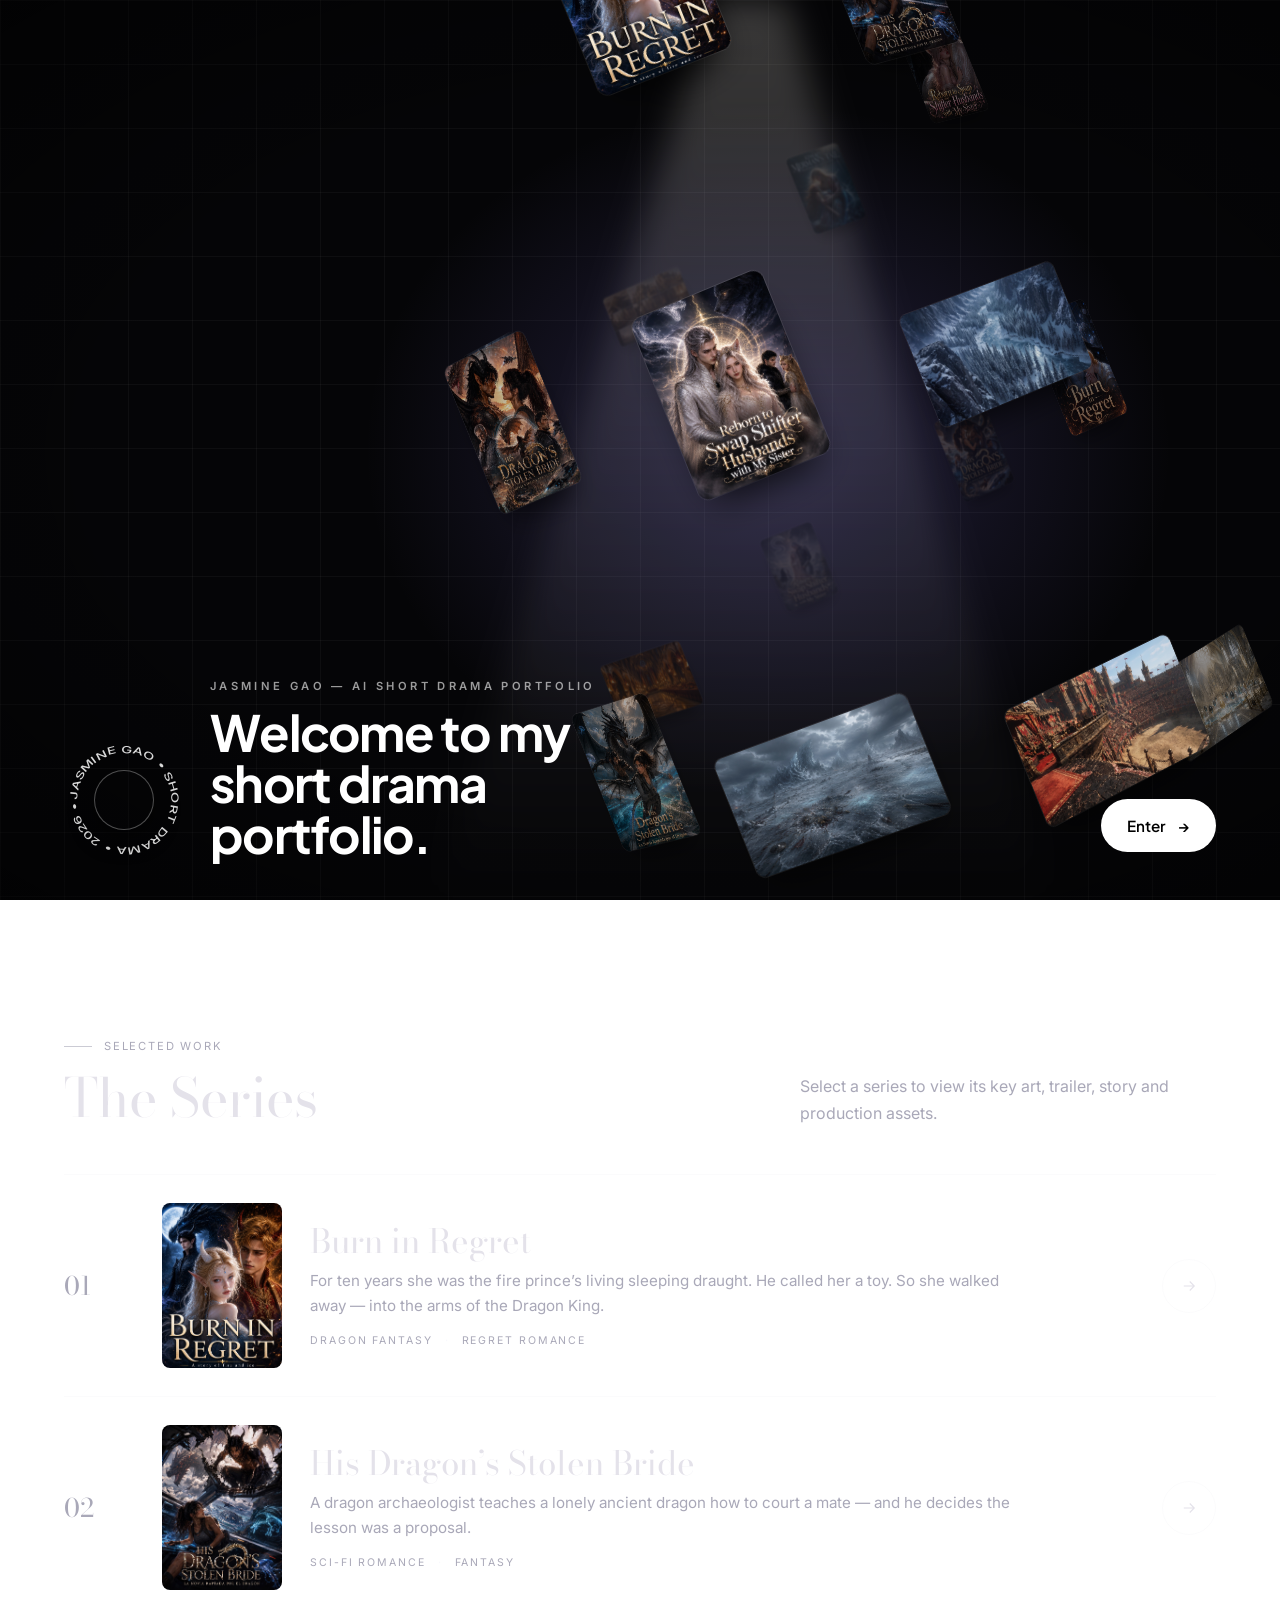
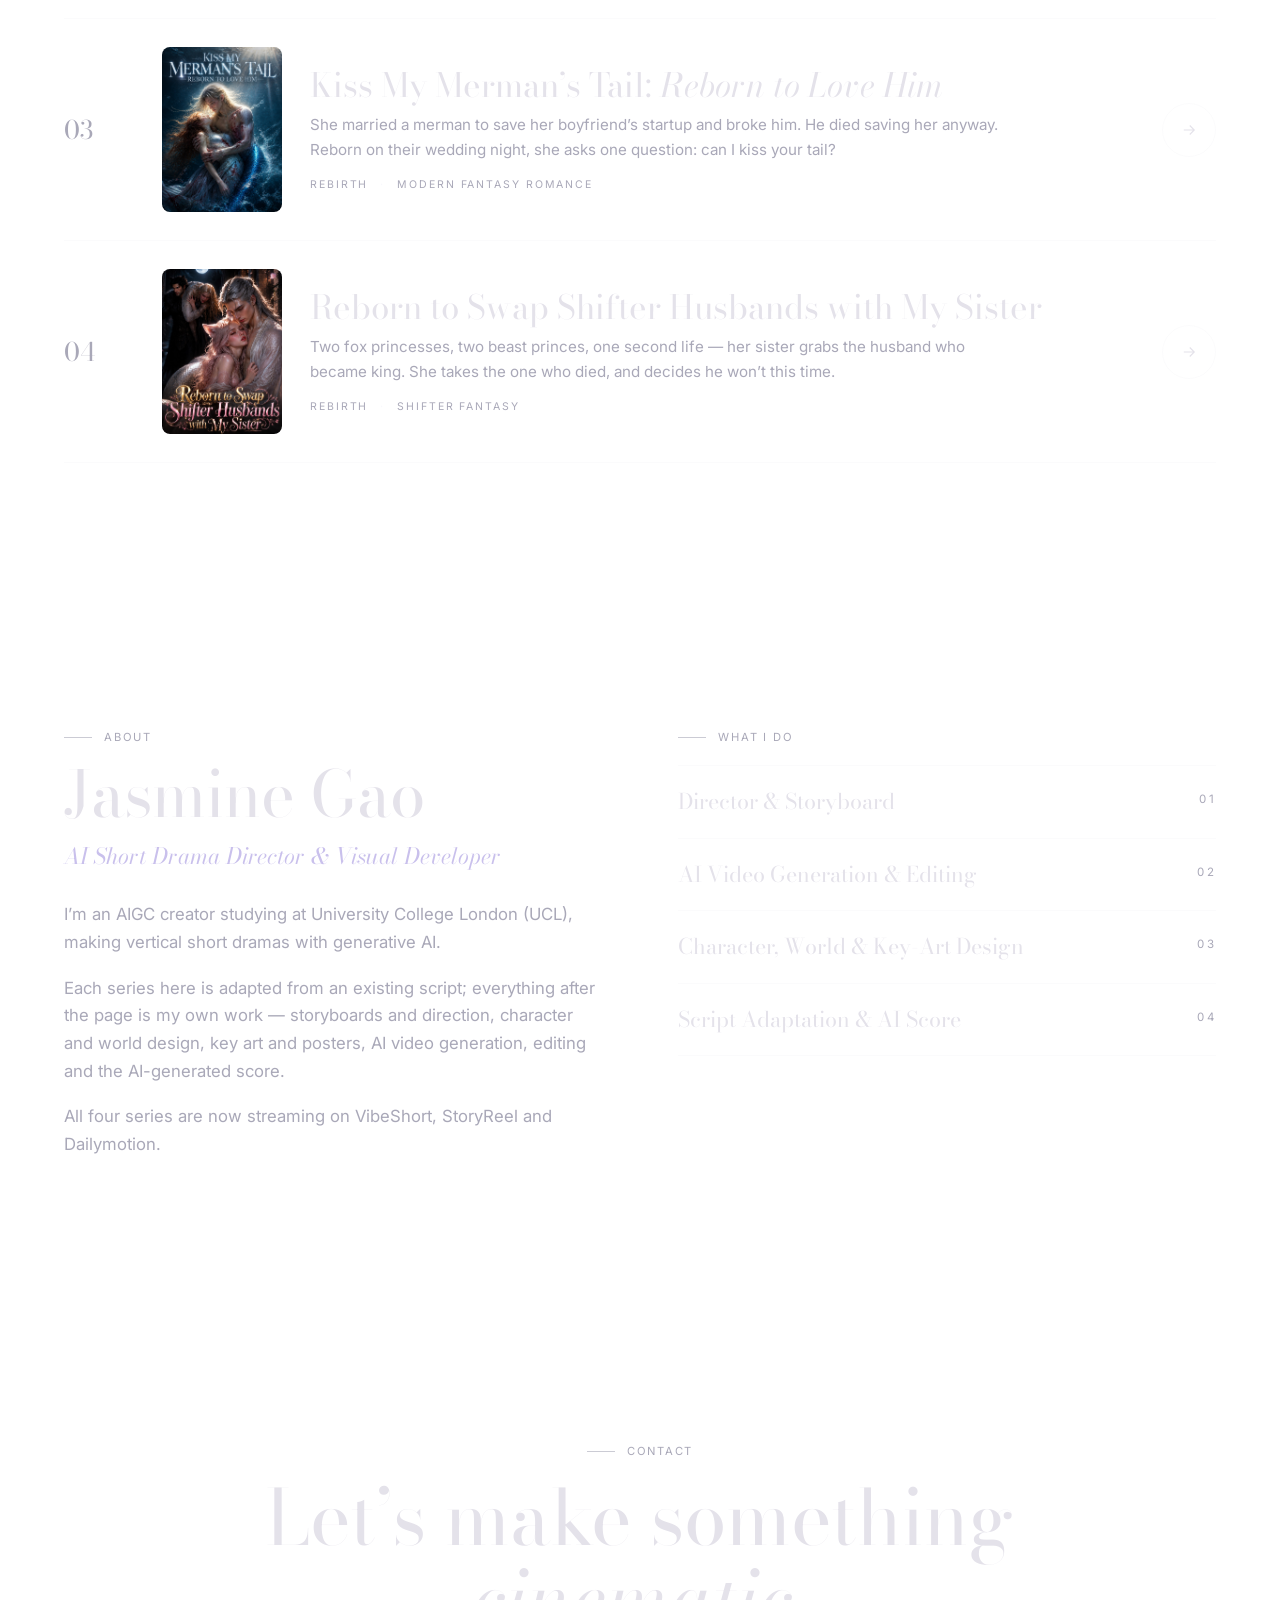
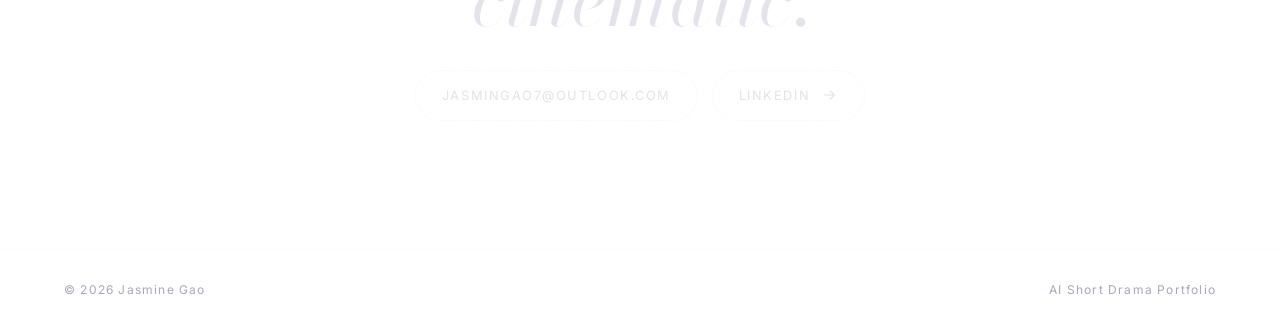
==== index.html @ f814f5db "AI short drama portfolio site Co-Authored-By: Claude Opus 5.5 <noreply@anthropic.com>" ====
<!doctype html>
<html lang="en">
<head>
<meta charset="utf-8">
<meta name="viewport" content="width=device-width, initial-scale=1">
<link rel="preconnect" href="https://fonts.googleapis.com">
<link rel="stylesheet" href="https://fonts.googleapis.com/css2?family=Bodoni+Moda:ital,wght@0,400;0,500;1,400&family=Cormorant+Garamond:ital,wght@0,300;0,400;0,500;1,300;1,400&family=Inter:wght@300;400;500&family=Montserrat:wght@400;500&family=Plus+Jakarta+Sans:wght@300;400;600;700;800&display=swap">
<link rel="stylesheet" href="assets/site.css?v=1023g">
<title>Short Drama Portfolio</title>
<meta name="description" content="AI short drama portfolio — four vertical series: key art, trailers, character and world design.">
</head>
<body class="page-home">
<div class="atmosphere" aria-hidden="true">
  <div class="aurora"></div>
  <div class="beams"><i></i><i></i><i></i></div>
  <div class="sheen"></div>
  <svg class="caustics" preserveAspectRatio="xMidYMid slice" viewBox="0 0 1000 300">
    <filter id="caustic-f" x="0" y="0" width="100%" height="100%">
      <feTurbulence type="fractalNoise" baseFrequency="0.006 0.018" numOctaves="2" seed="7" result="n">
        <animate attributeName="baseFrequency" dur="24s" values="0.006 0.018;0.008 0.015;0.006 0.018" repeatCount="indefinite"/>
      </feTurbulence>
      <feColorMatrix type="matrix" values="0 0 0 0 0.86  0 0 0 0 0.92  0 0 0 0 1  0 0 0 1 0"/>
      <feComponentTransfer><feFuncA type="table" tableValues="0 0 0 0 0 0.1 1 0.1 0 0 0 0 0"/></feComponentTransfer>
      <feGaussianBlur stdDeviation="0.6"/>
    </filter>
    <rect width="1000" height="300" filter="url(#caustic-f)"/>
  </svg>
  <canvas id="bubbles"></canvas>
  <div class="butterflies" id="butterflies"></div>
  <div class="vignette"></div>
</div>
<div class="grain"></div>
<nav class="nav">
  <a class="brand shimmer-text" href="index.html" data-name></a>
  <ul><li><a href="index.html#series">Work</a></li><li><a href="index.html#about">About</a></li><li><a href="index.html#contact">Contact</a></li></ul>
</nav>
<header class="orbit" id="orbit" aria-label="Featured series">
  <div class="orbit-bg"></div>
  <div class="orbit-word" aria-hidden="true"><span>Short Drama</span><span>Portfolio</span></div>
  <div class="orbit-beam" aria-hidden="true"><div class="beam-wrap"><div class="beam"></div></div><canvas class="beam-dust"></canvas></div>
  <div class="orbit-intro">
    <button class="o-back" id="orbit-back" aria-label="Back to the opening"><span>&larr;</span><em>Opening</em></button>
    <div class="o-name">Jasmine Gao</div>
    <p class="o-welcome">Welcome to my short drama portfolio.</p>
  </div>
  <div class="orbit-stage" id="orbit-stage" tabindex="0" aria-label="Series carousel. Drag, scroll or use arrow keys."></div>
  <div class="orbit-pedestal"><div class="pedestal-disc"></div>
    <a class="pedestal-label" id="orbit-label" href="#"></a>
  </div>
  <div class="orbit-foot">
    <div class="o-hint">Drag to explore</div>
    <div class="o-ctrl"><button id="orbit-prev" aria-label="Previous series">&larr;</button><span id="orbit-count">01 / 04</span><button id="orbit-next" aria-label="Next series">&rarr;</button></div>
  </div>
</header>
<div class="orbit spiral sp-intro" id="sp-intro" aria-label="Opening">
  <div class="sp-bg"></div>
  <div class="orbit-beam" aria-hidden="true"><div class="beam-wrap"><div class="beam"></div></div><canvas class="beam-dust"></canvas></div>
  <div class="sp-stage" id="sp-stage"></div>
  <div class="sp-tip" id="sp-tip"></div>
  <button class="sp-enter" id="sp-enter">Enter <span>&rarr;</span></button>
  <div class="sp-corner">
    <a class="sp-badge" href="#series" aria-label="Jump to all series">
      <svg viewBox="0 0 120 120" aria-hidden="true"><defs><path id="sp-ring" d="M60,60 m-47,0 a47,47 0 1,1 94,0 a47,47 0 1,1 -94,0"/></defs>
        <text><textPath href="#sp-ring" textLength="292" lengthAdjust="spacingAndGlyphs">JASMINE GAO • SHORT DRAMA • 2026 • </textPath></text></svg>
      <span class="sp-badge-img" id="sp-badge-img"></span>
    </a>
    <div class="sp-title">
      <div class="sp-kicker">Jasmine Gao — AI Short Drama Portfolio</div>
      <h1 class="sp-h1">Welcome to my short drama portfolio.</h1>
    </div>
  </div>
</div>
<header class="hero">
  <div class="tracker-layer" aria-hidden="true"><div class="tracker" id="tracker"></div></div>
  <div class="hero-scene" aria-hidden="true">
    <div class="cinema" aria-hidden="true"><div class="screen"></div><div class="seats"></div></div>
    <div class="projector"><div class="beam-wrap"><div class="beam"></div></div><canvas class="beam-dust"></canvas></div>
    <div class="beam-hit"></div>
    <div class="aura"><i></i><i></i><i></i></div>
    <div class="geo" aria-hidden="true">
      <i class="pg semi"></i><i class="pg bar k1"></i><i class="pg bar k2"></i><i class="pg bar k3"></i><i class="pg slant"></i><i class="pg slab"></i><span class="pg-vtext">Short Drama Portfolio — 2026</span>
    </div>
    <div class="cross" style="left:6%;top:24%"></div><div class="cross" style="left:50%;top:14%"></div>
    <div class="cross" style="left:94%;top:24%"></div><div class="cross" style="left:6%;top:86%"></div>
    <div class="cross" style="left:50%;top:86%"></div><div class="cross" style="left:94%;top:86%"></div>
    <div class="hud hud-br">51.5072° N · 0.1276° W<br>Signal <span class="blink">●</span> Live</div>
  </div>
  <div>
    <div class="credit intro" style="--i:0">
      <span class="credit-rule"></span>
      <div><div class="hero-name shimmer-text" data-name></div><div class="credit-sub">AI Short Drama Portfolio</div></div>
    </div>
    <h1 class="cine-title"><span class="t-line">Welcome to my</span><span class="t-line t-italic">short drama</span><span class="t-line">portfolio.</span></h1>
    <p class="lede intro" style="--i:6">Four vertical series written, designed, generated and edited with AI — from first storyboard to final trailer.</p>
    <div class="meta intro" style="--i:7"><span class="chip">4 Series</span><span class="chip">Trailers</span><span class="chip">Character &amp; World Design</span><span class="chip">Original Score</span></div>
    <p class="stream-note intro" style="--i:8" id="stream-note"></p>
  </div>
  <div class="fan intro intro-fan" style="--i:3" id="fan"></div>
</header>

<section id="series">
  <div class="section-head reveal">
    <div><div class="eyebrow">Selected Work</div><h2>The Series</h2></div>
    <p>Select a series to view its key art, trailer, story and production assets.</p>
  </div>
  <div class="work-list" id="work"></div>
</section>

<section id="about">
  <div class="about">
    <div class="reveal">
      <div class="eyebrow">About</div>
      <h2 class="title shimmer-text" data-name></h2>
      <p id="role" style="font-family:var(--serif);font-style:italic;font-size:1.4rem;color:#c9c0ec;margin:10px 0 26px"></p>
      <div id="about-text"></div>
    </div>
    <div class="reveal">
      <div class="eyebrow" style="margin-bottom:18px">What I Do</div>
      <ul class="role-list" id="roles"></ul>
    </div>
  </div>
</section>

<section id="contact" class="contact">
  <div class="reveal">
    <div class="eyebrow">Contact</div>
    <h2>Let’s make something<br><em>cinematic</em>.</h2>
    <div class="links" id="contact-links"></div>
  </div>
</section>
<footer><span>© <span data-year></span> <span data-name></span></span><span>AI Short Drama Portfolio</span></footer>
<script src="assets/data.js?v=1023g"></script>
<script src="assets/site.js?v=1023g"></script>
</body>
</html>
---- assets/site.css ----
:root {
  --ink: #04060e;
  --ink-2: #0a1024;
  --ink-3: #121a36;
  --ice: #8fc4f0;
  --violet: #7d6bb8;
  --violet-soft: rgba(125, 107, 184, 0.28);
  --pearl: #e4e2ea;
  --pearl-dim: #a9a8b8;
  --pearl-faint: rgba(228, 226, 234, 0.12);
  --line: rgba(228, 226, 234, 0.14);
  --accent: #a9b8e8;
  --serif: "Cormorant Garamond", "Times New Roman", serif;
  --sans: "Inter", -apple-system, "Helvetica Neue", sans-serif;
  --gutter: clamp(16px, 5vw, 72px);
}

* { box-sizing: border-box; }
html { scroll-behavior: smooth; }
body {
  margin: 0;
  background: var(--ink);
  color: var(--pearl);
  font-family: var(--sans);
  font-size: 16px;
  line-height: 1.65;
  -webkit-font-smoothing: antialiased;
  overflow-x: hidden;
}
img, video { display: block; max-width: 100%; }
a { color: inherit; text-decoration: none; }
button { font: inherit; color: inherit; background: none; border: 0; cursor: pointer; }

/* ---------- atmosphere: black / per-series gradient base ---------- */
:root { --bg-a: #030307; --bg-b: #07070f; --glow-a: rgba(176, 160, 228, 0.22); --glow-b: rgba(143, 196, 240, 0.12); }
body {
  background:
    radial-gradient(70% 55% at 75% 8%, var(--glow-a), transparent 70%),
    radial-gradient(60% 50% at 10% 95%, var(--glow-b), transparent 70%),
    linear-gradient(180deg, var(--bg-b) 0%, var(--bg-a) 100%) fixed;
  background-attachment: fixed;
}
/* series palettes for project pages (kept dark so posters and video stay the hero) */
/* series pages: each series has its own clearly visible gradient (top half in colour, fading to dark) */
body.page-project {
  background:
    radial-gradient(70% 50% at 78% 4%, var(--t-glow), transparent 70%),
    radial-gradient(55% 45% at 6% 30%, var(--t-glow2), transparent 70%),
    linear-gradient(180deg, var(--t1) 0%, var(--t2) 34%, var(--t3) 68%, #030305 100%) fixed;
}
/* Dragon: misty silver grey-blue */
.theme-dragon { --t1: #5d6878; --t2: #363e4b; --t3: #15181e; --t-glow: rgba(214, 222, 236, 0.38); --t-glow2: rgba(160, 178, 202, 0.22); --glow-a: rgba(214, 222, 236, 0.26); --glow-b: rgba(160, 178, 202, 0.16); }
/* Merman: teal / aqua green */
.theme-merman { --t1: #0d6b6e; --t2: #08403f; --t3: #041a1c; --t-glow: rgba(90, 230, 205, 0.4); --t-glow2: rgba(60, 190, 200, 0.22); --glow-a: rgba(90, 230, 205, 0.28); --glow-b: rgba(60, 190, 200, 0.18); }
/* Reborn: pink-lilac */
.theme-reborn { --t1: #8a4f93; --t2: #4f2c62; --t3: #1d1028; --t-glow: rgba(255, 175, 230, 0.45); --t-glow2: rgba(200, 150, 255, 0.28); --glow-a: rgba(255, 175, 230, 0.3); --glow-b: rgba(200, 150, 255, 0.2); }
/* Burn in Regret: fire & ice — moonlit ice-silver top-left, amber ember glow top-right, melting into near black */
.theme-burn { --t1: #1d2433; --t2: #13151d; --t3: #08080b; --t-glow: rgba(240, 178, 96, 0.36); --t-glow2: rgba(150, 196, 245, 0.42); --glow-a: rgba(240, 178, 96, 0.22); --glow-b: rgba(150, 196, 245, 0.22); }
body.page-project.theme-burn {
  background:
    radial-gradient(55% 48% at 4% 0%, rgba(160, 205, 250, 0.42), transparent 70%),
    radial-gradient(55% 48% at 98% 4%, rgba(240, 175, 90, 0.38), transparent 70%),
    radial-gradient(40% 30% at 60% 0%, rgba(255, 220, 170, 0.10), transparent 70%),
    linear-gradient(180deg, #1d2433 0%, #13151d 36%, #08080b 70%, #030304 100%) fixed;
}
.atmosphere { position: fixed; inset: 0; z-index: -1; pointer-events: none; overflow: hidden; }
.aurora, .vignette, .beams, .caustics, .butterflies, .sheen { position: absolute; pointer-events: none; }
.aurora { inset: auto -10vw -30vh -10vw; height: 60vh; filter: blur(90px); opacity: 0.25; mix-blend-mode: screen;
  background: radial-gradient(50% 60% at 30% 50%, var(--glow-b), transparent 70%), radial-gradient(40% 50% at 75% 60%, var(--glow-a), transparent 70%); }
.vignette { inset: 0; background: radial-gradient(120% 100% at 50% 40%, transparent 50%, rgba(0, 0, 0, 0.8) 100%); }

/* diagonal light beams sweeping slowly */
.beams { inset: -20%; mix-blend-mode: screen; }
.beams i {
  position: absolute; top: 0; bottom: 0; width: 16vw; left: 30%;
  background: linear-gradient(90deg, transparent, rgba(220, 215, 255, 0.10) 40%, rgba(255, 255, 255, 0.16) 50%, rgba(200, 225, 255, 0.10) 60%, transparent);
  filter: blur(26px); transform: rotate(24deg); animation: beam 22s ease-in-out infinite;
}
.beams i:nth-child(2) { left: 58%; width: 7vw; animation-duration: 30s; animation-delay: -12s; opacity: 0.7; }
.beams i:nth-child(3) { left: 12%; width: 4vw; animation-duration: 26s; animation-delay: -6s; opacity: 0.5; }
@keyframes beam { 0%, 100% { transform: translateX(-8vw) rotate(24deg); opacity: 0.25; } 50% { transform: translateX(10vw) rotate(20deg); opacity: 1; } }

/* water caustics shimmering at the bottom */
.caustics { left: -5%; right: -5%; bottom: -4vh; height: 38vh; width: 110%; opacity: 0.32; mix-blend-mode: screen;
  -webkit-mask: radial-gradient(70% 90% at 50% 100%, #000 30%, transparent 75%); mask: radial-gradient(70% 90% at 50% 100%, #000 30%, transparent 75%); }

.page-project .beams { opacity: 0.6; }
#bubbles { position: absolute; inset: 0; width: 100%; height: 100%; }
.grain {
  position: fixed; inset: 0; z-index: 50; pointer-events: none; opacity: 0.05;
  background-image: url("data:image/svg+xml,%3Csvg xmlns='http://www.w3.org/2000/svg' width='160' height='160'%3E%3Cfilter id='n'%3E%3CfeTurbulence type='fractalNoise' baseFrequency='.9' numOctaves='2'/%3E%3C/filter%3E%3Crect width='100%25' height='100%25' filter='url(%23n)'/%3E%3C/svg%3E");
}

/* ---------- nav ---------- */
.nav {
  position: fixed; top: 0; left: 0; right: 0; z-index: 40;
  display: flex; justify-content: space-between; align-items: center;
  padding: 20px var(--gutter);
  background: linear-gradient(to bottom, rgba(7, 11, 24, 0.85), rgba(7, 11, 24, 0));
}
.nav .brand { font-family: var(--serif); font-size: 1.7rem; font-weight: 500; letter-spacing: 0.01em; line-height: 1; }
.nav ul { display: flex; gap: clamp(16px, 3vw, 36px); list-style: none; margin: 0; padding: 0; }
.nav ul a {
  font-size: 0.72rem; letter-spacing: 0.22em; text-transform: uppercase; color: var(--pearl-dim);
  transition: color 0.3s;
}
.nav ul a:hover { color: var(--pearl); }

.eyebrow {
  font-size: 0.7rem; letter-spacing: 0.32em; text-transform: uppercase; color: var(--pearl-dim);
  display: inline-flex; align-items: center; gap: 12px;
}
.eyebrow::before { content: ""; width: 28px; height: 1px; background: currentColor; opacity: 0.6; }

/* ---------- home hero ---------- */
.hero {
  min-height: 100vh; min-height: 100svh;
  display: grid; grid-template-columns: minmax(0, 1fr) minmax(0, 1.15fr); align-items: center;
  gap: 32px; padding: 110px var(--gutter) 60px;
}
.hero h1 {
  font-family: var(--serif); font-weight: 400;
  font-size: clamp(2.6rem, 6vw, 5.4rem); line-height: 1.02; letter-spacing: -0.01em;
  margin: 6px 0 24px;
}
/* title: three equal lines in Bodoni Moda; only "short drama" is italic; liquid chrome finish */
.cine-title { display: flex; flex-direction: column; align-items: flex-start; margin: 10px 0 30px !important; }
.cine-title .t-line {
  font-family: "Bodoni Moda", "Didot", serif; font-weight: 400; font-style: normal;
  font-size: clamp(2.6rem, 5.3vw, 5.4rem); line-height: 1.04; letter-spacing: -0.012em; white-space: nowrap;
  filter: drop-shadow(0 2px 1px rgba(0, 0, 0, 0.4)) drop-shadow(0 0 20px rgba(190, 205, 240, 0.18));
}
.cine-title .t-italic { font-style: italic; }
.hero p.lede { max-width: 30rem; color: var(--pearl-dim); font-size: 1.02rem; margin: 0 0 34px; }
.hero .meta { display: flex; flex-wrap: wrap; gap: 8px; }
.chip {
  font-size: 0.7rem; letter-spacing: 0.12em; text-transform: uppercase;
  padding: 7px 14px; border: 1px solid var(--line); border-radius: 999px; color: var(--pearl-dim);
  background: rgba(255, 255, 255, 0.02); backdrop-filter: blur(6px);
}

/* poster fan */
/* arc of four posters: each fully readable, only the edges overlap slightly */
.fan { position: relative; height: min(72vh, 640px); perspective: 1600px; --cw: clamp(130px, 13vw, 190px); }
.fan-card {
  position: absolute; left: 50%; top: 50%;
  width: var(--cw); aspect-ratio: 8 / 11;
  --x: calc(var(--n, 0) * var(--cw) * 0.98);
  transform-origin: 50% 120%;
  transform: translate(-50%, -50%) rotate(var(--r)) translateX(var(--x)) translateY(var(--y, 0px)) scale(var(--sc, 1));
  transition: transform 0.7s cubic-bezier(0.2, 0.8, 0.2, 1), box-shadow 0.5s, filter 0.5s;
  border-radius: 14px; overflow: hidden;
  box-shadow: 0 30px 60px -20px rgba(0, 0, 0, 0.8), 0 0 0 1px rgba(255, 255, 255, 0.08);
  animation: float 7s ease-in-out infinite; animation-delay: var(--d);
}
.fan-card img { width: 100%; height: 100%; object-fit: cover; transition: transform 0.7s; }
.fan-card .tag {
  position: absolute; left: 0; right: 0; bottom: 0; padding: 40px 14px 12px;
  background: linear-gradient(transparent, rgba(7, 11, 24, 0.92));
  font-size: 0.68rem; letter-spacing: 0.14em; text-transform: uppercase;
  display: flex; justify-content: space-between; gap: 8px;
  opacity: 0; transform: translateY(8px); transition: 0.4s;
}
.fan-card .tag span:last-child { color: var(--pearl-dim); }
.fan-card.featured { box-shadow: 0 34px 70px -18px rgba(0, 0, 0, 0.9), 0 0 0 1px rgba(255, 255, 255, 0.22), 0 0 50px -6px rgba(169, 184, 232, 0.55); }
.fan-card.featured::after {
  content: "Featured"; position: absolute; left: 10px; top: 10px; padding: 4px 9px; border-radius: 999px;
  font-family: var(--mono); font-size: 0.55rem; letter-spacing: 0.18em; text-transform: uppercase; color: var(--ink);
  background: rgba(236, 234, 248, 0.92); box-shadow: 0 4px 14px rgba(0, 0, 0, 0.4);
}
.fan:hover .fan-card { filter: brightness(0.55) saturate(0.8); }
.fan .fan-card:hover, .fan .fan-card:focus-visible {
  filter: none; z-index: 10; outline: none;
  transform: translate(-50%, -50%) rotate(calc(var(--r) * 0.4)) translateX(var(--x)) translateY(-46px) scale(calc(var(--sc, 1) * 1.1));
  box-shadow: 0 40px 80px -20px rgba(0, 0, 0, 0.9), 0 0 60px -10px var(--glow, var(--violet));
}
.fan .fan-card:hover .tag, .fan .fan-card:focus-visible .tag { opacity: 1; transform: none; }
.fan .fan-card:hover img { transform: scale(1.04); }
@keyframes float { 50% { margin-top: -10px; } }
.fan-hint {
  position: absolute; bottom: 0; left: 50%; transform: translateX(-50%);
  font-size: 0.66rem; letter-spacing: 0.3em; text-transform: uppercase; color: var(--pearl-dim); white-space: nowrap;
}



/* ---------- home hero scene: soft aura + thin HUD annotations ---------- */
.hero { position: relative; isolation: isolate; overflow: hidden; }
.hero > *:not(.hero-scene) { position: relative; z-index: 1; }
.hero-scene { position: absolute; inset: 0; z-index: 0; pointer-events: none; overflow: hidden; }
.hero > .tracker-layer { position: absolute; inset: 0; z-index: 2; pointer-events: none; }
/* blurred luminous form, like light behind frosted glass */
.aura { position: absolute; right: -4%; top: -4%; width: min(60vmin, 620px); aspect-ratio: 1; filter: blur(70px); mix-blend-mode: screen; opacity: 0.85; animation: fade-in 3s ease 0.2s both; }
@keyframes fade-in { from { opacity: 0; } }
.aura i { position: absolute; inset: 0; border-radius: 42% 58% 63% 37% / 45% 40% 60% 55%; animation: morph 18s ease-in-out infinite alternate; }
.aura i:nth-child(1) { background: radial-gradient(circle at 45% 50%, rgba(255, 255, 255, 0.75), rgba(150, 230, 255, 0.45) 35%, rgba(90, 110, 255, 0.25) 55%, transparent 72%); }
.aura i:nth-child(2) { inset: 12% -8% -6% 18%; background: radial-gradient(circle, rgba(80, 230, 230, 0.45), transparent 65%); animation-duration: 23s; animation-direction: alternate-reverse; }
.aura i:nth-child(3) { inset: -10% 30% 35% -12%; background: radial-gradient(circle, rgba(120, 120, 255, 0.4), transparent 65%); animation-duration: 27s; }
@keyframes morph {
  0% { border-radius: 42% 58% 63% 37% / 45% 40% 60% 55%; transform: rotate(0deg) scale(1); }
  50% { border-radius: 60% 40% 35% 65% / 55% 62% 38% 45%; transform: rotate(40deg) scale(1.08); }
  100% { border-radius: 38% 62% 52% 48% / 62% 38% 62% 38%; transform: rotate(-20deg) scale(0.95); }
}
.tracker { position: absolute; right: 2%; top: 7%; width: min(34vmin, 360px); height: min(36vmin, 380px); z-index: 2; animation: fade-in 2s ease 1.6s both; }
.trk-arc { position: absolute; inset: 0; width: 100%; height: 100%; overflow: visible; animation: orbit-slow 40s linear infinite; }
.trk-arc path { fill: none; stroke: rgba(255, 255, 255, 0.6); stroke-width: 0.35; stroke-dasharray: 1.4 1.4; vector-effect: non-scaling-stroke; }
@keyframes orbit-slow { to { transform: rotate(360deg); } }
.trk { position: absolute; left: 0; top: 0; will-change: transform; }
.trk-box { position: absolute; left: 0; top: 0; border: 1px solid rgba(255, 200, 225, 0.75); }
.trk-dot { position: absolute; width: 6px; height: 6px; margin: -3px; background: #6cff9d; box-shadow: 0 0 8px #6cff9d; }
.trk-lbl.flip { left: auto; right: 10px; }
.trk-lbl { position: absolute; left: 10px; top: -22px; white-space: nowrap; font-family: var(--mono); font-size: 11px; color: rgba(255, 255, 255, 0.85); text-shadow: 0 0 6px rgba(0, 0, 0, 0.8); }
.cross { position: absolute; width: 18px; height: 18px; margin: -9px; opacity: 0.5; animation: fade-in 2s ease 1.4s both; }
.cross::before, .cross::after { content: ""; position: absolute; background: rgba(236, 234, 248, 0.8); }
.cross::before { left: 50%; top: 0; bottom: 0; width: 1px; } .cross::after { top: 50%; left: 0; right: 0; height: 1px; }
.hud { position: absolute; font-family: var(--mono); font-size: 0.6rem; letter-spacing: 0.18em; color: rgba(236, 234, 248, 0.5); text-transform: uppercase; line-height: 1.8; }
.hud-tl { left: var(--gutter); bottom: 28px; } .hud-br { right: var(--gutter); bottom: 28px; text-align: right; }
.hud .blink { animation: blink 1.6s steps(2, start) infinite; color: rgba(143, 196, 240, 0.9); }
@keyframes blink { to { visibility: hidden; } }
@media (max-width: 760px) { .hud-br, .tracker { display: none; } .aura { width: 90vmin; right: -20vmin; top: 40%; } .hud-tl { display: none; } }

/* ---------- frosted glass UI ---------- */
:root { --mono: "SF Mono", ui-monospace, Menlo, monospace; }
.eyebrow, .chip, .counter, .tt-hud, .tt-hint, .hs-tag, .lb-cap small, .tt-role, .tt-outfit small, .roles-grid small, .back, .nav ul a, .time {
  font-family: var(--mono) !important; letter-spacing: 0.16em;
}
.panel, .tt-stage, .roles-grid div, .visual-note, .chip, .btn, .tt-roster button, .car-btn, .play {
  background: linear-gradient(150deg, rgba(255, 255, 255, 0.07), rgba(255, 255, 255, 0.015)) !important;
  -webkit-backdrop-filter: blur(18px) saturate(150%); backdrop-filter: blur(18px) saturate(150%);
  border: 1px solid rgba(255, 255, 255, 0.12);
}
.btn:hover, .play:hover, .car-btn:hover, .track.playing .play { background: var(--pearl) !important; }
/* iridescent hairline edge on the big glass panels */
.panel, .tt-stage { position: relative; }
.panel::before, .tt-stage::after {
  content: ""; position: absolute; inset: 0; border-radius: inherit; padding: 1px; pointer-events: none; z-index: 3;
  background: linear-gradient(130deg, rgba(255, 190, 240, 0.55), rgba(143, 196, 240, 0.5) 35%, rgba(255, 255, 255, 0.05) 60%, rgba(200, 180, 255, 0.5));
  -webkit-mask: linear-gradient(#000 0 0) content-box, linear-gradient(#000 0 0); -webkit-mask-composite: xor;
  mask: linear-gradient(#000 0 0) content-box exclude, linear-gradient(#000 0 0);
}
.tt-stage { background: radial-gradient(120% 80% at 50% 0%, rgba(40, 46, 90, 0.55) 0%, rgba(8, 10, 22, 0.6) 60%, rgba(3, 3, 7, 0.7) 100%) !important; }
.grain { opacity: 0.08 !important; mix-blend-mode: overlay; }
/* ---------- flowing gradient name ---------- */
.shimmer-text {
  background: linear-gradient(100deg, #a99bd8 0%, #e9e6f2 22%, #9cc0ea 44%, #d7cff3 62%, #8f84c9 80%, #a99bd8 100%);
  background-size: 300% 100%;
  -webkit-background-clip: text; background-clip: text; color: transparent; -webkit-text-fill-color: transparent;
  animation: flow 9s linear infinite;
}
@keyframes flow { to { background-position: -300% 0; } }
/* the name: wide-tracked uppercase sans, like a director credit on a film poster — contrasts with the Bodoni title */
.credit { display: flex; align-items: flex-start; gap: 16px; margin: 0 0 22px; }
.credit-rule { width: 38px; height: 1px; margin-top: calc(clamp(1rem, 1.45vw, 1.3rem) * 0.62); background: linear-gradient(90deg, rgba(236, 234, 248, 0.1), rgba(236, 234, 248, 0.8)); flex-shrink: 0; }
.hero-name {
  font-family: "Montserrat", "Inter", sans-serif; font-weight: 500; text-transform: uppercase;
  font-size: clamp(1rem, 1.45vw, 1.3rem); letter-spacing: 0.46em; line-height: 1.2; margin-right: -0.46em;
}
.credit-sub { margin-top: 8px; font-family: var(--mono); font-size: 0.62rem; letter-spacing: 0.32em; text-transform: uppercase; color: var(--pearl-dim); }
.about .shimmer-text { font-size: clamp(2.6rem, 5vw, 4.2rem); font-weight: 500; }

/* ---------- cinematic entrance ---------- */
.intro { opacity: 0; animation: intro-in 1.2s cubic-bezier(0.2, 0.8, 0.2, 1) forwards; animation-delay: calc(0.25s + var(--i, 0) * 0.18s); }
.intro-fan { animation-duration: 1.6s; }
@keyframes intro-in {
  from { opacity: 0; transform: translateY(26px); filter: blur(14px); }
  to { opacity: 1; transform: none; filter: blur(0); }
}
.cine-title .w {
  display: inline-block; opacity: 0; transform: translateY(0.45em); filter: blur(12px);
  animation: word-in 1.1s cubic-bezier(0.2, 0.8, 0.2, 1) forwards; animation-delay: calc(0.9s + var(--w) * 0.13s);
}
@keyframes word-in { to { opacity: 1; transform: none; filter: blur(0); } }
@keyframes sheen { 0%, 100% { background-position: 0% 0; } 50% { background-position: 100% 0; } }
.fan .fan-card { animation-delay: calc(var(--d) + 1.4s); }

/* ---------- sections ---------- */
section { padding: clamp(70px, 10vw, 130px) var(--gutter); position: relative; }
.section-head { display: flex; justify-content: space-between; align-items: end; gap: 24px; margin-bottom: 48px; flex-wrap: wrap; }
.section-head h2, h2.title {
  font-family: var(--serif); font-weight: 400; font-size: clamp(2rem, 4.2vw, 3.4rem);
  line-height: 1.05; margin: 14px 0 0;
}
.section-head p { max-width: 26rem; color: var(--pearl-dim); margin: 0; }

/* work list */
.work-list { border-top: 1px solid var(--line); }
.work-row {
  display: grid; grid-template-columns: 70px 120px minmax(0, 1fr) auto; gap: 28px; align-items: center;
  padding: 28px 0; border-bottom: 1px solid var(--line); position: relative;
  transition: padding 0.4s;
}
.work-row::before {
  content: ""; position: absolute; inset: 0; z-index: -1; opacity: 0; transition: opacity 0.4s;
  background: linear-gradient(90deg, rgba(125, 107, 184, 0.14), transparent 70%);
}
.work-row:hover::before { opacity: 1; }
.work-row:hover { padding-left: 14px; }
.work-row .no { font-family: var(--serif); font-size: 1.6rem; color: var(--pearl-dim); }
.work-row img { width: 120px; aspect-ratio: 8 / 11; object-fit: cover; border-radius: 8px; }
.work-row h3 { font-family: var(--serif); font-weight: 400; font-size: clamp(1.4rem, 2.6vw, 2.1rem); line-height: 1.15; margin: 0 0 8px; }
.work-row p { margin: 0; color: var(--pearl-dim); max-width: 44rem; font-size: 0.95rem; }
.work-row .genres { display: flex; gap: 8px; margin-top: 14px; flex-wrap: wrap; }
.arrow {
  width: 54px; height: 54px; border-radius: 50%; border: 1px solid var(--line);
  display: grid; place-items: center; transition: 0.4s; flex-shrink: 0;
}
.work-row:hover .arrow { background: var(--pearl); color: var(--ink); transform: rotate(-45deg); }

/* about */
.about { display: grid; grid-template-columns: minmax(0, 1fr) minmax(0, 1fr); gap: clamp(32px, 6vw, 90px); }
.about p { color: var(--pearl-dim); font-size: 1.05rem; margin: 0 0 18px; }
.role-list { list-style: none; padding: 0; margin: 0; border-top: 1px solid var(--line); }
.role-list li {
  display: flex; justify-content: space-between; gap: 16px; padding: 18px 0; border-bottom: 1px solid var(--line);
  font-family: var(--serif); font-size: 1.35rem;
}
.role-list li span { font-family: var(--sans); font-size: 0.72rem; letter-spacing: 0.2em; color: var(--pearl-dim); padding-top: 6px; }

/* contact */
.contact { text-align: center; }
.contact h2 { font-family: var(--serif); font-weight: 400; font-size: clamp(2.2rem, 6vw, 4.8rem); margin: 18px 0 30px; line-height: 1.05; }
.contact .links { display: flex; justify-content: center; gap: 14px; flex-wrap: wrap; }
.btn {
  display: inline-flex; align-items: center; gap: 10px; padding: 14px 26px; border-radius: 999px;
  border: 1px solid var(--line); font-size: 0.8rem; letter-spacing: 0.12em; text-transform: uppercase;
  transition: 0.35s; background: rgba(255, 255, 255, 0.03); backdrop-filter: blur(6px);
}
.btn:hover { background: var(--pearl); color: var(--ink); border-color: var(--pearl); }
footer {
  padding: 30px var(--gutter); border-top: 1px solid var(--line); color: var(--pearl-dim);
  font-size: 0.75rem; letter-spacing: 0.1em; display: flex; justify-content: space-between; gap: 16px; flex-wrap: wrap;
}

/* ---------- project page ---------- */
.p-hero { padding-top: 130px; padding-bottom: 40px; }
.back { width: fit-content; font-size: 0.72rem; letter-spacing: 0.22em; text-transform: uppercase; color: var(--pearl-dim); display: flex; gap: 10px; margin-bottom: 40px; transition: color 0.3s; }
.back:hover { color: var(--pearl); }
.p-hero h1 {
  font-family: var(--serif); font-weight: 400; font-size: clamp(2.4rem, 6.4vw, 5.8rem);
  line-height: 1; letter-spacing: -0.01em; margin: 18px 0 10px; max-width: 16ch;
}
.p-hero .alt { font-family: var(--serif); font-style: italic; font-size: clamp(1.2rem, 2.4vw, 1.8rem); color: var(--accent); margin: 0 0 26px; }
.p-hero .logline { font-size: clamp(1.05rem, 1.6vw, 1.25rem); max-width: 46rem; color: var(--pearl); margin: 0 0 26px; }
.p-hero .meta { display: flex; flex-wrap: wrap; gap: 8px; }

.showcase { display: grid; grid-template-columns: minmax(0, 1fr) minmax(0, 1fr); gap: clamp(20px, 3vw, 40px); padding-top: 30px; }
.panel {
  position: relative; border-radius: 18px; border: 1px solid var(--line); overflow: hidden;
  background: linear-gradient(160deg, rgba(255, 255, 255, 0.04), rgba(255, 255, 255, 0.01));
  padding: clamp(16px, 2vw, 24px);
}
.panel-head { display: flex; justify-content: space-between; align-items: center; margin-bottom: 16px; gap: 12px; }
.panel-head .eyebrow::before { display: none; }
.counter { font-family: var(--serif); font-size: 1.1rem; letter-spacing: 0.08em; color: var(--pearl-dim); }
.counter b { color: var(--pearl); font-weight: 400; }

/* the frame takes the poster's own proportions and fits the screen height, so the whole poster is always visible */
.carousel { position: relative; --ar: 0.7273; aspect-ratio: var(--ar); width: min(100%, calc(76vh * var(--ar))); margin: 0 auto; border-radius: 12px; overflow: hidden; background: var(--ink-2); cursor: zoom-in; }
.carousel .zoom-hint {
  position: absolute; right: 12px; bottom: 12px; z-index: 2; padding: 6px 10px; border-radius: 999px; pointer-events: none;
  font-family: var(--mono); font-size: 0.6rem; letter-spacing: 0.16em; text-transform: uppercase; color: var(--pearl);
  background: rgba(7, 11, 24, 0.55); border: 1px solid rgba(255, 255, 255, 0.18); -webkit-backdrop-filter: blur(8px); backdrop-filter: blur(8px);
  opacity: 0; transition: opacity 0.3s;
}
.carousel:hover .zoom-hint { opacity: 1; }
@media (hover: none) { .carousel .zoom-hint { opacity: 0.85; } }
.carousel img { position: absolute; inset: 0; width: 100%; height: 100%; object-fit: contain; opacity: 0; transform: scale(1.04); transition: opacity 0.8s, transform 1.2s; }
.carousel img.on { opacity: 1; transform: none; }
.car-btn {
  position: absolute; top: 50%; transform: translateY(-50%); z-index: 2;
  width: 44px; height: 44px; border-radius: 50%; display: grid; place-items: center;
  background: rgba(7, 11, 24, 0.5); border: 1px solid var(--line); backdrop-filter: blur(8px); transition: 0.3s;
}
.car-btn:hover { background: var(--pearl); color: var(--ink); }
.car-btn.prev { left: 12px; } .car-btn.next { right: 12px; }
.dots { display: flex; justify-content: center; gap: 8px; margin-top: 16px; }
.dots button { width: 22px; height: 3px; border-radius: 2px; background: var(--pearl-faint); transition: 0.3s; }
.dots button.on { background: var(--pearl); width: 36px; }

.tabs { display: flex; gap: 6px; padding: 4px; border-radius: 999px; border: 1px solid var(--line); }
.tabs button { padding: 6px 14px; border-radius: 999px; font-size: 0.7rem; letter-spacing: 0.14em; text-transform: uppercase; color: var(--pearl-dim); transition: 0.3s; }
.tabs button.on { background: var(--pearl); color: var(--ink); }
.player { aspect-ratio: 9 / 16; max-height: 78vh; margin: 0 auto; border-radius: 12px; overflow: hidden; background: #000; }
.player video { width: 100%; height: 100%; object-fit: contain; background: #000; }

.story { display: grid; grid-template-columns: minmax(0, 1fr) minmax(0, 1.4fr); gap: clamp(28px, 6vw, 90px); }
.story p { color: var(--pearl-dim); font-size: 1.05rem; margin: 0 0 20px; }
.story p:first-child::first-letter { font-family: var(--serif); font-size: 3.6em; float: left; line-height: 0.85; padding: 6px 10px 0 0; color: var(--pearl); }
.visual-note { margin-top: 30px; padding: 22px 24px; border-left: 2px solid var(--accent); background: rgba(255, 255, 255, 0.025); border-radius: 0 12px 12px 0; }
.visual-note p { margin: 8px 0 0 !important; color: var(--pearl) !important; font-family: var(--serif); font-size: 1.25rem !important; font-style: italic; line-height: 1.4; }
.visual-note p::first-letter { all: unset; }
.roles-grid { display: grid; grid-template-columns: repeat(2, minmax(0, 1fr)); gap: 12px; margin-top: 26px; }
.roles-grid div { padding: 16px 18px; border: 1px solid var(--line); border-radius: 12px; font-size: 0.9rem; }
.roles-grid small { display: block; font-size: 0.66rem; letter-spacing: 0.2em; color: var(--pearl-dim); margin-bottom: 4px; }

/* character turntable */
.tt-wrap { display: grid; grid-template-columns: minmax(0, 1.5fr) minmax(0, 1fr); gap: clamp(20px, 3vw, 40px); align-items: stretch; }
.tt-stage {
  --c: rgba(125, 107, 184, 0.5); --lx: 50%;
  position: relative; height: min(82vh, 780px); min-height: 520px; border-radius: 22px; overflow: hidden;
  border: 1px solid var(--line); cursor: grab; touch-action: pan-y; user-select: none; outline: none;
  background: radial-gradient(120% 80% at 50% 0%, #1b2246 0%, #0b1022 60%, #070b18 100%);
}
.tt-stage:focus-visible { box-shadow: 0 0 0 2px var(--accent); }
.tt-stage.grabbing { cursor: grabbing; }
.tt-glow {
  position: absolute; inset: 0; pointer-events: none; transition: background 0.6s;
  background:
    radial-gradient(38% 44% at 50% 42%, var(--c), transparent 70%),
    radial-gradient(30% 50% at var(--lx) 20%, rgba(228, 226, 234, 0.12), transparent 70%);
}
.tt-floor { position: absolute; left: 50%; bottom: 9%; width: min(78%, 500px); aspect-ratio: 1; transform: translate(-50%, 50%); perspective: 900px; pointer-events: none; }
.tt-ring {
  position: absolute; inset: 0; border-radius: 50%; transform-origin: 50% 50%;
  background:
    radial-gradient(circle, transparent 54%, rgba(228, 226, 234, 0.22) 55%, transparent 56%, transparent 66%, rgba(228, 226, 234, 0.1) 67%, transparent 68%),
    repeating-conic-gradient(from 0deg, rgba(228, 226, 234, 0.35) 0 0.6deg, transparent 0.6deg 10deg),
    radial-gradient(circle, rgba(125, 107, 184, 0.28), transparent 70%);
  -webkit-mask: radial-gradient(circle, #000 0 70%, transparent 71%); mask: radial-gradient(circle, #000 0 70%, transparent 71%);
}
.tt-figure { position: absolute; inset: 0; pointer-events: none; transition: opacity 0.22s, transform 0.22s; }
.tt-figure.swap { opacity: 0; transform: translateY(10px); }
.tt-shadow {
  position: absolute; left: 50%; bottom: 7.5%; width: 34%; height: 5%; transform: translateX(-50%);
  border-radius: 50%; background: radial-gradient(closest-side, rgba(0, 0, 0, 0.7), transparent); filter: blur(4px);
}
.tt-hud {
  position: absolute; top: 18px; left: 20px; display: flex; gap: 14px; align-items: baseline;
  font-size: 0.68rem; letter-spacing: 0.24em; text-transform: uppercase; color: var(--pearl-dim); pointer-events: none;
}
.tt-hint {
  position: absolute; left: 50%; bottom: 18px; transform: translateX(-50%); display: flex; align-items: center; gap: 8px;
  font-size: 0.64rem; letter-spacing: 0.26em; text-transform: uppercase; color: var(--pearl-dim); pointer-events: none; white-space: nowrap;
}

.fig { position: absolute; left: 50%; bottom: 9%; height: 84%; transform: translateX(-50%); pointer-events: none; }
.fig-img {
  height: 100%; width: auto; max-width: none; display: block; user-select: none;
  filter: drop-shadow(0 18px 24px rgba(0, 0, 0, 0.55)); transition: filter 0.35s;
}
.fig.on-body .fig-img { filter: drop-shadow(0 18px 24px rgba(0, 0, 0, 0.55)) drop-shadow(0 0 18px rgba(201, 192, 236, 0.55)) brightness(1.06); }
.fig.on-face .fig-img { filter: drop-shadow(0 18px 24px rgba(0, 0, 0, 0.55)) brightness(1.02); }
.hs { position: absolute; pointer-events: auto; cursor: pointer; padding: 0; border-radius: 18px; outline: none; }
.hs-face { border-radius: 50%; z-index: 2; }
.hs-face::before {
  content: ""; position: absolute; inset: 0; border-radius: 50%;
  border: 1px solid rgba(228, 226, 234, 0.85); box-shadow: 0 0 24px rgba(201, 192, 236, 0.6), inset 0 0 18px rgba(201, 192, 236, 0.35);
  opacity: 0; transform: scale(0.85); transition: 0.35s;
}
.hs-face:hover::before, .hs-face:focus-visible::before { opacity: 1; transform: none; }
.hs-body:focus-visible { box-shadow: 0 0 0 1px rgba(228, 226, 234, 0.6); }
.hs-tag {
  position: absolute; left: 100%; top: 50%; margin-left: 12px; transform: translate(-6px, -50%); white-space: nowrap;
  font-size: 0.62rem; letter-spacing: 0.24em; text-transform: uppercase; color: var(--ink);
  background: var(--pearl); padding: 6px 10px; border-radius: 999px; opacity: 0; transition: 0.3s; pointer-events: none;
}
.hs-tag::before { content: ""; position: absolute; right: 100%; top: 50%; width: 10px; height: 1px; background: var(--pearl); }
.hs-body .hs-tag { top: 30%; left: 92%; }
.hs:hover .hs-tag, .hs:focus-visible .hs-tag { opacity: 1; transform: translate(0, -50%); }
@media (hover: none) { .hs-tag { opacity: 0.85; transform: translate(0, -50%); } }
.tt-hud span:first-child { font-family: var(--serif); font-size: 1.5rem; letter-spacing: 0.04em; color: var(--pearl); }
.tt-hint i { display: inline-block; width: 3px; height: 3px; border-radius: 50%; background: currentColor; opacity: 0.6; margin: 0 4px; }
.tt-actions { display: flex; flex-wrap: wrap; gap: 10px; }
.tt-actions .btn { padding: 12px 18px; font-size: 0.72rem; }

/* portrait + turnaround in the lightbox */
.lb-portrait {
  width: min(560px, 86vw); height: calc(100vh - 220px); max-height: 760px; border-radius: 18px; overflow: hidden; position: relative;
  background: radial-gradient(60% 55% at 50% 40%, var(--c, rgba(125, 107, 184, 0.5)), transparent 72%), linear-gradient(180deg, #1a2142, #0b1022);
  border: 1px solid var(--line);
}
.lb-portrait img { position: absolute; left: 50%; bottom: 0; height: 100%; width: auto; max-width: none; transform: translateX(-50%); max-height: none !important; border-radius: 0 !important; }
.lb-turn {
  display: flex; align-items: flex-end; justify-content: center; gap: clamp(8px, 3vw, 48px);
  width: min(1100px, 92vw); height: calc(100vh - 220px); max-height: 760px; padding: 24px 24px 0; border-radius: 18px;
  background: radial-gradient(70% 60% at 50% 45%, var(--c, rgba(125, 107, 184, 0.45)), transparent 72%), linear-gradient(180deg, #1a2142, #0b1022);
  border: 1px solid var(--line);
}
.lb-turn figure { margin: 0; height: 100%; display: flex; flex-direction: column; align-items: center; min-width: 0; }
.lb-turn img { flex: 1; min-height: 0; width: auto; max-width: 100%; object-fit: contain; max-height: none !important; border-radius: 0 !important; filter: drop-shadow(0 14px 18px rgba(0, 0, 0, 0.5)); }
.lb-turn figcaption { padding: 10px 0 14px; font-size: 0.62rem; letter-spacing: 0.28em; text-transform: uppercase; color: var(--pearl-dim); }

.tt-info { display: flex; flex-direction: column; gap: 28px; padding: clamp(4px, 1vw, 12px) 0; }
.tt-roster { display: grid; grid-template-columns: repeat(4, minmax(0, 1fr)); gap: 10px; }
.tt-roster button {
  position: relative; aspect-ratio: 3 / 4.4; border-radius: 14px; overflow: hidden; padding: 0;
  border: 1px solid var(--line); background: linear-gradient(180deg, #1a2142, #0b1022); transition: 0.35s;
}
.tt-roster button img { position: absolute; left: 50%; top: 6%; height: 125%; width: auto; max-width: none; transform: translateX(-50%); opacity: 0.6; transition: 0.35s; }
.tt-roster button span {
  position: absolute; left: 0; right: 0; bottom: 0; padding: 18px 6px 8px; font-family: var(--serif); font-size: 1rem;
  background: linear-gradient(transparent, rgba(7, 11, 24, 0.95));
}
.tt-roster button:hover img, .tt-roster button.on img { opacity: 1; }
.tt-roster button.on { border-color: var(--pearl); box-shadow: 0 0 30px -8px var(--violet); }
#tt-detail .tt-role { font-size: 0.68rem; letter-spacing: 0.24em; text-transform: uppercase; color: var(--accent); }
#tt-detail h3 { font-family: var(--serif); font-weight: 400; font-size: clamp(2.6rem, 5vw, 4.2rem); line-height: 1; margin: 8px 0 18px; }
#tt-detail p { color: var(--pearl-dim); font-size: 1rem; margin: 0 0 22px; max-width: 30rem; }
.tt-outfit { padding: 14px 0; border-top: 1px solid var(--line); border-bottom: 1px solid var(--line); margin-bottom: 24px; font-family: var(--serif); font-size: 1.2rem; }
.tt-outfit small { display: block; font-family: var(--sans); font-size: 0.62rem; letter-spacing: 0.22em; text-transform: uppercase; color: var(--pearl-dim); }

/* scenes */
.scenes { columns: 3 280px; column-gap: 16px; }
.scene { break-inside: avoid; margin-bottom: 16px; border-radius: 12px; overflow: hidden; position: relative; cursor: zoom-in; display: block; width: 100%; padding: 0; }
.scene img { width: 100%; transition: transform 0.8s; }
.scene:hover img { transform: scale(1.05); }
.scene figcaption {
  position: absolute; left: 0; right: 0; bottom: 0; padding: 30px 16px 12px; text-align: left;
  background: linear-gradient(transparent, rgba(7, 11, 24, 0.9)); font-family: var(--serif); font-size: 1.1rem;
}

/* score */
.tracks { border-top: 1px solid var(--line); }
.track {
  display: grid; grid-template-columns: 48px minmax(0, 1fr) auto; gap: 18px; align-items: center;
  padding: 16px 0; border-bottom: 1px solid var(--line);
}
.play {
  width: 48px; height: 48px; border-radius: 50%; border: 1px solid var(--line); display: grid; place-items: center; transition: 0.3s;
}
.track.playing .play, .play:hover { background: var(--pearl); color: var(--ink); }
.track h4 { margin: 0 0 8px; font-family: var(--serif); font-weight: 400; font-size: 1.3rem; }
.bar { height: 3px; border-radius: 2px; background: var(--pearl-faint); position: relative; cursor: pointer; }
.bar i { position: absolute; left: 0; top: 0; bottom: 0; width: 0; background: linear-gradient(90deg, var(--violet), var(--pearl)); border-radius: 2px; }
.time { font-size: 0.75rem; color: var(--pearl-dim); font-variant-numeric: tabular-nums; }

.next-project { display: grid; grid-template-columns: minmax(0, 1fr) 160px; gap: 24px; align-items: center; border-top: 1px solid var(--line); padding-top: 40px; }
.next-project h3 { font-family: var(--serif); font-weight: 400; font-size: clamp(1.8rem, 4vw, 3.2rem); margin: 10px 0 0; line-height: 1.05; transition: color 0.3s; }
.next-project:hover h3 { color: #c9c0ec; }
.next-project img { border-radius: 10px; aspect-ratio: 8 / 11; object-fit: cover; }

/* lightbox */
.lightbox {
  position: fixed; inset: 0; z-index: 60; display: none; place-items: center;
  background: rgba(5, 8, 18, 0.92); backdrop-filter: blur(14px); padding: 60px 16px 30px;
}
.lightbox.open { display: grid; }
.lightbox .lb-close { position: absolute; top: 16px; right: 16px; width: 46px; height: 46px; border-radius: 50%; border: 1px solid var(--line); display: grid; place-items: center; }
.lightbox .lb-close:hover { background: var(--pearl); color: var(--ink); }
.lb-stage { max-width: min(1400px, 100%); max-height: 100%; display: flex; flex-direction: column; align-items: center; gap: 16px; }
.lb-stage img { max-height: calc(100vh - 190px); width: auto; border-radius: 10px; }
.lb-stage img.sheet { background: var(--pearl); }
.lb-cap { font-family: var(--serif); font-size: 1.3rem; text-align: center; }
.lb-cap small { display: block; font-family: var(--sans); font-size: 0.66rem; letter-spacing: 0.22em; text-transform: uppercase; color: var(--pearl-dim); }
.lb-thumbs { display: flex; gap: 8px; flex-wrap: wrap; justify-content: center; }
.lb-thumbs button { width: 76px; height: 44px; border-radius: 6px; overflow: hidden; opacity: 0.45; border: 1px solid transparent; transition: 0.3s; padding: 0; background: var(--pearl); }
.lb-thumbs button.on, .lb-thumbs button:hover { opacity: 1; border-color: var(--pearl); }
.lb-thumbs img { width: 100%; height: 100%; object-fit: cover; }
.lb-nav { position: absolute; top: 50%; transform: translateY(-50%); width: 46px; height: 46px; border-radius: 50%; border: 1px solid var(--line); display: grid; place-items: center; background: rgba(7, 11, 24, 0.5); }
.lb-nav:hover { background: var(--pearl); color: var(--ink); }
.lb-nav.prev { left: 16px; } .lb-nav.next { right: 16px; }

/* reveal */
.reveal { opacity: 0; transform: translateY(30px); transition: opacity 1s, transform 1s cubic-bezier(0.2, 0.8, 0.2, 1); }
.reveal.in { opacity: 1; transform: none; }

/* ---------- responsive ---------- */
@media (max-width: 1000px) {
  .hero { grid-template-columns: 1fr; padding-top: 120px; text-align: left; }
  .fan { height: 460px; }
  .tt-wrap { grid-template-columns: 1fr; }
  .tt-stage { height: 72vh; min-height: 460px; }
}
@media (max-width: 760px) {
  .nav ul { gap: 14px; }
  .nav ul a { letter-spacing: 0.14em; font-size: 0.66rem; }
  .nav .brand { font-size: 1.15rem; }
  .hero { overflow-x: clip; }
  .nav ul li:first-child { display: none; }
  .fan { height: 380px; }
  .fan { --cw: 23vw; }
  .work-row { grid-template-columns: 84px minmax(0, 1fr); gap: 16px; }
  .work-row .no, .work-row .arrow { display: none; }
  .work-row img { width: 84px; }
  .about, .story, .showcase { grid-template-columns: 1fr; }
  .roles-grid { grid-template-columns: 1fr; }
  .next-project { grid-template-columns: minmax(0, 1fr) 90px; }
  .lb-nav { display: none; }
}
@media (max-width: 460px) {
  .tt-stage { height: 64vh; min-height: 420px; }
}
@media (prefers-reduced-motion: reduce) {
  *, *::before, *::after { animation: none !important; transition: none !important; }
  .reveal { opacity: 1; transform: none; }
  .intro, .cine-title .w { opacity: 1 !important; transform: none !important; filter: none !important; }
  .beams i, .aura i { animation: none !important; }
}

/* ---------- home: whole first screen reads as a dark water surface ---------- */
.page-home .caustics {
  top: 0; bottom: 0; height: 100%; opacity: 0.13;
  -webkit-mask: linear-gradient(to bottom, rgba(0, 0, 0, 0.35) 0%, #000 55%, #000 100%);
          mask: linear-gradient(to bottom, rgba(0, 0, 0, 0.35) 0%, #000 55%, #000 100%);
}
/* only one name on the home first screen: the nav name fades in after scrolling past the hero */
.page-home .nav .brand { opacity: 0; transform: translateY(-6px); transition: opacity 0.6s, transform 0.6s; pointer-events: none; }
.page-home.scrolled .nav .brand { opacity: 1; transform: none; pointer-events: auto; }

/* ---------- translucent blue butterflies ---------- */
.butterflies { inset: 0; }
.bfly, .bfly-ref { position: absolute; left: 0; top: 0; width: var(--s, 56px); will-change: transform; }
.bfly svg, .bfly-ref svg { width: 100%; height: auto; display: block; overflow: visible; }
.bfly svg { filter: drop-shadow(0 0 6px rgba(150, 190, 255, 0.25)); }
/* the reflection on the water: a soft, blurred blue silhouette below the butterfly */
.bfly-ref { opacity: 0.28; filter: blur(6px) brightness(1.5) saturate(1.3); }
.bfly .wl, .bfly .wr, .bfly-ref .wl, .bfly-ref .wr { transform-box: view-box; transform-origin: 50px 50px; animation: flap var(--f, 1s) ease-in-out infinite; animation-delay: var(--fd, 0s); }
@keyframes flap {
  0%, 100% { transform: scaleX(1); }
  35% { transform: scaleX(0.22); }
  55% { transform: scaleX(0.3); }
}
@media (prefers-reduced-motion: reduce) { .bfly .wl, .bfly .wr, .bfly-ref .wl, .bfly-ref .wr { animation: none; } }

/* =========================================================================
   FINAL BACKGROUND (home): graphite-silver gradient + chrome sheen + a pool of silver water light
   ========================================================================= */
.sheen { inset: -30%; display: none; mix-blend-mode: screen; }
.page-home .sheen { display: block; }
body.page-home {
  --glow-a: rgba(225, 228, 236, 0.20); --glow-b: rgba(150, 160, 185, 0.12);
  background:
    radial-gradient(80% 60% at 50% -10%, rgba(220, 224, 234, 0.26), transparent 70%),
    radial-gradient(60% 50% at 8% 100%, rgba(150, 160, 185, 0.10), transparent 70%),
    linear-gradient(180deg, #33353d 0%, #191a20 38%, #08080b 72%, #030304 100%) fixed;
}
/* slow chrome reflection sweeping across */
.page-home .sheen {
  background: linear-gradient(105deg, transparent 30%, rgba(255, 255, 255, 0.06) 42%, rgba(255, 255, 255, 0.13) 47%, rgba(230, 235, 245, 0.05) 52%, transparent 60%,
                                       transparent 66%, rgba(230, 235, 245, 0.05) 70%, transparent 74%);
  filter: blur(26px); animation: sheen-move 22s ease-in-out infinite alternate;
}
@keyframes sheen-move { from { transform: translateX(-12%); } to { transform: translateX(12%); } }
.page-home .aurora { opacity: 0.08; }
.page-home .vignette { background: radial-gradient(120% 100% at 50% 30%, transparent 45%, rgba(0, 0, 0, 0.72) 100%); }
/* silver water light pooled under the posters, fading into the dark lower half */
.page-home .caustics {
  display: block; top: auto; bottom: -8vh; height: 66vh; left: 26%; right: -8%; width: 84%; opacity: calc(0.45 * var(--hero-k, 1));
  filter: grayscale(1) brightness(1.2);
  -webkit-mask: radial-gradient(50% 58% at 55% 64%, #000 18%, rgba(0, 0, 0, 0.5) 45%, transparent 74%);
          mask: radial-gradient(50% 58% at 55% 64%, #000 18%, rgba(0, 0, 0, 0.5) 45%, transparent 74%);
}
/* silver light form + beams on home */
.page-home .aura i:nth-child(1) { background: radial-gradient(circle at 45% 50%, rgba(255, 255, 255, 0.7), rgba(215, 222, 236, 0.4) 35%, rgba(150, 160, 190, 0.18) 58%, transparent 72%); }
.page-home .aura i:nth-child(2) { background: radial-gradient(circle, rgba(200, 220, 240, 0.3), transparent 65%); }
.page-home .aura i:nth-child(3) { background: radial-gradient(circle, rgba(220, 210, 240, 0.25), transparent 65%); }
.page-home .beams i { background: linear-gradient(90deg, transparent, rgba(225, 230, 240, 0.10) 40%, rgba(255, 255, 255, 0.16) 50%, rgba(225, 230, 240, 0.10) 60%, transparent); }
@media (max-width: 760px) { .page-home .caustics { left: -10%; width: 120%; height: 50vh; } }

/* ---------- where to watch ---------- */
.stream-note { display: flex; align-items: center; gap: 10px; margin: 22px 0 0; font-family: var(--mono); font-size: 0.68rem; letter-spacing: 0.12em; color: var(--pearl-dim); }
.stream-note .dot { width: 6px; height: 6px; border-radius: 50%; background: #6cff9d; box-shadow: 0 0 8px #6cff9d; flex-shrink: 0; }
.watch { margin-top: 30px; }
.watch .eyebrow { margin-bottom: 10px; }
.watch-search { margin: 0 0 14px; font-family: var(--mono); font-size: 0.68rem; letter-spacing: 0.08em; color: var(--pearl-dim); }
.watch-search b { font-family: var(--serif); font-size: 1.05rem; font-weight: 500; letter-spacing: 0; color: var(--pearl); }
.watch-links { display: flex; flex-wrap: wrap; gap: 10px; }
.watch-btn {
  display: inline-grid; grid-template-columns: auto auto; grid-template-rows: auto auto; column-gap: 14px; align-items: center;
  padding: 12px 18px; border-radius: 14px; border: 1px solid rgba(255, 255, 255, 0.16);
  background: linear-gradient(150deg, rgba(255, 255, 255, 0.10), rgba(255, 255, 255, 0.02));
  -webkit-backdrop-filter: blur(16px); backdrop-filter: blur(16px); transition: 0.3s;
}
.watch-btn b { font-family: var(--serif); font-weight: 500; font-size: 1.2rem; line-height: 1.1; }
.watch-btn small { grid-column: 1; font-family: var(--mono); font-size: 0.6rem; letter-spacing: 0.1em; color: var(--pearl-dim); max-width: 26ch; overflow: hidden; text-overflow: ellipsis; white-space: nowrap; }
.watch-btn svg { grid-column: 2; grid-row: 1 / span 2; width: 16px; height: 16px; transform: rotate(-45deg); transition: transform 0.3s; }
a.watch-btn:hover { background: var(--pearl); color: var(--ink); border-color: var(--pearl); }
a.watch-btn:hover small { color: rgba(7, 11, 24, 0.6); }
a.watch-btn:hover svg { transform: rotate(-45deg) translateX(3px); }
.watch-btn.pending { border-style: dashed; cursor: default; }

/* ---------- liquid chrome title: every word is filled with a slowly flowing metallic reflection ---------- */
.cine-title {
  --chrome: linear-gradient(115deg,
    #eef1f7 0%, #ffffff 9%, #b4bbcc 17%, #737b90 25%, #a3acc0 31%, #e2e9f8 38%, #ffffff 44%,
    #a5adbf 52%, #6c7489 60%, #9aa3b8 67%, #d3ddf2 75%, #ffffff 82%, #c3cbdc 90%, #eef1f7 100%);
}
.cine-title .w {
  background-image: var(--chrome); background-size: 220% 100%; background-repeat: repeat;
  -webkit-background-clip: text; background-clip: text; color: transparent; -webkit-text-fill-color: transparent;
  animation: word-in 1.1s cubic-bezier(0.2, 0.8, 0.2, 1) calc(0.9s + var(--w) * 0.13s) forwards,
             chrome-flow 9s linear calc(var(--w) * -0.7s) infinite;
  padding: 0 0.04em;
}
@keyframes chrome-flow { from { background-position: 0% 0; } to { background-position: -220% 0; } }
@media (prefers-reduced-motion: reduce) { .cine-title .w { animation: none !important; } }

/* =========================================================================
   REFINED STYLE (preview) — restraint: one signature effect, two typefaces,
   solid type, one accent, flatter UI. Everything here is scoped to body.v-refined.
   ========================================================================= */
body.v-refined { --serif: "Bodoni Moda", "Didot", serif; --mono: "Inter", -apple-system, sans-serif; }

/* effects: keep the silver water light + faint stars + grain; remove the rest */
.v-refined .beams, .v-refined .aurora, .v-refined .cross, .v-refined .hud, .v-refined .tracker-layer { display: none !important; }
.v-refined .sheen { opacity: 0.45; }
.v-refined .aura { display: none; }
.v-refined.page-project .caustics { display: none; }
.v-refined .grain { opacity: 0.06 !important; }

/* type: solid ivory, no gradients, no flowing chrome */
.v-refined .cine-title .w {
  background: none !important; color: #eceaf2; -webkit-text-fill-color: currentColor;
  animation: word-in 1.1s cubic-bezier(0.2, 0.8, 0.2, 1) calc(0.9s + var(--w) * 0.13s) forwards !important; padding: 0;
}
.v-refined .cine-title .t-line { filter: none; }
.v-refined .cine-title .t-italic .w { color: #cfccd9; }
.v-refined .shimmer-text { background: none !important; color: var(--pearl); -webkit-text-fill-color: currentColor; animation: none !important; filter: none !important; }
.v-refined .hero-name { font-family: "Inter", sans-serif; font-weight: 500; letter-spacing: 0.38em; font-size: clamp(0.9rem, 1.2vw, 1.1rem); }
.v-refined .credit-sub { letter-spacing: 0.24em; font-size: 0.66rem; }
.v-refined .nav .brand { font-family: "Inter", sans-serif; font-size: 0.8rem; font-weight: 500; letter-spacing: 0.32em; text-transform: uppercase; }
.v-refined .nav ul a { letter-spacing: 0.2em; font-size: 0.68rem; }
.v-refined .about .shimmer-text { font-family: var(--serif); font-weight: 400; }

/* UI: flatter — no iridescent edges, quieter glass, labels as plain text */
.v-refined .panel::before, .v-refined .tt-stage::after { display: none; }
.v-refined .panel, .v-refined .tt-stage, .v-refined .roles-grid div, .v-refined .visual-note {
  background: rgba(255, 255, 255, 0.025) !important; border-color: rgba(255, 255, 255, 0.08) !important;
  -webkit-backdrop-filter: none; backdrop-filter: none;
}
.v-refined .meta { gap: 0; }
.v-refined .meta .chip, .v-refined .genres .chip {
  background: none !important; border: 0 !important; padding: 0; -webkit-backdrop-filter: none; backdrop-filter: none;
  font-size: 0.66rem; letter-spacing: 0.18em; color: var(--pearl-dim);
}
.v-refined .meta .chip + .chip::before, .v-refined .genres .chip + .chip::before { content: "·"; margin: 0 12px; color: rgba(236, 234, 248, 0.35); }
.v-refined .genres { gap: 0; }
.v-refined .stream-note .dot { background: var(--pearl); box-shadow: none; }
.v-refined .fan-card.featured { box-shadow: 0 34px 70px -18px rgba(0, 0, 0, 0.9), 0 0 0 1px rgba(255, 255, 255, 0.2); }
.v-refined .watch-btn { -webkit-backdrop-filter: none; backdrop-filter: none; background: rgba(255, 255, 255, 0.03); }
.v-refined .story p:first-child::first-letter { font-size: 3em; }

/* temporary style switcher */

/* =========================================================================
   REFINED: geometric gradient composition (ref: blue <-> lilac shapes on black)
   ========================================================================= */
:root { --geo-a: #7f9cf0; --geo-b: #e7b9e8; --geo-dark: rgba(20, 22, 34, 0); }
.geo { display: none; position: absolute; pointer-events: none; }
.v-refined .geo { display: block; }
.v-refined .hero .geo { right: 0; top: 0; width: 60vw; height: 100%; }
@keyframes geo-drift { from { transform: translate3d(0, 0, 0); } to { transform: translate3d(-1.5%, 3%, 0); } }

/* series pages: same composition, tinted with the series' own colours */
.v-refined .p-hero { position: relative; }
.v-refined .geo-p { right: calc(var(--gutter) * -1); top: -130px; width: 50vw; height: calc(100% + 130px); z-index: -1; }
.theme-dragon { --geo-a: #b9c6dc; --geo-b: #8ea2c2; }
.theme-merman { --geo-a: #6fd6c8; --geo-b: #8fb8ff; }
.theme-reborn { --geo-a: #f0a9de; --geo-b: #b99cff; }
.theme-burn   { --geo-a: #9cc4f2; --geo-b: #f0bd7a; }

/* blue-lilac accent details */
.v-refined .credit-rule { background: linear-gradient(90deg, rgba(127, 156, 240, 0.2), var(--geo-a), var(--geo-b)); height: 2px; }
.v-refined .stream-note .dot { background: linear-gradient(135deg, var(--geo-a), var(--geo-b)); }
.v-refined .cine-title .t-italic .w { color: #cdc6ea; }

/* holographic butterflies: fewer, fainter, slowly shifting laser colours, no reflection */
.v-refined .bfly-ref { display: none; }
.v-refined .bfly { opacity: 0.5 !important; }
.v-refined .bfly svg { filter: drop-shadow(0 0 8px rgba(190, 200, 255, 0.35)) blur(0.3px); animation: holo 7s ease-in-out infinite alternate; }
@keyframes holo { from { filter: drop-shadow(0 0 8px rgba(190, 200, 255, 0.35)) hue-rotate(0deg) brightness(1); } to { filter: drop-shadow(0 0 10px rgba(255, 190, 240, 0.4)) hue-rotate(70deg) brightness(1.15); } }

/* sparser, softer water */
.page-home .caustics { opacity: calc(0.36 * var(--hero-k, 1)); }
@media (max-width: 760px) { .v-refined .hero .geo { width: 100%; right: -20%; opacity: 0.6; } .v-refined .geo-p { width: 80vw; opacity: 0.5; } }

/* floating soft shadows: geometric shapes and the series-page panels lift off the background */
.v-refined .panel, .v-refined .tt-stage, .v-refined .roles-grid div, .v-refined .visual-note, .v-refined .watch-btn,
.panel, .tt-stage {
  box-shadow: 0 40px 70px -28px rgba(0, 0, 0, 0.75), 0 14px 26px -14px rgba(0, 0, 0, 0.5), inset 0 1px 0 rgba(255, 255, 255, 0.06);
}
.v-refined .roles-grid div, .v-refined .watch-btn { box-shadow: 0 16px 30px -16px rgba(0, 0, 0, 0.7), inset 0 1px 0 rgba(255, 255, 255, 0.05); }


/* =========================================================================
   POSTER-STYLE GEOMETRY (ref: Taipei Design Award poster)
   Large, flat, no shadows; each shape fades from colour into the dark ground;
   aligned on a grid, overlapping translucently, cropped by the edges. Almost still.
   ========================================================================= */
:root { --geo-c: #c9a8ff; }
.pg { position: absolute; display: block; }
/* half circle hanging from the top edge, with fine hatching */
.pg.semi {
  width: 44%; aspect-ratio: 1; right: -8%; top: -22%; border-radius: 50%;
  background:
    repeating-linear-gradient(135deg, rgba(255, 255, 255, 0.16) 0 1px, transparent 1px 8px),
    linear-gradient(180deg, transparent 0 50%, var(--geo-a) 50%, color-mix(in srgb, var(--geo-a) 40%, transparent) 78%, transparent 100%);
  opacity: 0.72;
}
/* three tall rounded bars, alternating direction of the fade */
.pg.bar { width: 9%; height: 46%; top: 4%; border-radius: 999px; opacity: 0.6; }
.pg.k1 { right: 40%; background: linear-gradient(180deg, var(--geo-b), transparent 92%); }
.pg.k2 { right: 32%; top: 12%; background: linear-gradient(0deg, var(--geo-a), transparent 92%); }
.pg.k3 { right: 24%; background: linear-gradient(180deg, transparent 8%, var(--geo-b)); opacity: 0.45; }
/* a slanted plane cutting across the lower left */
.pg.slant {
  left: 4%; bottom: 20%; width: 34%; height: 30%;
  clip-path: polygon(0 100%, 100% 0, 100% 34%, 22% 100%);
  background: linear-gradient(90deg, var(--geo-b), transparent);
  opacity: 0.4;
}
/* wide slab along the bottom, running off the right edge */
.pg.slab {
  right: -2%; bottom: 10%; width: 66%; height: 12%;
  background: linear-gradient(180deg, transparent, color-mix(in srgb, var(--geo-c) 70%, transparent) 55%, transparent);
  -webkit-mask: linear-gradient(90deg, transparent, #000 35%, #000 85%, transparent); mask: linear-gradient(90deg, transparent, #000 35%, #000 85%, transparent);
  opacity: 0.4;
}
.hero .pg.slant { display: none; }
/* vertical condensed caption, like the poster's side text */
.pg-vtext {
  position: absolute; right: 2.4%; top: 30%; writing-mode: vertical-rl;
  font-family: "Inter", sans-serif; font-weight: 500; font-size: 0.62rem; letter-spacing: 0.42em; text-transform: uppercase;
  color: color-mix(in srgb, var(--geo-a) 80%, white);
}
.page-project .pg-vtext { display: none; }
.geo-p .pg.semi { width: 46%; right: 6%; top: 2%; }
.geo-p .pg.bar { height: 52%; top: 10%; }
.geo-p .pg.k1 { right: 46%; } .geo-p .pg.k2 { right: 37%; top: 18%; } .geo-p .pg.k3 { right: 28%; }
.geo-p .pg.slant { display: none; }
.geo-p .pg.slab { width: 70%; bottom: 0; }
@media (max-width: 760px) { .v-refined .hero .geo { width: 100%; opacity: 0.55; } .pg-vtext { display: none; } }

/* =========================================================================
   CINEMA PROJECTOR BEAM (home): a cone of light from the top, dust in the beam,
   a soft pool of light where it lands behind the posters. Subtle flicker.
   ========================================================================= */
.projector {
  position: absolute; inset: 0; pointer-events: none; mix-blend-mode: screen;
  --cone: polygon(30% -2%, 37% -2%, 100% 62%, 100% 100%, 50% 100%);
  animation: fade-in 2.6s ease 0.6s both;
}
/* clip first, then blur the wrapper, so the cone edges stay soft like real projected light */
.projector .beam-wrap { position: absolute; inset: 0; filter: blur(12px); }
.projector .beam {
  position: absolute; inset: 0;
  background:
    linear-gradient(128deg, rgba(255, 248, 236, 0.46) 0%, rgba(232, 230, 246, 0.26) 28%, rgba(210, 212, 242, 0.13) 58%, rgba(200, 205, 240, 0.03) 90%),
    radial-gradient(40% 30% at 34% 0%, rgba(255, 250, 240, 0.35), transparent 70%);
  clip-path: var(--cone);
  animation: flicker 6s steps(1, end) infinite, beam-breathe 9s ease-in-out infinite alternate;
}
.projector .beam-dust { position: absolute; inset: 0; width: 100%; height: 100%; clip-path: var(--cone); -webkit-mask: linear-gradient(128deg, #000 20%, rgba(0,0,0,0.3) 75%); mask: linear-gradient(128deg, #000 20%, rgba(0,0,0,0.3) 75%); }
/* where the light lands: a soft warm-silver pool behind the posters */
.beam-hit {
  position: absolute; right: 6%; top: 26%; width: 46vw; height: 62vh; pointer-events: none; mix-blend-mode: screen;
  background: radial-gradient(50% 46% at 50% 50%, rgba(240, 235, 255, 0.16), transparent 70%);
  filter: blur(10px); animation: fade-in 3s ease 1s both, beam-breathe 9s ease-in-out infinite alternate;
}
/* the lens: a small bright source at the top of the cone */
.projector::before {
  content: ""; position: absolute; left: 33.5%; top: -18px; width: 70px; height: 36px; border-radius: 50%;
  background: radial-gradient(closest-side, rgba(255, 252, 245, 0.9), rgba(255, 245, 230, 0.25) 60%, transparent);
  filter: blur(6px);
}
@keyframes flicker { 0%, 100% { opacity: 1; } 12% { opacity: 0.93; } 13% { opacity: 1; } 47% { opacity: 0.96; } 48% { opacity: 1; } 71% { opacity: 0.9; } 72% { opacity: 1; } }
@keyframes beam-breathe { from { transform: none; } to { transform: translateX(1.5%) skewX(-1deg); } }
.page-project .projector, .page-project .beam-hit { display: none; }
@media (max-width: 760px) { .projector { --cone: polygon(40% -2%, 52% -2%, 100% 55%, 100% 100%, 30% 100%); } }
@media (prefers-reduced-motion: reduce) { .projector .beam, .beam-hit { animation: none; } }

/* =========================================================================
   CINEMATIC TECH (ref: Cinova) — scoped to the refined style
   ========================================================================= */
/* full-bleed WebGL smoke behind everything in the hero */
.smoke { display: none; }
.v-refined .smoke { display: block; position: absolute; inset: 0; width: 100%; height: 100%; opacity: 0; animation: fade-in 2.4s ease 0.2s forwards; }
.v-refined .smoke.no-gl { background: radial-gradient(70% 60% at 70% 40%, rgba(110, 90, 200, 0.35), transparent 70%), radial-gradient(50% 50% at 40% 70%, rgba(80, 110, 210, 0.25), transparent 70%); }
@keyframes fade-in { from { opacity: 0; } to { opacity: 1; } }
.v-refined.page-home .geo, .v-refined.page-home .caustics, .v-refined.page-home .sheen { display: none !important; }
.v-refined .hero-scene { will-change: transform; }
/* fade the smoke into the page below the hero */
/* fade the smoke out at the bottom of the hero (mask, so it blends into whatever is below) */
.v-refined .smoke { -webkit-mask: linear-gradient(180deg, #000 0%, #000 62%, transparent 100%); mask: linear-gradient(180deg, #000 0%, #000 62%, transparent 100%); }
.v-refined .hero { overflow: visible; }
.v-refined .hero-scene { bottom: -1px; }

/* title: big, bold geometric sans, anchored bottom-left */
.v-refined .hero { align-items: end; padding-bottom: 72px; }
.v-refined .hero > div:not([class]) { align-self: end; }
.v-refined .cine-title .t-line {
  font-family: "Plus Jakarta Sans", "Inter", sans-serif; font-weight: 700; font-style: normal;
  font-size: clamp(2.6rem, 5vw, 5rem); line-height: 1.0; letter-spacing: -0.035em;
}
.v-refined .cine-title .t-italic { font-weight: 300; font-style: normal; letter-spacing: -0.03em; }
.v-refined .cine-title .t-italic .w { color: #d6d2ee; }
.v-refined .hero p.lede { font-size: 0.95rem; max-width: 26rem; margin-bottom: 22px; color: rgba(236, 234, 248, 0.7); }
.v-refined .hero .meta { display: none; }

/* "Now streaming on" strip, like a recognised-by logo row */
.v-refined .stream-note { flex-direction: column; align-items: flex-start; gap: 10px; margin-top: 26px; font-family: "Inter", sans-serif; letter-spacing: 0.02em; }
.v-refined .sn-label { font-size: 0.66rem; letter-spacing: 0.18em; text-transform: uppercase; color: rgba(236, 234, 248, 0.5); }
.v-refined .sn-logos { display: flex; align-items: baseline; gap: 28px; }
.v-refined .sn-logos b { font-weight: 700; color: rgba(236, 234, 248, 0.55); transition: color 0.3s; }
.v-refined .sn-logos b:hover { color: #fff; }
.v-refined .sn-vibeshort { font-family: "Plus Jakarta Sans", sans-serif; font-size: 1.05rem; letter-spacing: -0.02em; }
.v-refined .sn-storyreel { font-family: "Bodoni Moda", serif; font-style: italic; font-weight: 500 !important; font-size: 1.15rem; }
.v-refined .sn-dailymotion { font-family: "Inter", sans-serif; font-size: 1rem; letter-spacing: -0.04em; text-transform: lowercase; }

/* nav: thin frosted glass bar that tightens on scroll */
.v-refined .nav {
  margin: 12px auto 0; left: 16px; right: 16px; max-width: 1360px; padding: 14px 26px; border-radius: 14px;
  background: rgba(14, 14, 20, 0.28); border: 1px solid rgba(255, 255, 255, 0.08);
  -webkit-backdrop-filter: blur(10px) saturate(140%); backdrop-filter: blur(10px) saturate(140%);
  transition: padding 0.35s, background 0.35s, margin 0.35s;
}
.v-refined .nav.compact { padding: 9px 22px; margin-top: 8px; background: rgba(14, 14, 20, 0.6); }
@media (max-width: 760px) { .v-refined .sn-logos { gap: 18px; } .v-refined .nav { padding: 12px 16px; } }

/* =========================================================================
   CINEMA DARKROOM (home, refined): near-black violet-grey room, the projector is the
   only light source; a faint silver screen glows behind the posters, dark vignette.
   ========================================================================= */
.v-refined .geo-p { display: none !important; }
.cinema { display: none; }
.v-refined.page-home .cinema { display: block; position: absolute; inset: 0; pointer-events: none; }
body.v-refined.page-home {
  background: radial-gradient(90% 70% at 62% 40%, #1a1824 0%, #0c0b12 55%, #050508 100%) fixed;
}
/* the silver screen the projector lands on */
.cinema .screen {
  position: absolute; right: 2%; top: 20%; width: 58%; height: 66%; border-radius: 6px;
  background:
    radial-gradient(60% 55% at 45% 45%, rgba(225, 222, 240, 0.13), rgba(190, 188, 215, 0.05) 60%, transparent 85%),
    linear-gradient(180deg, rgba(255, 255, 255, 0.03), rgba(255, 255, 255, 0));
  box-shadow: 0 0 120px 40px rgba(170, 165, 210, 0.06);
  -webkit-mask: radial-gradient(75% 75% at 50% 50%, #000 40%, transparent 100%); mask: radial-gradient(75% 75% at 50% 50%, #000 40%, transparent 100%);
  animation: fade-in 3s ease 1s both, screen-flicker 7s steps(1, end) 3s infinite;
}
@keyframes screen-flicker { 0%, 100% { opacity: 1; } 31% { opacity: 0.92; } 32% { opacity: 1; } 68% { opacity: 0.95; } 69% { opacity: 1; } }
/* faint silhouette of seat rows along the bottom edge */
.cinema .seats {
  position: absolute; left: 0; right: 0; bottom: 0; height: 16%;
  background:
    radial-gradient(18px 22px at 50% 100%, rgba(0, 0, 0, 0.55) 98%, transparent) 0 100% / 46px 34px repeat-x,
    linear-gradient(180deg, transparent, rgba(0, 0, 0, 0.7));
  opacity: 0.7;
}
.v-refined.page-home .vignette { background: radial-gradient(110% 95% at 58% 42%, transparent 40%, rgba(0, 0, 0, 0.85) 100%); }
/* the projector is the main light: a touch brighter here */
.v-refined.page-home .projector { opacity: 1.15; }
.v-refined.page-home .beam-hit { background: radial-gradient(50% 46% at 50% 50%, rgba(240, 235, 255, 0.2), transparent 70%); }
.v-refined.page-home .aura, .v-refined.page-home .smoke { display: none !important; }

/* =========================================================================
   ORBIT HERO (refined home) — 3D carousel of the series, ref: product-orbit site
   ========================================================================= */
@property --oc { syntax: "<color>"; inherits: true; initial-value: #c98a3c; }
@property --oc2 { syntax: "<color>"; inherits: true; initial-value: #5f86c9; }
.orbit { display: none; }
.v-refined .orbit {
  display: block; position: relative; height: 100vh; min-height: 640px; overflow: hidden; isolation: isolate;
  transition: --oc 1.2s ease, --oc2 1.2s ease;
}
.v-refined header.hero { display: none; }
.orbit-bg {
  position: absolute; inset: 0; z-index: -2;
  background:
    radial-gradient(55% 45% at 50% 52%, color-mix(in srgb, var(--oc) 55%, transparent), transparent 72%),
    radial-gradient(45% 60% at 12% 20%, color-mix(in srgb, var(--oc2) 38%, transparent), transparent 70%),
    radial-gradient(45% 60% at 90% 85%, color-mix(in srgb, var(--oc2) 30%, transparent), transparent 70%),
    #07070b;
}
.orbit-bg::after { content: ""; position: absolute; inset: 0; background: radial-gradient(110% 90% at 50% 50%, transparent 45%, rgba(0, 0, 0, 0.8) 100%); }

/* giant background word */
.orbit-word {
  position: absolute; inset: 0; z-index: -1; display: flex; flex-direction: column; justify-content: center; align-items: center;
  font-family: "Plus Jakarta Sans", sans-serif; font-weight: 800; text-transform: uppercase; line-height: 0.86;
  font-size: clamp(4rem, 13.5vw, 15rem); letter-spacing: -0.045em; pointer-events: none; user-select: none;
  color: transparent; -webkit-text-stroke: 1px rgba(255, 255, 255, 0.16);
}
.orbit-word span:first-child { color: rgba(255, 255, 255, 0.05); -webkit-text-stroke: 0; transform: translateY(-6%); }
.orbit-word span { white-space: nowrap; }

/* name + welcome, small, top-left */
.orbit-intro { position: absolute; left: var(--gutter); top: 108px; z-index: 5; }
.o-name { font-family: "Inter", sans-serif; font-weight: 600; font-size: 0.8rem; letter-spacing: 0.42em; text-transform: uppercase; color: #fff; }
.o-welcome { margin: 10px 0 0; font-family: "Plus Jakarta Sans", sans-serif; font-weight: 300; font-size: clamp(1.1rem, 1.6vw, 1.5rem); color: rgba(255, 255, 255, 0.82); max-width: 18ch; line-height: 1.25; }

/* the carousel */
.orbit-stage { position: absolute; left: 0; right: 0; top: 14%; height: 64%; perspective: 1500px; cursor: grab; touch-action: pan-y; outline: none; z-index: 3; }
.orbit-stage.grabbing { cursor: grabbing; }
.o-card {
  position: absolute; left: 50%; top: 50%; width: clamp(170px, 17vw, 270px); aspect-ratio: 8 / 11;
  border-radius: 14px; overflow: hidden; transform-style: preserve-3d; will-change: transform, opacity, filter;
  box-shadow: 0 40px 60px -24px rgba(0, 0, 0, 0.85), 0 0 0 1px rgba(255, 255, 255, 0.12);
}
.o-card img { width: 100%; height: 100%; object-fit: cover; pointer-events: none; user-select: none; }
.o-card .o-shine { position: absolute; inset: 0; background: linear-gradient(115deg, transparent 30%, rgba(255, 255, 255, 0.22) 45%, transparent 60%); transform: translateX(-120%); transition: transform 1.2s ease; }
.o-card.is-front { box-shadow: 0 50px 80px -24px rgba(0, 0, 0, 0.9), 0 0 0 1px rgba(255, 255, 255, 0.25), 0 0 80px -10px color-mix(in srgb, var(--oc) 70%, transparent); }
.o-card.is-front .o-shine { transform: translateX(120%); }

/* glowing pedestal + label under the front card */
.orbit-pedestal { position: absolute; left: 50%; bottom: 7%; transform: translateX(-50%); z-index: 4; display: flex; flex-direction: column; align-items: center; }
.pedestal-disc {
  width: clamp(220px, 22vw, 340px); height: 34px; border-radius: 50%; margin-bottom: 14px;
  background: radial-gradient(closest-side, color-mix(in srgb, var(--oc) 85%, white 15%), color-mix(in srgb, var(--oc) 30%, transparent) 60%, transparent);
  box-shadow: 0 0 60px 10px color-mix(in srgb, var(--oc) 35%, transparent);
  filter: blur(1px); animation: pedestal 3.6s ease-in-out infinite alternate;
}
@keyframes pedestal { from { opacity: 0.75; transform: scaleX(0.94); } to { opacity: 1; transform: scaleX(1.04); } }
.pedestal-label { display: flex; flex-direction: column; align-items: center; text-align: center; gap: 4px; color: #fff; opacity: 0; transform: translateY(8px); }
.pedestal-label.in { animation: label-in 0.7s cubic-bezier(0.2, 0.8, 0.2, 1) forwards; }
@keyframes label-in { to { opacity: 1; transform: none; } }
.pedestal-label small { font-family: "Inter", sans-serif; font-size: 0.62rem; letter-spacing: 0.24em; text-transform: uppercase; color: rgba(255, 255, 255, 0.6); }
.pedestal-label b { font-family: "Plus Jakarta Sans", sans-serif; font-weight: 700; font-size: clamp(1.1rem, 1.7vw, 1.6rem); letter-spacing: -0.02em; max-width: 30ch; }
.pedestal-label span { font-family: "Inter", sans-serif; font-size: 0.72rem; letter-spacing: 0.14em; text-transform: uppercase; color: color-mix(in srgb, var(--oc) 60%, white); margin-top: 4px; }
.pedestal-label:hover span { color: #fff; }

/* footer row: hint + counter */
.orbit-foot { position: absolute; left: var(--gutter); right: var(--gutter); bottom: 28px; display: flex; justify-content: space-between; align-items: center; z-index: 5; font-family: "Inter", sans-serif; font-size: 0.68rem; letter-spacing: 0.2em; text-transform: uppercase; color: rgba(255, 255, 255, 0.55); }
.o-hint::before { content: ""; display: inline-block; width: 26px; height: 1px; background: currentColor; vertical-align: middle; margin-right: 12px; }
.o-ctrl { display: flex; align-items: center; gap: 14px; }
.o-ctrl button { width: 38px; height: 38px; border-radius: 50%; border: 1px solid rgba(255, 255, 255, 0.25); color: #fff; font-size: 0.9rem; transition: 0.3s; }
.o-ctrl button:hover { background: #fff; color: #000; }

/* projector beam aimed at the front card */
.orbit-beam { position: absolute; inset: 0; z-index: 2; pointer-events: none; mix-blend-mode: screen; --cone: polygon(47% -2%, 53% -2%, 66% 78%, 34% 78%); animation: fade-in 2.6s ease 0.6s both; }
.orbit-beam .beam-wrap { position: absolute; inset: 0; filter: blur(16px); }
.orbit-beam .beam { position: absolute; inset: 0; clip-path: var(--cone);
  background: linear-gradient(180deg, rgba(255, 250, 240, 0.42), rgba(235, 232, 250, 0.16) 55%, transparent 100%);
  animation: flicker 6s steps(1, end) infinite; }
.orbit-beam .beam-dust { position: absolute; inset: 0; width: 100%; height: 100%; clip-path: var(--cone); }
.orbit-beam::before { content: ""; position: absolute; left: 50%; top: -16px; width: 90px; height: 34px; transform: translateX(-50%); border-radius: 50%; background: radial-gradient(closest-side, rgba(255, 252, 245, 0.95), rgba(255, 245, 230, 0.2) 60%, transparent); filter: blur(5px); }

.v-refined.page-home .nav { z-index: 40; }
@media (max-width: 760px) {
  .o-card { width: 46vw; }
  .orbit-intro { top: 92px; }
  .o-ctrl { margin-right: 0; }
  .o-hint { display: none; }
  .orbit-word { font-size: 17vw; }
}
@media (prefers-reduced-motion: reduce) { .pedestal-disc, .orbit-beam .beam { animation: none; } }

/* ---------- orbit opening sequence ---------- */
.orbit-word .ch { display: inline-block; font-style: normal; }
.orbit .orbit-word .ch { opacity: 0; transform: translateY(45%) rotate(9deg); filter: blur(14px); }
.orbit.o-ready .orbit-word .ch { animation: ch-in 1.1s cubic-bezier(0.2, 0.8, 0.2, 1) forwards; animation-delay: calc(var(--l) * 38ms); }
@keyframes ch-in { to { opacity: 1; transform: none; filter: blur(0); } }

/* background colour, name, pedestal and footer wait for the deal */
.orbit .orbit-bg { opacity: 0; transition: opacity 1.4s ease; }
.orbit.o-ready .orbit-bg { opacity: 1; }
.orbit .orbit-intro > * { opacity: 0; transform: translateY(16px); filter: blur(8px); transition: opacity 0.9s ease, transform 0.9s cubic-bezier(0.2, 0.8, 0.2, 1), filter 0.9s ease; }
.orbit.o-ready .o-name { opacity: 1; transform: none; filter: none; transition-delay: 0.35s; }
.orbit.o-ready .o-welcome { opacity: 1; transform: none; filter: none; transition-delay: 0.55s; }
.orbit .orbit-pedestal, .orbit .orbit-foot { opacity: 0; transform: translateY(14px); transition: opacity 0.8s ease, transform 0.8s ease; }
.orbit.o-settled .orbit-pedestal, .orbit.o-settled .orbit-foot { opacity: 1; transform: none; }
.orbit.o-settled .orbit-pedestal { transform: translateX(-50%); }
.orbit .orbit-pedestal { transform: translate(-50%, 14px); }

/* the projector clicks on with a brief flash */
.orbit .orbit-beam { opacity: 0; animation: none; }
.orbit.o-beam .orbit-beam { animation: beam-on 0.9s steps(1, end) forwards; }
@keyframes beam-on { 0% { opacity: 0; } 8% { opacity: 1; } 14% { opacity: 0.2; } 22% { opacity: 1; } 30% { opacity: 0.55; } 40%, 100% { opacity: 1; } }
@media (prefers-reduced-motion: reduce) {
  .orbit .orbit-word .ch, .orbit .orbit-intro > *, .orbit .orbit-bg, .orbit .orbit-pedestal, .orbit .orbit-foot, .orbit .orbit-beam { opacity: 1 !important; transform: none !important; filter: none !important; animation: none !important; }
  .orbit .orbit-pedestal { transform: translateX(-50%) !important; }
}

/* =========================================================================
   SPIRAL HERO (refined home) — ref: Noiced "spiral / list"
   ========================================================================= */
.spiral { --oc: #7c6fd6; --oc2: #4b5fb4; }
.sp-bg {
  position: absolute; inset: 0; z-index: -2;
  background:
    radial-gradient(45% 55% at 60% 50%, color-mix(in srgb, var(--oc) 26%, transparent), transparent 70%),
    linear-gradient(rgba(255, 255, 255, 0.035) 1px, transparent 1px) 0 0 / 64px 64px,
    linear-gradient(90deg, rgba(255, 255, 255, 0.035) 1px, transparent 1px) 0 0 / 64px 64px,
    #050507;
  transition: --oc 0.9s ease;
}
.sp-bg::after { content: ""; position: absolute; inset: 0; background: radial-gradient(100% 85% at 55% 50%, transparent 45%, rgba(0, 0, 0, 0.85) 100%); }
.spiral .orbit-beam { opacity: 0.5 !important; --cone: polygon(56% -2%, 61% -2%, 82% 100%, 34% 100%); }

/* the helix lives right of centre, tilted like the reference */
.sp-stage {
  position: absolute; left: 30%; right: 0; top: 12%; bottom: 6%; z-index: 3; perspective: 1700px;
  cursor: grab; touch-action: pan-y; transform-style: preserve-3d;
}
.sp-stage.grabbing { cursor: grabbing; }
.sp-stage::before { content: ""; position: absolute; inset: 0; transform: rotateZ(-24deg) rotateX(8deg); pointer-events: none; }
.sp-card {
  position: absolute; left: 50%; top: 50%; display: block; border-radius: 12px; overflow: hidden; will-change: transform, opacity, filter;
  box-shadow: 0 24px 40px -18px rgba(0, 0, 0, 0.85), 0 0 0 1px rgba(255, 255, 255, 0.1);
  transition: box-shadow 0.3s;
}
.sp-card.poster { width: 152px; height: 210px; }
.sp-card.scene { width: 230px; height: 140px; border-radius: 10px; }
.sp-card img { width: 100%; height: 100%; object-fit: cover; pointer-events: none; user-select: none; }
.sp-card:hover { box-shadow: 0 30px 60px -18px rgba(0, 0, 0, 0.9), 0 0 0 1px rgba(255, 255, 255, 0.35), 0 0 50px -6px color-mix(in srgb, var(--oc) 75%, transparent); }
/* tilt the whole helix: wrap via a transformed inner plane */
.sp-stage { transform: rotateZ(-22deg); transform-origin: 50% 50%; }
.sp-card { transform-origin: 50% 50%; }
.is-list .sp-stage { transform: none; transition: transform 0.9s ease; }
.sp-stage { transition: transform 0.9s ease; }

/* cursor tag */
.sp-tip {
  position: fixed; left: 0; top: 0; z-index: 60; pointer-events: none; display: flex; flex-direction: column; gap: 2px;
  padding: 10px 14px; border-radius: 12px; background: rgba(10, 10, 14, 0.78); border: 1px solid rgba(255, 255, 255, 0.14);
  -webkit-backdrop-filter: blur(10px); backdrop-filter: blur(10px); color: #fff; opacity: 0; transition: opacity 0.25s;
}
.sp-tip.on { opacity: 1; }
.sp-tip small { font-family: "Inter", sans-serif; font-size: 0.6rem; letter-spacing: 0.2em; text-transform: uppercase; color: rgba(255, 255, 255, 0.55); }
.sp-tip b { font-family: "Plus Jakarta Sans", sans-serif; font-weight: 700; font-size: 1rem; letter-spacing: -0.01em; max-width: 26ch; }
.sp-tip span { font-family: "Inter", sans-serif; font-size: 0.66rem; letter-spacing: 0.12em; text-transform: uppercase; color: color-mix(in srgb, var(--oc) 60%, white); }

/* spiral / list toggle, top centre */
.sp-toggle { position: absolute; left: 50%; top: 92px; transform: translateX(-50%); z-index: 6; display: flex; align-items: center; gap: 12px; font-family: "Inter", sans-serif; font-size: 0.85rem; }
.sp-toggle button { color: rgba(255, 255, 255, 0.45); transition: color 0.3s; padding: 4px 2px; }
.sp-toggle button.on { color: #fff; }
.sp-toggle i { width: 6px; height: 6px; border-radius: 50%; background: #fff; }
.sp-hint { position: absolute; right: var(--gutter); top: 96px; z-index: 6; font-family: "Inter", sans-serif; font-size: 0.66rem; letter-spacing: 0.18em; text-transform: uppercase; color: rgba(255, 255, 255, 0.45); }

/* bottom-left: rotating badge + title */
.sp-corner { position: absolute; left: var(--gutter); bottom: 40px; z-index: 6; display: flex; align-items: flex-end; gap: 26px; pointer-events: none; }
.sp-corner a { pointer-events: auto; }
.sp-badge { position: relative; width: 120px; height: 120px; flex-shrink: 0; display: block; }
.sp-badge svg { width: 100%; height: 100%; animation: badge-spin 16s linear infinite; }
.sp-badge text { fill: rgba(255, 255, 255, 0.85); font-family: "Inter", sans-serif; font-size: 10px; font-weight: 500; }
.sp-badge-img {
  position: absolute; left: 50%; top: 50%; width: 58px; height: 58px; margin: -29px; border-radius: 50%;
  background: center 20% / cover no-repeat; box-shadow: 0 0 0 1px rgba(255, 255, 255, 0.3), 0 8px 24px rgba(0, 0, 0, 0.6);
  transition: background-image 0.6s ease;
}
@keyframes badge-spin { to { transform: rotate(360deg); } }
.sp-kicker { font-family: "Inter", sans-serif; font-weight: 600; font-size: 0.7rem; letter-spacing: 0.3em; text-transform: uppercase; color: rgba(255, 255, 255, 0.6); margin-bottom: 12px; }
.sp-h1 { margin: 0; font-family: "Plus Jakarta Sans", sans-serif; font-weight: 700; font-size: clamp(2.2rem, 3.9vw, 4rem); line-height: 1.02; letter-spacing: -0.035em; max-width: 11ch; color: #fff; }
.sp-h1 .wd { display: inline-block; white-space: nowrap; }
.sp-h1 .ch { display: inline-block; font-style: normal; opacity: 0; transform: translateY(45%) rotate(8deg); filter: blur(12px); }
.spiral.o-ready .sp-h1 .ch { animation: ch-in 1s cubic-bezier(0.2, 0.8, 0.2, 1) forwards; animation-delay: calc(var(--l) * 28ms); }
.spiral .sp-kicker, .spiral .sp-badge, .spiral .sp-toggle, .spiral .sp-hint { opacity: 0; transition: opacity 0.9s ease; }
.spiral.o-ready .sp-kicker { opacity: 1; }
.spiral.o-settled .sp-badge, .spiral.o-settled .sp-toggle, .spiral.o-settled .sp-hint { opacity: 1; }
@media (max-width: 760px) {
  .sp-stage { left: 0; top: 12%; bottom: 30%; }
  .sp-hint { display: none; }
  .sp-badge { width: 84px; height: 84px; }
  .sp-badge-img { width: 40px; height: 40px; margin: -20px; }
  .sp-corner { gap: 14px; }
}
@media (prefers-reduced-motion: reduce) { .sp-badge svg { animation: none; } .sp-h1 .ch { opacity: 1 !important; transform: none !important; filter: none !important; } }

.spiral .sp-corner { transition: opacity 0.6s ease, transform 0.6s ease; }
.spiral.is-list .sp-corner { opacity: 0; transform: translateY(20px); }
.spiral.is-list .sp-corner a { pointer-events: none; }

/* ---------- spiral = opening overlay; then the carousel ---------- */
.sp-intro { display: none; }
.v-refined .sp-intro { display: block; position: fixed; inset: 0; height: auto; min-height: 0; z-index: 80; transition: opacity 0.9s ease 0.35s; }
.sp-intro.leaving { opacity: 0; pointer-events: none; }
body.intro-lock { overflow: hidden; }
.sp-intro .sp-stage { left: 26%; top: 6%; }
.sp-enter {
  position: absolute; right: var(--gutter); bottom: 48px; z-index: 7; display: inline-flex; align-items: center; gap: 12px;
  padding: 14px 26px; border-radius: 999px; background: #fff; color: #000; font-family: "Plus Jakarta Sans", sans-serif; font-weight: 600; font-size: 0.95rem;
  opacity: 0; transform: translateY(10px); transition: opacity 0.8s ease, transform 0.8s ease, background 0.3s;
}
.sp-enter span { transition: transform 0.3s; }
.sp-enter:hover span { transform: translateX(4px); }
.spiral.o-settled .sp-enter { opacity: 1; transform: none; }

/* ---------- opening → carousel hand-off; back-to-opening arrow (2026-10-22) ---------- */
/* while the spiral fades, the carousel sits above it so the four key posters can fly across */
.v-refined.intro-handoff .orbit:not(.sp-intro) { z-index: 81; }
/* beam: a slow, even fade-in instead of the two-flash ignition */
.orbit:not(.spiral) .orbit-beam { transition: opacity 1.8s ease 0.3s; }
.orbit.o-beam:not(.spiral) .orbit-beam { animation: none; opacity: 1; }
/* small round arrow, top-left of the carousel: replays the opening */
.o-back {
  display: inline-flex; align-items: center; gap: 0; margin: 0 0 22px; padding: 0; height: 36px; min-width: 36px;
  border-radius: 999px; border: 1px solid rgba(255, 255, 255, 0.28); background: rgba(255, 255, 255, 0.04); color: #fff; cursor: pointer;
  font-family: "Inter", sans-serif; font-size: 0.66rem; letter-spacing: 0.22em; text-transform: uppercase;
}
.orbit .orbit-intro > .o-back { transition: opacity 0.9s ease, transform 0.9s ease, filter 0.9s ease, border-color 0.3s, background 0.3s, padding 0.35s; }
.o-back span { width: 34px; text-align: center; font-size: 0.95rem; letter-spacing: 0; transition: transform 0.3s; }
.o-back em { font-style: normal; max-width: 0; overflow: hidden; white-space: nowrap; opacity: 0; transition: max-width 0.4s ease, opacity 0.3s; }
.o-back:hover { border-color: rgba(255, 255, 255, 0.6); background: rgba(255, 255, 255, 0.1); padding-right: 16px; }
.o-back:hover span { transform: translateX(-2px); }
.o-back:hover em { max-width: 8em; opacity: 1; }
.o-back:focus-visible { outline: 1px solid #fff; outline-offset: 3px; }
.orbit.o-ready .o-back { opacity: 1; transform: none; filter: none; transition-delay: 0.2s; }
/* film-strip exit: words and button step aside first; the room fades only once the strip has stopped */
.sp-intro.spiral.exiting .sp-corner, .sp-intro.spiral.exiting .sp-enter { opacity: 0; transform: translateY(10px); pointer-events: none; transition: opacity 0.5s ease, transform 0.5s ease; }
.v-refined .sp-intro.leaving { transition: opacity 0.8s ease; }
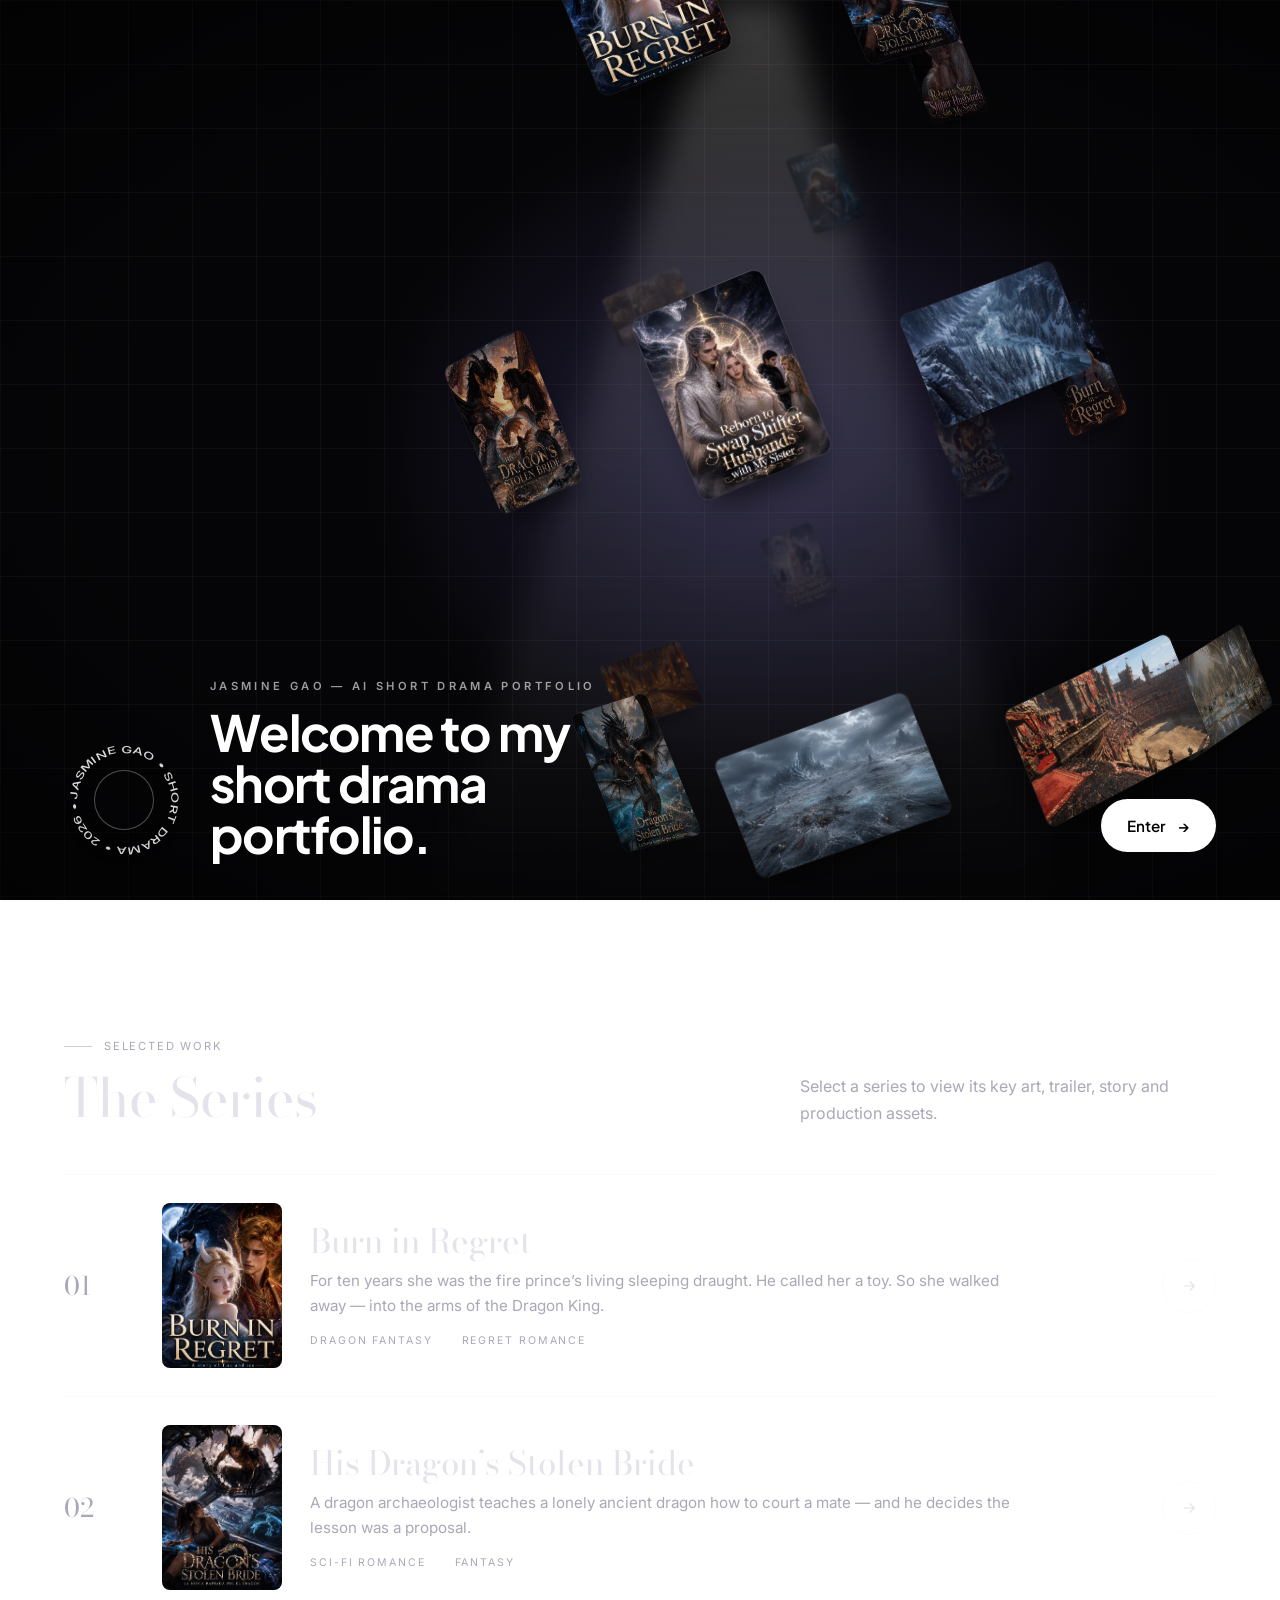
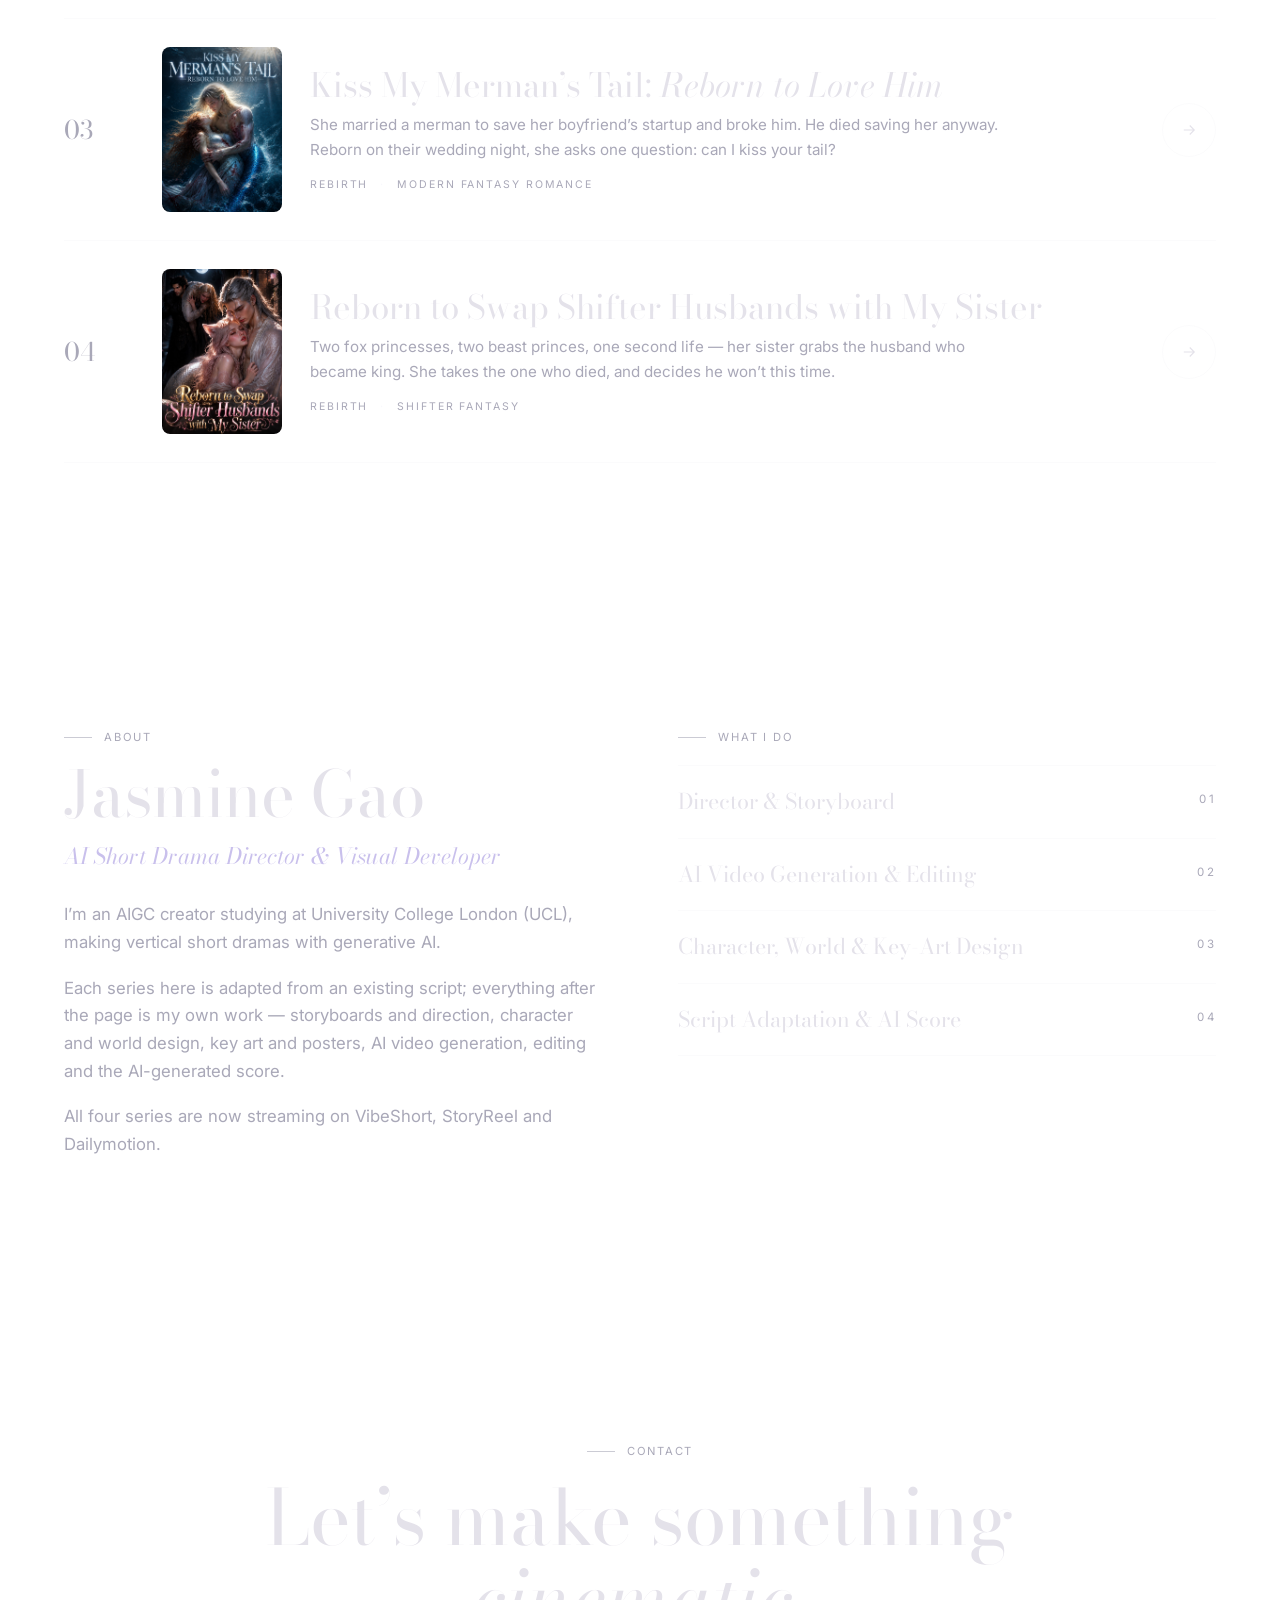
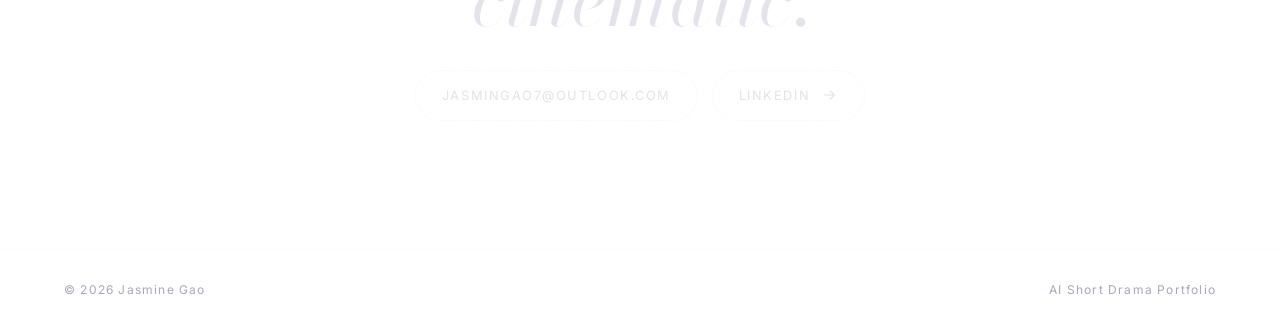
==== commit 6671f70d: "Remove the old site version and switcher leftovers; fix phone carousel overlap Co-Authored-By: Claud" ====
--- a/index.html
+++ b/index.html
@@ -5,26 +5,12 @@
 <meta name="viewport" content="width=device-width, initial-scale=1">
 <link rel="preconnect" href="https://fonts.googleapis.com">
 <link rel="stylesheet" href="https://fonts.googleapis.com/css2?family=Bodoni+Moda:ital,wght@0,400;0,500;1,400&family=Cormorant+Garamond:ital,wght@0,300;0,400;0,500;1,300;1,400&family=Inter:wght@300;400;500&family=Montserrat:wght@400;500&family=Plus+Jakarta+Sans:wght@300;400;600;700;800&display=swap">
-<link rel="stylesheet" href="assets/site.css?v=1023g">
+<link rel="stylesheet" href="assets/site.css?v=1023i">
 <title>Short Drama Portfolio</title>
 <meta name="description" content="AI short drama portfolio — four vertical series: key art, trailers, character and world design.">
 </head>
 <body class="page-home">
 <div class="atmosphere" aria-hidden="true">
-  <div class="aurora"></div>
-  <div class="beams"><i></i><i></i><i></i></div>
-  <div class="sheen"></div>
-  <svg class="caustics" preserveAspectRatio="xMidYMid slice" viewBox="0 0 1000 300">
-    <filter id="caustic-f" x="0" y="0" width="100%" height="100%">
-      <feTurbulence type="fractalNoise" baseFrequency="0.006 0.018" numOctaves="2" seed="7" result="n">
-        <animate attributeName="baseFrequency" dur="24s" values="0.006 0.018;0.008 0.015;0.006 0.018" repeatCount="indefinite"/>
-      </feTurbulence>
-      <feColorMatrix type="matrix" values="0 0 0 0 0.86  0 0 0 0 0.92  0 0 0 0 1  0 0 0 1 0"/>
-      <feComponentTransfer><feFuncA type="table" tableValues="0 0 0 0 0 0.1 1 0.1 0 0 0 0 0"/></feComponentTransfer>
-      <feGaussianBlur stdDeviation="0.6"/>
-    </filter>
-    <rect width="1000" height="300" filter="url(#caustic-f)"/>
-  </svg>
   <canvas id="bubbles"></canvas>
   <div class="butterflies" id="butterflies"></div>
   <div class="vignette"></div>
@@ -70,33 +56,6 @@
     </div>
   </div>
 </div>
-<header class="hero">
-  <div class="tracker-layer" aria-hidden="true"><div class="tracker" id="tracker"></div></div>
-  <div class="hero-scene" aria-hidden="true">
-    <div class="cinema" aria-hidden="true"><div class="screen"></div><div class="seats"></div></div>
-    <div class="projector"><div class="beam-wrap"><div class="beam"></div></div><canvas class="beam-dust"></canvas></div>
-    <div class="beam-hit"></div>
-    <div class="aura"><i></i><i></i><i></i></div>
-    <div class="geo" aria-hidden="true">
-      <i class="pg semi"></i><i class="pg bar k1"></i><i class="pg bar k2"></i><i class="pg bar k3"></i><i class="pg slant"></i><i class="pg slab"></i><span class="pg-vtext">Short Drama Portfolio — 2026</span>
-    </div>
-    <div class="cross" style="left:6%;top:24%"></div><div class="cross" style="left:50%;top:14%"></div>
-    <div class="cross" style="left:94%;top:24%"></div><div class="cross" style="left:6%;top:86%"></div>
-    <div class="cross" style="left:50%;top:86%"></div><div class="cross" style="left:94%;top:86%"></div>
-    <div class="hud hud-br">51.5072° N · 0.1276° W<br>Signal <span class="blink">●</span> Live</div>
-  </div>
-  <div>
-    <div class="credit intro" style="--i:0">
-      <span class="credit-rule"></span>
-      <div><div class="hero-name shimmer-text" data-name></div><div class="credit-sub">AI Short Drama Portfolio</div></div>
-    </div>
-    <h1 class="cine-title"><span class="t-line">Welcome to my</span><span class="t-line t-italic">short drama</span><span class="t-line">portfolio.</span></h1>
-    <p class="lede intro" style="--i:6">Four vertical series written, designed, generated and edited with AI — from first storyboard to final trailer.</p>
-    <div class="meta intro" style="--i:7"><span class="chip">4 Series</span><span class="chip">Trailers</span><span class="chip">Character &amp; World Design</span><span class="chip">Original Score</span></div>
-    <p class="stream-note intro" style="--i:8" id="stream-note"></p>
-  </div>
-  <div class="fan intro intro-fan" style="--i:3" id="fan"></div>
-</header>
 
 <section id="series">
   <div class="section-head reveal">
@@ -129,7 +88,7 @@
   </div>
 </section>
 <footer><span>© <span data-year></span> <span data-name></span></span><span>AI Short Drama Portfolio</span></footer>
-<script src="assets/data.js?v=1023g"></script>
-<script src="assets/site.js?v=1023g"></script>
+<script src="assets/data.js?v=1023i"></script>
+<script src="assets/site.js?v=1023i"></script>
 </body>
 </html>
--- a/assets/site.css
+++ b/assets/site.css
@@ -32,6 +32,7 @@
 button { font: inherit; color: inherit; background: none; border: 0; cursor: pointer; }
 
 /* ---------- atmosphere: black / per-series gradient base ---------- */
+
 :root { --bg-a: #030307; --bg-b: #07070f; --glow-a: rgba(176, 160, 228, 0.22); --glow-b: rgba(143, 196, 240, 0.12); }
 body {
   background:
@@ -40,21 +41,30 @@
     linear-gradient(180deg, var(--bg-b) 0%, var(--bg-a) 100%) fixed;
   background-attachment: fixed;
 }
-/* series palettes for project pages (kept dark so posters and video stay the hero) */
-/* series pages: each series has its own clearly visible gradient (top half in colour, fading to dark) */
+
+/* series palettes for project pages (kept dark so posters and video stay the hero) *//* series pages: each series has its own clearly visible gradient (top half in colour, fading to dark) */
+
 body.page-project {
   background:
     radial-gradient(70% 50% at 78% 4%, var(--t-glow), transparent 70%),
     radial-gradient(55% 45% at 6% 30%, var(--t-glow2), transparent 70%),
     linear-gradient(180deg, var(--t1) 0%, var(--t2) 34%, var(--t3) 68%, #030305 100%) fixed;
 }
+
 /* Dragon: misty silver grey-blue */
+
 .theme-dragon { --t1: #5d6878; --t2: #363e4b; --t3: #15181e; --t-glow: rgba(214, 222, 236, 0.38); --t-glow2: rgba(160, 178, 202, 0.22); --glow-a: rgba(214, 222, 236, 0.26); --glow-b: rgba(160, 178, 202, 0.16); }
+
 /* Merman: teal / aqua green */
+
 .theme-merman { --t1: #0d6b6e; --t2: #08403f; --t3: #041a1c; --t-glow: rgba(90, 230, 205, 0.4); --t-glow2: rgba(60, 190, 200, 0.22); --glow-a: rgba(90, 230, 205, 0.28); --glow-b: rgba(60, 190, 200, 0.18); }
+
 /* Reborn: pink-lilac */
+
 .theme-reborn { --t1: #8a4f93; --t2: #4f2c62; --t3: #1d1028; --t-glow: rgba(255, 175, 230, 0.45); --t-glow2: rgba(200, 150, 255, 0.28); --glow-a: rgba(255, 175, 230, 0.3); --glow-b: rgba(200, 150, 255, 0.2); }
+
 /* Burn in Regret: fire & ice — moonlit ice-silver top-left, amber ember glow top-right, melting into near black */
+
 .theme-burn { --t1: #1d2433; --t2: #13151d; --t3: #08080b; --t-glow: rgba(240, 178, 96, 0.36); --t-glow2: rgba(150, 196, 245, 0.42); --glow-a: rgba(240, 178, 96, 0.22); --glow-b: rgba(150, 196, 245, 0.22); }
 body.page-project.theme-burn {
   background:
@@ -64,27 +74,15 @@
     linear-gradient(180deg, #1d2433 0%, #13151d 36%, #08080b 70%, #030304 100%) fixed;
 }
 .atmosphere { position: fixed; inset: 0; z-index: -1; pointer-events: none; overflow: hidden; }
-.aurora, .vignette, .beams, .caustics, .butterflies, .sheen { position: absolute; pointer-events: none; }
+.aurora, .vignette, .butterflies { position: absolute; pointer-events: none; }
 .aurora { inset: auto -10vw -30vh -10vw; height: 60vh; filter: blur(90px); opacity: 0.25; mix-blend-mode: screen;
   background: radial-gradient(50% 60% at 30% 50%, var(--glow-b), transparent 70%), radial-gradient(40% 50% at 75% 60%, var(--glow-a), transparent 70%); }
 .vignette { inset: 0; background: radial-gradient(120% 100% at 50% 40%, transparent 50%, rgba(0, 0, 0, 0.8) 100%); }
 
 /* diagonal light beams sweeping slowly */
-.beams { inset: -20%; mix-blend-mode: screen; }
-.beams i {
-  position: absolute; top: 0; bottom: 0; width: 16vw; left: 30%;
-  background: linear-gradient(90deg, transparent, rgba(220, 215, 255, 0.10) 40%, rgba(255, 255, 255, 0.16) 50%, rgba(200, 225, 255, 0.10) 60%, transparent);
-  filter: blur(26px); transform: rotate(24deg); animation: beam 22s ease-in-out infinite;
-}
-.beams i:nth-child(2) { left: 58%; width: 7vw; animation-duration: 30s; animation-delay: -12s; opacity: 0.7; }
-.beams i:nth-child(3) { left: 12%; width: 4vw; animation-duration: 26s; animation-delay: -6s; opacity: 0.5; }
 @keyframes beam { 0%, 100% { transform: translateX(-8vw) rotate(24deg); opacity: 0.25; } 50% { transform: translateX(10vw) rotate(20deg); opacity: 1; } }
 
 /* water caustics shimmering at the bottom */
-.caustics { left: -5%; right: -5%; bottom: -4vh; height: 38vh; width: 110%; opacity: 0.32; mix-blend-mode: screen;
-  -webkit-mask: radial-gradient(70% 90% at 50% 100%, #000 30%, transparent 75%); mask: radial-gradient(70% 90% at 50% 100%, #000 30%, transparent 75%); }
-
-.page-project .beams { opacity: 0.6; }
 #bubbles { position: absolute; inset: 0; width: 100%; height: 100%; }
 .grain {
   position: fixed; inset: 0; z-index: 50; pointer-events: none; opacity: 0.05;
@@ -92,6 +90,7 @@
 }
 
 /* ---------- nav ---------- */
+
 .nav {
   position: fixed; top: 0; left: 0; right: 0; z-index: 40;
   display: flex; justify-content: space-between; align-items: center;
@@ -113,6 +112,7 @@
 .eyebrow::before { content: ""; width: 28px; height: 1px; background: currentColor; opacity: 0.6; }
 
 /* ---------- home hero ---------- */
+
 .hero {
   min-height: 100vh; min-height: 100svh;
   display: grid; grid-template-columns: minmax(0, 1fr) minmax(0, 1.15fr); align-items: center;
@@ -123,15 +123,8 @@
   font-size: clamp(2.6rem, 6vw, 5.4rem); line-height: 1.02; letter-spacing: -0.01em;
   margin: 6px 0 24px;
 }
+
 /* title: three equal lines in Bodoni Moda; only "short drama" is italic; liquid chrome finish */
-.cine-title { display: flex; flex-direction: column; align-items: flex-start; margin: 10px 0 30px !important; }
-.cine-title .t-line {
-  font-family: "Bodoni Moda", "Didot", serif; font-weight: 400; font-style: normal;
-  font-size: clamp(2.6rem, 5.3vw, 5.4rem); line-height: 1.04; letter-spacing: -0.012em; white-space: nowrap;
-  filter: drop-shadow(0 2px 1px rgba(0, 0, 0, 0.4)) drop-shadow(0 0 20px rgba(190, 205, 240, 0.18));
-}
-.cine-title .t-italic { font-style: italic; }
-.hero p.lede { max-width: 30rem; color: var(--pearl-dim); font-size: 1.02rem; margin: 0 0 34px; }
 .hero .meta { display: flex; flex-wrap: wrap; gap: 8px; }
 .chip {
   font-size: 0.7rem; letter-spacing: 0.12em; text-transform: uppercase;
@@ -139,87 +132,19 @@
   background: rgba(255, 255, 255, 0.02); backdrop-filter: blur(6px);
 }
 
-/* poster fan */
-/* arc of four posters: each fully readable, only the edges overlap slightly */
-.fan { position: relative; height: min(72vh, 640px); perspective: 1600px; --cw: clamp(130px, 13vw, 190px); }
-.fan-card {
-  position: absolute; left: 50%; top: 50%;
-  width: var(--cw); aspect-ratio: 8 / 11;
-  --x: calc(var(--n, 0) * var(--cw) * 0.98);
-  transform-origin: 50% 120%;
-  transform: translate(-50%, -50%) rotate(var(--r)) translateX(var(--x)) translateY(var(--y, 0px)) scale(var(--sc, 1));
-  transition: transform 0.7s cubic-bezier(0.2, 0.8, 0.2, 1), box-shadow 0.5s, filter 0.5s;
-  border-radius: 14px; overflow: hidden;
-  box-shadow: 0 30px 60px -20px rgba(0, 0, 0, 0.8), 0 0 0 1px rgba(255, 255, 255, 0.08);
-  animation: float 7s ease-in-out infinite; animation-delay: var(--d);
-}
-.fan-card img { width: 100%; height: 100%; object-fit: cover; transition: transform 0.7s; }
-.fan-card .tag {
-  position: absolute; left: 0; right: 0; bottom: 0; padding: 40px 14px 12px;
-  background: linear-gradient(transparent, rgba(7, 11, 24, 0.92));
-  font-size: 0.68rem; letter-spacing: 0.14em; text-transform: uppercase;
-  display: flex; justify-content: space-between; gap: 8px;
-  opacity: 0; transform: translateY(8px); transition: 0.4s;
-}
-.fan-card .tag span:last-child { color: var(--pearl-dim); }
-.fan-card.featured { box-shadow: 0 34px 70px -18px rgba(0, 0, 0, 0.9), 0 0 0 1px rgba(255, 255, 255, 0.22), 0 0 50px -6px rgba(169, 184, 232, 0.55); }
-.fan-card.featured::after {
-  content: "Featured"; position: absolute; left: 10px; top: 10px; padding: 4px 9px; border-radius: 999px;
-  font-family: var(--mono); font-size: 0.55rem; letter-spacing: 0.18em; text-transform: uppercase; color: var(--ink);
-  background: rgba(236, 234, 248, 0.92); box-shadow: 0 4px 14px rgba(0, 0, 0, 0.4);
-}
-.fan:hover .fan-card { filter: brightness(0.55) saturate(0.8); }
-.fan .fan-card:hover, .fan .fan-card:focus-visible {
-  filter: none; z-index: 10; outline: none;
-  transform: translate(-50%, -50%) rotate(calc(var(--r) * 0.4)) translateX(var(--x)) translateY(-46px) scale(calc(var(--sc, 1) * 1.1));
-  box-shadow: 0 40px 80px -20px rgba(0, 0, 0, 0.9), 0 0 60px -10px var(--glow, var(--violet));
-}
-.fan .fan-card:hover .tag, .fan .fan-card:focus-visible .tag { opacity: 1; transform: none; }
-.fan .fan-card:hover img { transform: scale(1.04); }
+/* poster fan *//* arc of four posters: each fully readable, only the edges overlap slightly */
 @keyframes float { 50% { margin-top: -10px; } }
-.fan-hint {
-  position: absolute; bottom: 0; left: 50%; transform: translateX(-50%);
-  font-size: 0.66rem; letter-spacing: 0.3em; text-transform: uppercase; color: var(--pearl-dim); white-space: nowrap;
-}
-
-
 
 /* ---------- home hero scene: soft aura + thin HUD annotations ---------- */
+
 .hero { position: relative; isolation: isolate; overflow: hidden; }
 .hero > *:not(.hero-scene) { position: relative; z-index: 1; }
-.hero-scene { position: absolute; inset: 0; z-index: 0; pointer-events: none; overflow: hidden; }
-.hero > .tracker-layer { position: absolute; inset: 0; z-index: 2; pointer-events: none; }
+
 /* blurred luminous form, like light behind frosted glass */
-.aura { position: absolute; right: -4%; top: -4%; width: min(60vmin, 620px); aspect-ratio: 1; filter: blur(70px); mix-blend-mode: screen; opacity: 0.85; animation: fade-in 3s ease 0.2s both; }
 @keyframes fade-in { from { opacity: 0; } }
-.aura i { position: absolute; inset: 0; border-radius: 42% 58% 63% 37% / 45% 40% 60% 55%; animation: morph 18s ease-in-out infinite alternate; }
-.aura i:nth-child(1) { background: radial-gradient(circle at 45% 50%, rgba(255, 255, 255, 0.75), rgba(150, 230, 255, 0.45) 35%, rgba(90, 110, 255, 0.25) 55%, transparent 72%); }
-.aura i:nth-child(2) { inset: 12% -8% -6% 18%; background: radial-gradient(circle, rgba(80, 230, 230, 0.45), transparent 65%); animation-duration: 23s; animation-direction: alternate-reverse; }
-.aura i:nth-child(3) { inset: -10% 30% 35% -12%; background: radial-gradient(circle, rgba(120, 120, 255, 0.4), transparent 65%); animation-duration: 27s; }
-@keyframes morph {
-  0% { border-radius: 42% 58% 63% 37% / 45% 40% 60% 55%; transform: rotate(0deg) scale(1); }
-  50% { border-radius: 60% 40% 35% 65% / 55% 62% 38% 45%; transform: rotate(40deg) scale(1.08); }
-  100% { border-radius: 38% 62% 52% 48% / 62% 38% 62% 38%; transform: rotate(-20deg) scale(0.95); }
-}
-.tracker { position: absolute; right: 2%; top: 7%; width: min(34vmin, 360px); height: min(36vmin, 380px); z-index: 2; animation: fade-in 2s ease 1.6s both; }
-.trk-arc { position: absolute; inset: 0; width: 100%; height: 100%; overflow: visible; animation: orbit-slow 40s linear infinite; }
-.trk-arc path { fill: none; stroke: rgba(255, 255, 255, 0.6); stroke-width: 0.35; stroke-dasharray: 1.4 1.4; vector-effect: non-scaling-stroke; }
-@keyframes orbit-slow { to { transform: rotate(360deg); } }
-.trk { position: absolute; left: 0; top: 0; will-change: transform; }
-.trk-box { position: absolute; left: 0; top: 0; border: 1px solid rgba(255, 200, 225, 0.75); }
-.trk-dot { position: absolute; width: 6px; height: 6px; margin: -3px; background: #6cff9d; box-shadow: 0 0 8px #6cff9d; }
-.trk-lbl.flip { left: auto; right: 10px; }
-.trk-lbl { position: absolute; left: 10px; top: -22px; white-space: nowrap; font-family: var(--mono); font-size: 11px; color: rgba(255, 255, 255, 0.85); text-shadow: 0 0 6px rgba(0, 0, 0, 0.8); }
-.cross { position: absolute; width: 18px; height: 18px; margin: -9px; opacity: 0.5; animation: fade-in 2s ease 1.4s both; }
-.cross::before, .cross::after { content: ""; position: absolute; background: rgba(236, 234, 248, 0.8); }
-.cross::before { left: 50%; top: 0; bottom: 0; width: 1px; } .cross::after { top: 50%; left: 0; right: 0; height: 1px; }
-.hud { position: absolute; font-family: var(--mono); font-size: 0.6rem; letter-spacing: 0.18em; color: rgba(236, 234, 248, 0.5); text-transform: uppercase; line-height: 1.8; }
-.hud-tl { left: var(--gutter); bottom: 28px; } .hud-br { right: var(--gutter); bottom: 28px; text-align: right; }
-.hud .blink { animation: blink 1.6s steps(2, start) infinite; color: rgba(143, 196, 240, 0.9); }
-@keyframes blink { to { visibility: hidden; } }
-@media (max-width: 760px) { .hud-br, .tracker { display: none; } .aura { width: 90vmin; right: -20vmin; top: 40%; } .hud-tl { display: none; } }
 
 /* ---------- frosted glass UI ---------- */
+
 :root { --mono: "SF Mono", ui-monospace, Menlo, monospace; }
 .eyebrow, .chip, .counter, .tt-hud, .tt-hint, .hs-tag, .lb-cap small, .tt-role, .tt-outfit small, .roles-grid small, .back, .nav ul a, .time {
   font-family: var(--mono) !important; letter-spacing: 0.16em;
@@ -230,7 +155,9 @@
   border: 1px solid rgba(255, 255, 255, 0.12);
 }
 .btn:hover, .play:hover, .car-btn:hover, .track.playing .play { background: var(--pearl) !important; }
+
 /* iridescent hairline edge on the big glass panels */
+
 .panel, .tt-stage { position: relative; }
 .panel::before, .tt-stage::after {
   content: ""; position: absolute; inset: 0; border-radius: inherit; padding: 1px; pointer-events: none; z-index: 3;
@@ -240,7 +167,9 @@
 }
 .tt-stage { background: radial-gradient(120% 80% at 50% 0%, rgba(40, 46, 90, 0.55) 0%, rgba(8, 10, 22, 0.6) 60%, rgba(3, 3, 7, 0.7) 100%) !important; }
 .grain { opacity: 0.08 !important; mix-blend-mode: overlay; }
+
 /* ---------- flowing gradient name ---------- */
+
 .shimmer-text {
   background: linear-gradient(100deg, #a99bd8 0%, #e9e6f2 22%, #9cc0ea 44%, #d7cff3 62%, #8f84c9 80%, #a99bd8 100%);
   background-size: 300% 100%;
@@ -248,32 +177,22 @@
   animation: flow 9s linear infinite;
 }
 @keyframes flow { to { background-position: -300% 0; } }
+
 /* the name: wide-tracked uppercase sans, like a director credit on a film poster — contrasts with the Bodoni title */
-.credit { display: flex; align-items: flex-start; gap: 16px; margin: 0 0 22px; }
-.credit-rule { width: 38px; height: 1px; margin-top: calc(clamp(1rem, 1.45vw, 1.3rem) * 0.62); background: linear-gradient(90deg, rgba(236, 234, 248, 0.1), rgba(236, 234, 248, 0.8)); flex-shrink: 0; }
-.hero-name {
-  font-family: "Montserrat", "Inter", sans-serif; font-weight: 500; text-transform: uppercase;
-  font-size: clamp(1rem, 1.45vw, 1.3rem); letter-spacing: 0.46em; line-height: 1.2; margin-right: -0.46em;
-}
-.credit-sub { margin-top: 8px; font-family: var(--mono); font-size: 0.62rem; letter-spacing: 0.32em; text-transform: uppercase; color: var(--pearl-dim); }
 .about .shimmer-text { font-size: clamp(2.6rem, 5vw, 4.2rem); font-weight: 500; }
 
 /* ---------- cinematic entrance ---------- */
+
 .intro { opacity: 0; animation: intro-in 1.2s cubic-bezier(0.2, 0.8, 0.2, 1) forwards; animation-delay: calc(0.25s + var(--i, 0) * 0.18s); }
-.intro-fan { animation-duration: 1.6s; }
 @keyframes intro-in {
   from { opacity: 0; transform: translateY(26px); filter: blur(14px); }
   to { opacity: 1; transform: none; filter: blur(0); }
 }
-.cine-title .w {
-  display: inline-block; opacity: 0; transform: translateY(0.45em); filter: blur(12px);
-  animation: word-in 1.1s cubic-bezier(0.2, 0.8, 0.2, 1) forwards; animation-delay: calc(0.9s + var(--w) * 0.13s);
-}
-@keyframes word-in { to { opacity: 1; transform: none; filter: blur(0); } }
+
 @keyframes sheen { 0%, 100% { background-position: 0% 0; } 50% { background-position: 100% 0; } }
-.fan .fan-card { animation-delay: calc(var(--d) + 1.4s); }
 
 /* ---------- sections ---------- */
+
 section { padding: clamp(70px, 10vw, 130px) var(--gutter); position: relative; }
 .section-head { display: flex; justify-content: space-between; align-items: end; gap: 24px; margin-bottom: 48px; flex-wrap: wrap; }
 .section-head h2, h2.title {
@@ -283,6 +202,7 @@
 .section-head p { max-width: 26rem; color: var(--pearl-dim); margin: 0; }
 
 /* work list */
+
 .work-list { border-top: 1px solid var(--line); }
 .work-row {
   display: grid; grid-template-columns: 70px 120px minmax(0, 1fr) auto; gap: 28px; align-items: center;
@@ -307,6 +227,7 @@
 .work-row:hover .arrow { background: var(--pearl); color: var(--ink); transform: rotate(-45deg); }
 
 /* about */
+
 .about { display: grid; grid-template-columns: minmax(0, 1fr) minmax(0, 1fr); gap: clamp(32px, 6vw, 90px); }
 .about p { color: var(--pearl-dim); font-size: 1.05rem; margin: 0 0 18px; }
 .role-list { list-style: none; padding: 0; margin: 0; border-top: 1px solid var(--line); }
@@ -317,6 +238,7 @@
 .role-list li span { font-family: var(--sans); font-size: 0.72rem; letter-spacing: 0.2em; color: var(--pearl-dim); padding-top: 6px; }
 
 /* contact */
+
 .contact { text-align: center; }
 .contact h2 { font-family: var(--serif); font-weight: 400; font-size: clamp(2.2rem, 6vw, 4.8rem); margin: 18px 0 30px; line-height: 1.05; }
 .contact .links { display: flex; justify-content: center; gap: 14px; flex-wrap: wrap; }
@@ -332,6 +254,7 @@
 }
 
 /* ---------- project page ---------- */
+
 .p-hero { padding-top: 130px; padding-bottom: 40px; }
 .back { width: fit-content; font-size: 0.72rem; letter-spacing: 0.22em; text-transform: uppercase; color: var(--pearl-dim); display: flex; gap: 10px; margin-bottom: 40px; transition: color 0.3s; }
 .back:hover { color: var(--pearl); }
@@ -355,6 +278,7 @@
 .counter b { color: var(--pearl); font-weight: 400; }
 
 /* the frame takes the poster's own proportions and fits the screen height, so the whole poster is always visible */
+
 .carousel { position: relative; --ar: 0.7273; aspect-ratio: var(--ar); width: min(100%, calc(76vh * var(--ar))); margin: 0 auto; border-radius: 12px; overflow: hidden; background: var(--ink-2); cursor: zoom-in; }
 .carousel .zoom-hint {
   position: absolute; right: 12px; bottom: 12px; z-index: 2; padding: 6px 10px; border-radius: 999px; pointer-events: none;
@@ -363,7 +287,7 @@
   opacity: 0; transition: opacity 0.3s;
 }
 .carousel:hover .zoom-hint { opacity: 1; }
-@media (hover: none) { .carousel .zoom-hint { opacity: 0.85; } }
+@media (hover: none) { .carousel .zoom-hint { opacity: 0.85; }}
 .carousel img { position: absolute; inset: 0; width: 100%; height: 100%; object-fit: contain; opacity: 0; transform: scale(1.04); transition: opacity 0.8s, transform 1.2s; }
 .carousel img.on { opacity: 1; transform: none; }
 .car-btn {
@@ -394,6 +318,7 @@
 .roles-grid small { display: block; font-size: 0.66rem; letter-spacing: 0.2em; color: var(--pearl-dim); margin-bottom: 4px; }
 
 /* character turntable */
+
 .tt-wrap { display: grid; grid-template-columns: minmax(0, 1.5fr) minmax(0, 1fr); gap: clamp(20px, 3vw, 40px); align-items: stretch; }
 .tt-stage {
   --c: rgba(125, 107, 184, 0.5); --lx: 50%;
@@ -457,13 +382,14 @@
 .hs-tag::before { content: ""; position: absolute; right: 100%; top: 50%; width: 10px; height: 1px; background: var(--pearl); }
 .hs-body .hs-tag { top: 30%; left: 92%; }
 .hs:hover .hs-tag, .hs:focus-visible .hs-tag { opacity: 1; transform: translate(0, -50%); }
-@media (hover: none) { .hs-tag { opacity: 0.85; transform: translate(0, -50%); } }
+@media (hover: none) { .hs-tag { opacity: 0.85; transform: translate(0, -50%); }}
 .tt-hud span:first-child { font-family: var(--serif); font-size: 1.5rem; letter-spacing: 0.04em; color: var(--pearl); }
 .tt-hint i { display: inline-block; width: 3px; height: 3px; border-radius: 50%; background: currentColor; opacity: 0.6; margin: 0 4px; }
 .tt-actions { display: flex; flex-wrap: wrap; gap: 10px; }
 .tt-actions .btn { padding: 12px 18px; font-size: 0.72rem; }
 
 /* portrait + turnaround in the lightbox */
+
 .lb-portrait {
   width: min(560px, 86vw); height: calc(100vh - 220px); max-height: 760px; border-radius: 18px; overflow: hidden; position: relative;
   background: radial-gradient(60% 55% at 50% 40%, var(--c, rgba(125, 107, 184, 0.5)), transparent 72%), linear-gradient(180deg, #1a2142, #0b1022);
@@ -500,6 +426,7 @@
 .tt-outfit small { display: block; font-family: var(--sans); font-size: 0.62rem; letter-spacing: 0.22em; text-transform: uppercase; color: var(--pearl-dim); }
 
 /* scenes */
+
 .scenes { columns: 3 280px; column-gap: 16px; }
 .scene { break-inside: avoid; margin-bottom: 16px; border-radius: 12px; overflow: hidden; position: relative; cursor: zoom-in; display: block; width: 100%; padding: 0; }
 .scene img { width: 100%; transition: transform 0.8s; }
@@ -510,6 +437,7 @@
 }
 
 /* score */
+
 .tracks { border-top: 1px solid var(--line); }
 .track {
   display: grid; grid-template-columns: 48px minmax(0, 1fr) auto; gap: 18px; align-items: center;
@@ -530,6 +458,7 @@
 .next-project img { border-radius: 10px; aspect-ratio: 8 / 11; object-fit: cover; }
 
 /* lightbox */
+
 .lightbox {
   position: fixed; inset: 0; z-index: 60; display: none; place-items: center;
   background: rgba(5, 8, 18, 0.92); backdrop-filter: blur(14px); padding: 60px 16px 30px;
@@ -551,58 +480,50 @@
 .lb-nav.prev { left: 16px; } .lb-nav.next { right: 16px; }
 
 /* reveal */
+
 .reveal { opacity: 0; transform: translateY(30px); transition: opacity 1s, transform 1s cubic-bezier(0.2, 0.8, 0.2, 1); }
 .reveal.in { opacity: 1; transform: none; }
 
 /* ---------- responsive ---------- */
+
 @media (max-width: 1000px) {
   .hero { grid-template-columns: 1fr; padding-top: 120px; text-align: left; }
-  .fan { height: 460px; }
   .tt-wrap { grid-template-columns: 1fr; }
-  .tt-stage { height: 72vh; min-height: 460px; }
-}
+  .tt-stage { height: 72vh; min-height: 460px; }}
 @media (max-width: 760px) {
   .nav ul { gap: 14px; }
   .nav ul a { letter-spacing: 0.14em; font-size: 0.66rem; }
   .nav .brand { font-size: 1.15rem; }
   .hero { overflow-x: clip; }
   .nav ul li:first-child { display: none; }
-  .fan { height: 380px; }
-  .fan { --cw: 23vw; }
   .work-row { grid-template-columns: 84px minmax(0, 1fr); gap: 16px; }
   .work-row .no, .work-row .arrow { display: none; }
   .work-row img { width: 84px; }
   .about, .story, .showcase { grid-template-columns: 1fr; }
   .roles-grid { grid-template-columns: 1fr; }
   .next-project { grid-template-columns: minmax(0, 1fr) 90px; }
-  .lb-nav { display: none; }
-}
+  .lb-nav { display: none; }}
 @media (max-width: 460px) {
-  .tt-stage { height: 64vh; min-height: 420px; }
-}
+  .tt-stage { height: 64vh; min-height: 420px; }}
 @media (prefers-reduced-motion: reduce) {
   *, *::before, *::after { animation: none !important; transition: none !important; }
   .reveal { opacity: 1; transform: none; }
-  .intro, .cine-title .w { opacity: 1 !important; transform: none !important; filter: none !important; }
-  .beams i, .aura i { animation: none !important; }
-}
-
-/* ---------- home: whole first screen reads as a dark water surface ---------- */
-.page-home .caustics {
-  top: 0; bottom: 0; height: 100%; opacity: 0.13;
-  -webkit-mask: linear-gradient(to bottom, rgba(0, 0, 0, 0.35) 0%, #000 55%, #000 100%);
-          mask: linear-gradient(to bottom, rgba(0, 0, 0, 0.35) 0%, #000 55%, #000 100%);
-}
-/* only one name on the home first screen: the nav name fades in after scrolling past the hero */
+  .intro { opacity: 1 !important; transform: none !important; filter: none !important; }}
+
+/* ---------- home: whole first screen reads as a dark water surface ---------- *//* only one name on the home first screen: the nav name fades in after scrolling past the hero */
+
 .page-home .nav .brand { opacity: 0; transform: translateY(-6px); transition: opacity 0.6s, transform 0.6s; pointer-events: none; }
 .page-home.scrolled .nav .brand { opacity: 1; transform: none; pointer-events: auto; }
 
 /* ---------- translucent blue butterflies ---------- */
+
 .butterflies { inset: 0; }
 .bfly, .bfly-ref { position: absolute; left: 0; top: 0; width: var(--s, 56px); will-change: transform; }
 .bfly svg, .bfly-ref svg { width: 100%; height: auto; display: block; overflow: visible; }
 .bfly svg { filter: drop-shadow(0 0 6px rgba(150, 190, 255, 0.25)); }
+
 /* the reflection on the water: a soft, blurred blue silhouette below the butterfly */
+
 .bfly-ref { opacity: 0.28; filter: blur(6px) brightness(1.5) saturate(1.3); }
 .bfly .wl, .bfly .wr, .bfly-ref .wl, .bfly-ref .wr { transform-box: view-box; transform-origin: 50px 50px; animation: flap var(--f, 1s) ease-in-out infinite; animation-delay: var(--fd, 0s); }
 @keyframes flap {
@@ -610,13 +531,11 @@
   35% { transform: scaleX(0.22); }
   55% { transform: scaleX(0.3); }
 }
-@media (prefers-reduced-motion: reduce) { .bfly .wl, .bfly .wr, .bfly-ref .wl, .bfly-ref .wr { animation: none; } }
+@media (prefers-reduced-motion: reduce) { .bfly .wl, .bfly .wr, .bfly-ref .wl, .bfly-ref .wr { animation: none; }}
 
 /* =========================================================================
    FINAL BACKGROUND (home): graphite-silver gradient + chrome sheen + a pool of silver water light
    ========================================================================= */
-.sheen { inset: -30%; display: none; mix-blend-mode: screen; }
-.page-home .sheen { display: block; }
 body.page-home {
   --glow-a: rgba(225, 228, 236, 0.20); --glow-b: rgba(150, 160, 185, 0.12);
   background:
@@ -624,32 +543,13 @@
     radial-gradient(60% 50% at 8% 100%, rgba(150, 160, 185, 0.10), transparent 70%),
     linear-gradient(180deg, #33353d 0%, #191a20 38%, #08080b 72%, #030304 100%) fixed;
 }
+
 /* slow chrome reflection sweeping across */
-.page-home .sheen {
-  background: linear-gradient(105deg, transparent 30%, rgba(255, 255, 255, 0.06) 42%, rgba(255, 255, 255, 0.13) 47%, rgba(230, 235, 245, 0.05) 52%, transparent 60%,
-                                       transparent 66%, rgba(230, 235, 245, 0.05) 70%, transparent 74%);
-  filter: blur(26px); animation: sheen-move 22s ease-in-out infinite alternate;
-}
-@keyframes sheen-move { from { transform: translateX(-12%); } to { transform: translateX(12%); } }
+
 .page-home .aurora { opacity: 0.08; }
 .page-home .vignette { background: radial-gradient(120% 100% at 50% 30%, transparent 45%, rgba(0, 0, 0, 0.72) 100%); }
-/* silver water light pooled under the posters, fading into the dark lower half */
-.page-home .caustics {
-  display: block; top: auto; bottom: -8vh; height: 66vh; left: 26%; right: -8%; width: 84%; opacity: calc(0.45 * var(--hero-k, 1));
-  filter: grayscale(1) brightness(1.2);
-  -webkit-mask: radial-gradient(50% 58% at 55% 64%, #000 18%, rgba(0, 0, 0, 0.5) 45%, transparent 74%);
-          mask: radial-gradient(50% 58% at 55% 64%, #000 18%, rgba(0, 0, 0, 0.5) 45%, transparent 74%);
-}
-/* silver light form + beams on home */
-.page-home .aura i:nth-child(1) { background: radial-gradient(circle at 45% 50%, rgba(255, 255, 255, 0.7), rgba(215, 222, 236, 0.4) 35%, rgba(150, 160, 190, 0.18) 58%, transparent 72%); }
-.page-home .aura i:nth-child(2) { background: radial-gradient(circle, rgba(200, 220, 240, 0.3), transparent 65%); }
-.page-home .aura i:nth-child(3) { background: radial-gradient(circle, rgba(220, 210, 240, 0.25), transparent 65%); }
-.page-home .beams i { background: linear-gradient(90deg, transparent, rgba(225, 230, 240, 0.10) 40%, rgba(255, 255, 255, 0.16) 50%, rgba(225, 230, 240, 0.10) 60%, transparent); }
-@media (max-width: 760px) { .page-home .caustics { left: -10%; width: 120%; height: 50vh; } }
-
-/* ---------- where to watch ---------- */
-.stream-note { display: flex; align-items: center; gap: 10px; margin: 22px 0 0; font-family: var(--mono); font-size: 0.68rem; letter-spacing: 0.12em; color: var(--pearl-dim); }
-.stream-note .dot { width: 6px; height: 6px; border-radius: 50%; background: #6cff9d; box-shadow: 0 0 8px #6cff9d; flex-shrink: 0; }
+
+/* silver water light pooled under the posters, fading into the dark lower half *//* silver light form + beams on home *//* ---------- where to watch ---------- */
 .watch { margin-top: 30px; }
 .watch .eyebrow { margin-bottom: 10px; }
 .watch-search { margin: 0 0 14px; font-family: var(--mono); font-size: 0.68rem; letter-spacing: 0.08em; color: var(--pearl-dim); }
@@ -670,49 +570,26 @@
 .watch-btn.pending { border-style: dashed; cursor: default; }
 
 /* ---------- liquid chrome title: every word is filled with a slowly flowing metallic reflection ---------- */
-.cine-title {
-  --chrome: linear-gradient(115deg,
-    #eef1f7 0%, #ffffff 9%, #b4bbcc 17%, #737b90 25%, #a3acc0 31%, #e2e9f8 38%, #ffffff 44%,
-    #a5adbf 52%, #6c7489 60%, #9aa3b8 67%, #d3ddf2 75%, #ffffff 82%, #c3cbdc 90%, #eef1f7 100%);
-}
-.cine-title .w {
-  background-image: var(--chrome); background-size: 220% 100%; background-repeat: repeat;
-  -webkit-background-clip: text; background-clip: text; color: transparent; -webkit-text-fill-color: transparent;
-  animation: word-in 1.1s cubic-bezier(0.2, 0.8, 0.2, 1) calc(0.9s + var(--w) * 0.13s) forwards,
-             chrome-flow 9s linear calc(var(--w) * -0.7s) infinite;
-  padding: 0 0.04em;
-}
-@keyframes chrome-flow { from { background-position: 0% 0; } to { background-position: -220% 0; } }
-@media (prefers-reduced-motion: reduce) { .cine-title .w { animation: none !important; } }
-
 /* =========================================================================
    REFINED STYLE (preview) — restraint: one signature effect, two typefaces,
    solid type, one accent, flatter UI. Everything here is scoped to body.v-refined.
    ========================================================================= */
+
 body.v-refined { --serif: "Bodoni Moda", "Didot", serif; --mono: "Inter", -apple-system, sans-serif; }
 
 /* effects: keep the silver water light + faint stars + grain; remove the rest */
-.v-refined .beams, .v-refined .aurora, .v-refined .cross, .v-refined .hud, .v-refined .tracker-layer { display: none !important; }
-.v-refined .sheen { opacity: 0.45; }
-.v-refined .aura { display: none; }
-.v-refined.page-project .caustics { display: none; }
+
+.v-refined .aurora { display: none !important; }
 .v-refined .grain { opacity: 0.06 !important; }
 
 /* type: solid ivory, no gradients, no flowing chrome */
-.v-refined .cine-title .w {
-  background: none !important; color: #eceaf2; -webkit-text-fill-color: currentColor;
-  animation: word-in 1.1s cubic-bezier(0.2, 0.8, 0.2, 1) calc(0.9s + var(--w) * 0.13s) forwards !important; padding: 0;
-}
-.v-refined .cine-title .t-line { filter: none; }
-.v-refined .cine-title .t-italic .w { color: #cfccd9; }
 .v-refined .shimmer-text { background: none !important; color: var(--pearl); -webkit-text-fill-color: currentColor; animation: none !important; filter: none !important; }
-.v-refined .hero-name { font-family: "Inter", sans-serif; font-weight: 500; letter-spacing: 0.38em; font-size: clamp(0.9rem, 1.2vw, 1.1rem); }
-.v-refined .credit-sub { letter-spacing: 0.24em; font-size: 0.66rem; }
 .v-refined .nav .brand { font-family: "Inter", sans-serif; font-size: 0.8rem; font-weight: 500; letter-spacing: 0.32em; text-transform: uppercase; }
 .v-refined .nav ul a { letter-spacing: 0.2em; font-size: 0.68rem; }
 .v-refined .about .shimmer-text { font-family: var(--serif); font-weight: 400; }
 
 /* UI: flatter — no iridescent edges, quieter glass, labels as plain text */
+
 .v-refined .panel::before, .v-refined .tt-stage::after { display: none; }
 .v-refined .panel, .v-refined .tt-stage, .v-refined .roles-grid div, .v-refined .visual-note {
   background: rgba(255, 255, 255, 0.025) !important; border-color: rgba(255, 255, 255, 0.08) !important;
@@ -725,112 +602,58 @@
 }
 .v-refined .meta .chip + .chip::before, .v-refined .genres .chip + .chip::before { content: "·"; margin: 0 12px; color: rgba(236, 234, 248, 0.35); }
 .v-refined .genres { gap: 0; }
-.v-refined .stream-note .dot { background: var(--pearl); box-shadow: none; }
-.v-refined .fan-card.featured { box-shadow: 0 34px 70px -18px rgba(0, 0, 0, 0.9), 0 0 0 1px rgba(255, 255, 255, 0.2); }
 .v-refined .watch-btn { -webkit-backdrop-filter: none; backdrop-filter: none; background: rgba(255, 255, 255, 0.03); }
 .v-refined .story p:first-child::first-letter { font-size: 3em; }
 
-/* temporary style switcher */
-
-/* =========================================================================
+/* temporary style switcher *//* =========================================================================
    REFINED: geometric gradient composition (ref: blue <-> lilac shapes on black)
    ========================================================================= */
+
 :root { --geo-a: #7f9cf0; --geo-b: #e7b9e8; --geo-dark: rgba(20, 22, 34, 0); }
-.geo { display: none; position: absolute; pointer-events: none; }
-.v-refined .geo { display: block; }
-.v-refined .hero .geo { right: 0; top: 0; width: 60vw; height: 100%; }
-@keyframes geo-drift { from { transform: translate3d(0, 0, 0); } to { transform: translate3d(-1.5%, 3%, 0); } }
-
 /* series pages: same composition, tinted with the series' own colours */
+
 .v-refined .p-hero { position: relative; }
-.v-refined .geo-p { right: calc(var(--gutter) * -1); top: -130px; width: 50vw; height: calc(100% + 130px); z-index: -1; }
 .theme-dragon { --geo-a: #b9c6dc; --geo-b: #8ea2c2; }
 .theme-merman { --geo-a: #6fd6c8; --geo-b: #8fb8ff; }
 .theme-reborn { --geo-a: #f0a9de; --geo-b: #b99cff; }
 .theme-burn   { --geo-a: #9cc4f2; --geo-b: #f0bd7a; }
 
-/* blue-lilac accent details */
-.v-refined .credit-rule { background: linear-gradient(90deg, rgba(127, 156, 240, 0.2), var(--geo-a), var(--geo-b)); height: 2px; }
-.v-refined .stream-note .dot { background: linear-gradient(135deg, var(--geo-a), var(--geo-b)); }
-.v-refined .cine-title .t-italic .w { color: #cdc6ea; }
-
-/* holographic butterflies: fewer, fainter, slowly shifting laser colours, no reflection */
+/* blue-lilac accent details *//* holographic butterflies: fewer, fainter, slowly shifting laser colours, no reflection */
+
 .v-refined .bfly-ref { display: none; }
 .v-refined .bfly { opacity: 0.5 !important; }
 .v-refined .bfly svg { filter: drop-shadow(0 0 8px rgba(190, 200, 255, 0.35)) blur(0.3px); animation: holo 7s ease-in-out infinite alternate; }
 @keyframes holo { from { filter: drop-shadow(0 0 8px rgba(190, 200, 255, 0.35)) hue-rotate(0deg) brightness(1); } to { filter: drop-shadow(0 0 10px rgba(255, 190, 240, 0.4)) hue-rotate(70deg) brightness(1.15); } }
 
-/* sparser, softer water */
-.page-home .caustics { opacity: calc(0.36 * var(--hero-k, 1)); }
-@media (max-width: 760px) { .v-refined .hero .geo { width: 100%; right: -20%; opacity: 0.6; } .v-refined .geo-p { width: 80vw; opacity: 0.5; } }
-
-/* floating soft shadows: geometric shapes and the series-page panels lift off the background */
+/* sparser, softer water *//* floating soft shadows: geometric shapes and the series-page panels lift off the background */
+
 .v-refined .panel, .v-refined .tt-stage, .v-refined .roles-grid div, .v-refined .visual-note, .v-refined .watch-btn,
 .panel, .tt-stage {
   box-shadow: 0 40px 70px -28px rgba(0, 0, 0, 0.75), 0 14px 26px -14px rgba(0, 0, 0, 0.5), inset 0 1px 0 rgba(255, 255, 255, 0.06);
 }
 .v-refined .roles-grid div, .v-refined .watch-btn { box-shadow: 0 16px 30px -16px rgba(0, 0, 0, 0.7), inset 0 1px 0 rgba(255, 255, 255, 0.05); }
-
 
 /* =========================================================================
    POSTER-STYLE GEOMETRY (ref: Taipei Design Award poster)
    Large, flat, no shadows; each shape fades from colour into the dark ground;
    aligned on a grid, overlapping translucently, cropped by the edges. Almost still.
    ========================================================================= */
+
 :root { --geo-c: #c9a8ff; }
-.pg { position: absolute; display: block; }
-/* half circle hanging from the top edge, with fine hatching */
-.pg.semi {
-  width: 44%; aspect-ratio: 1; right: -8%; top: -22%; border-radius: 50%;
-  background:
-    repeating-linear-gradient(135deg, rgba(255, 255, 255, 0.16) 0 1px, transparent 1px 8px),
-    linear-gradient(180deg, transparent 0 50%, var(--geo-a) 50%, color-mix(in srgb, var(--geo-a) 40%, transparent) 78%, transparent 100%);
-  opacity: 0.72;
-}
-/* three tall rounded bars, alternating direction of the fade */
-.pg.bar { width: 9%; height: 46%; top: 4%; border-radius: 999px; opacity: 0.6; }
-.pg.k1 { right: 40%; background: linear-gradient(180deg, var(--geo-b), transparent 92%); }
-.pg.k2 { right: 32%; top: 12%; background: linear-gradient(0deg, var(--geo-a), transparent 92%); }
-.pg.k3 { right: 24%; background: linear-gradient(180deg, transparent 8%, var(--geo-b)); opacity: 0.45; }
-/* a slanted plane cutting across the lower left */
-.pg.slant {
-  left: 4%; bottom: 20%; width: 34%; height: 30%;
-  clip-path: polygon(0 100%, 100% 0, 100% 34%, 22% 100%);
-  background: linear-gradient(90deg, var(--geo-b), transparent);
-  opacity: 0.4;
-}
-/* wide slab along the bottom, running off the right edge */
-.pg.slab {
-  right: -2%; bottom: 10%; width: 66%; height: 12%;
-  background: linear-gradient(180deg, transparent, color-mix(in srgb, var(--geo-c) 70%, transparent) 55%, transparent);
-  -webkit-mask: linear-gradient(90deg, transparent, #000 35%, #000 85%, transparent); mask: linear-gradient(90deg, transparent, #000 35%, #000 85%, transparent);
-  opacity: 0.4;
-}
-.hero .pg.slant { display: none; }
-/* vertical condensed caption, like the poster's side text */
-.pg-vtext {
-  position: absolute; right: 2.4%; top: 30%; writing-mode: vertical-rl;
-  font-family: "Inter", sans-serif; font-weight: 500; font-size: 0.62rem; letter-spacing: 0.42em; text-transform: uppercase;
-  color: color-mix(in srgb, var(--geo-a) 80%, white);
-}
-.page-project .pg-vtext { display: none; }
-.geo-p .pg.semi { width: 46%; right: 6%; top: 2%; }
-.geo-p .pg.bar { height: 52%; top: 10%; }
-.geo-p .pg.k1 { right: 46%; } .geo-p .pg.k2 { right: 37%; top: 18%; } .geo-p .pg.k3 { right: 28%; }
-.geo-p .pg.slant { display: none; }
-.geo-p .pg.slab { width: 70%; bottom: 0; }
-@media (max-width: 760px) { .v-refined .hero .geo { width: 100%; opacity: 0.55; } .pg-vtext { display: none; } }
-
-/* =========================================================================
+
+/* half circle hanging from the top edge, with fine hatching *//* three tall rounded bars, alternating direction of the fade *//* a slanted plane cutting across the lower left *//* wide slab along the bottom, running off the right edge *//* vertical condensed caption, like the poster's side text *//* =========================================================================
    CINEMA PROJECTOR BEAM (home): a cone of light from the top, dust in the beam,
    a soft pool of light where it lands behind the posters. Subtle flicker.
    ========================================================================= */
+
 .projector {
   position: absolute; inset: 0; pointer-events: none; mix-blend-mode: screen;
   --cone: polygon(30% -2%, 37% -2%, 100% 62%, 100% 100%, 50% 100%);
   animation: fade-in 2.6s ease 0.6s both;
 }
+
 /* clip first, then blur the wrapper, so the cone edges stay soft like real projected light */
+
 .projector .beam-wrap { position: absolute; inset: 0; filter: blur(12px); }
 .projector .beam {
   position: absolute; inset: 0;
@@ -841,13 +664,9 @@
   animation: flicker 6s steps(1, end) infinite, beam-breathe 9s ease-in-out infinite alternate;
 }
 .projector .beam-dust { position: absolute; inset: 0; width: 100%; height: 100%; clip-path: var(--cone); -webkit-mask: linear-gradient(128deg, #000 20%, rgba(0,0,0,0.3) 75%); mask: linear-gradient(128deg, #000 20%, rgba(0,0,0,0.3) 75%); }
-/* where the light lands: a soft warm-silver pool behind the posters */
-.beam-hit {
-  position: absolute; right: 6%; top: 26%; width: 46vw; height: 62vh; pointer-events: none; mix-blend-mode: screen;
-  background: radial-gradient(50% 46% at 50% 50%, rgba(240, 235, 255, 0.16), transparent 70%);
-  filter: blur(10px); animation: fade-in 3s ease 1s both, beam-breathe 9s ease-in-out infinite alternate;
-}
-/* the lens: a small bright source at the top of the cone */
+
+/* where the light lands: a soft warm-silver pool behind the posters *//* the lens: a small bright source at the top of the cone */
+
 .projector::before {
   content: ""; position: absolute; left: 33.5%; top: -18px; width: 70px; height: 36px; border-radius: 50%;
   background: radial-gradient(closest-side, rgba(255, 252, 245, 0.9), rgba(255, 245, 230, 0.25) 60%, transparent);
@@ -855,49 +674,26 @@
 }
 @keyframes flicker { 0%, 100% { opacity: 1; } 12% { opacity: 0.93; } 13% { opacity: 1; } 47% { opacity: 0.96; } 48% { opacity: 1; } 71% { opacity: 0.9; } 72% { opacity: 1; } }
 @keyframes beam-breathe { from { transform: none; } to { transform: translateX(1.5%) skewX(-1deg); } }
-.page-project .projector, .page-project .beam-hit { display: none; }
-@media (max-width: 760px) { .projector { --cone: polygon(40% -2%, 52% -2%, 100% 55%, 100% 100%, 30% 100%); } }
-@media (prefers-reduced-motion: reduce) { .projector .beam, .beam-hit { animation: none; } }
+.page-project .projector { display: none; }
+@media (max-width: 760px) { .projector { --cone: polygon(40% -2%, 52% -2%, 100% 55%, 100% 100%, 30% 100%); }}
+@media (prefers-reduced-motion: reduce) { .projector .beam { animation: none; }}
 
 /* =========================================================================
    CINEMATIC TECH (ref: Cinova) — scoped to the refined style
-   ========================================================================= */
-/* full-bleed WebGL smoke behind everything in the hero */
-.smoke { display: none; }
-.v-refined .smoke { display: block; position: absolute; inset: 0; width: 100%; height: 100%; opacity: 0; animation: fade-in 2.4s ease 0.2s forwards; }
-.v-refined .smoke.no-gl { background: radial-gradient(70% 60% at 70% 40%, rgba(110, 90, 200, 0.35), transparent 70%), radial-gradient(50% 50% at 40% 70%, rgba(80, 110, 210, 0.25), transparent 70%); }
+   ========================================================================= *//* full-bleed WebGL smoke behind everything in the hero */
 @keyframes fade-in { from { opacity: 0; } to { opacity: 1; } }
-.v-refined.page-home .geo, .v-refined.page-home .caustics, .v-refined.page-home .sheen { display: none !important; }
-.v-refined .hero-scene { will-change: transform; }
-/* fade the smoke into the page below the hero */
-/* fade the smoke out at the bottom of the hero (mask, so it blends into whatever is below) */
-.v-refined .smoke { -webkit-mask: linear-gradient(180deg, #000 0%, #000 62%, transparent 100%); mask: linear-gradient(180deg, #000 0%, #000 62%, transparent 100%); }
+
+/* fade the smoke into the page below the hero *//* fade the smoke out at the bottom of the hero (mask, so it blends into whatever is below) */
 .v-refined .hero { overflow: visible; }
-.v-refined .hero-scene { bottom: -1px; }
 
 /* title: big, bold geometric sans, anchored bottom-left */
+
 .v-refined .hero { align-items: end; padding-bottom: 72px; }
 .v-refined .hero > div:not([class]) { align-self: end; }
-.v-refined .cine-title .t-line {
-  font-family: "Plus Jakarta Sans", "Inter", sans-serif; font-weight: 700; font-style: normal;
-  font-size: clamp(2.6rem, 5vw, 5rem); line-height: 1.0; letter-spacing: -0.035em;
-}
-.v-refined .cine-title .t-italic { font-weight: 300; font-style: normal; letter-spacing: -0.03em; }
-.v-refined .cine-title .t-italic .w { color: #d6d2ee; }
-.v-refined .hero p.lede { font-size: 0.95rem; max-width: 26rem; margin-bottom: 22px; color: rgba(236, 234, 248, 0.7); }
 .v-refined .hero .meta { display: none; }
 
-/* "Now streaming on" strip, like a recognised-by logo row */
-.v-refined .stream-note { flex-direction: column; align-items: flex-start; gap: 10px; margin-top: 26px; font-family: "Inter", sans-serif; letter-spacing: 0.02em; }
-.v-refined .sn-label { font-size: 0.66rem; letter-spacing: 0.18em; text-transform: uppercase; color: rgba(236, 234, 248, 0.5); }
-.v-refined .sn-logos { display: flex; align-items: baseline; gap: 28px; }
-.v-refined .sn-logos b { font-weight: 700; color: rgba(236, 234, 248, 0.55); transition: color 0.3s; }
-.v-refined .sn-logos b:hover { color: #fff; }
-.v-refined .sn-vibeshort { font-family: "Plus Jakarta Sans", sans-serif; font-size: 1.05rem; letter-spacing: -0.02em; }
-.v-refined .sn-storyreel { font-family: "Bodoni Moda", serif; font-style: italic; font-weight: 500 !important; font-size: 1.15rem; }
-.v-refined .sn-dailymotion { font-family: "Inter", sans-serif; font-size: 1rem; letter-spacing: -0.04em; text-transform: lowercase; }
-
-/* nav: thin frosted glass bar that tightens on scroll */
+/* "Now streaming on" strip, like a recognised-by logo row *//* nav: thin frosted glass bar that tightens on scroll */
+
 .v-refined .nav {
   margin: 12px auto 0; left: 16px; right: 16px; max-width: 1360px; padding: 14px 26px; border-radius: 14px;
   background: rgba(14, 14, 20, 0.28); border: 1px solid rgba(255, 255, 255, 0.08);
@@ -905,19 +701,20 @@
   transition: padding 0.35s, background 0.35s, margin 0.35s;
 }
 .v-refined .nav.compact { padding: 9px 22px; margin-top: 8px; background: rgba(14, 14, 20, 0.6); }
-@media (max-width: 760px) { .v-refined .sn-logos { gap: 18px; } .v-refined .nav { padding: 12px 16px; } }
+@media (max-width: 760px) { .v-refined .nav { padding: 12px 16px; }}
 
 /* =========================================================================
    CINEMA DARKROOM (home, refined): near-black violet-grey room, the projector is the
    only light source; a faint silver screen glows behind the posters, dark vignette.
    ========================================================================= */
-.v-refined .geo-p { display: none !important; }
 .cinema { display: none; }
 .v-refined.page-home .cinema { display: block; position: absolute; inset: 0; pointer-events: none; }
 body.v-refined.page-home {
   background: radial-gradient(90% 70% at 62% 40%, #1a1824 0%, #0c0b12 55%, #050508 100%) fixed;
 }
+
 /* the silver screen the projector lands on */
+
 .cinema .screen {
   position: absolute; right: 2%; top: 20%; width: 58%; height: 66%; border-radius: 6px;
   background:
@@ -928,23 +725,18 @@
   animation: fade-in 3s ease 1s both, screen-flicker 7s steps(1, end) 3s infinite;
 }
 @keyframes screen-flicker { 0%, 100% { opacity: 1; } 31% { opacity: 0.92; } 32% { opacity: 1; } 68% { opacity: 0.95; } 69% { opacity: 1; } }
+
 /* faint silhouette of seat rows along the bottom edge */
-.cinema .seats {
-  position: absolute; left: 0; right: 0; bottom: 0; height: 16%;
-  background:
-    radial-gradient(18px 22px at 50% 100%, rgba(0, 0, 0, 0.55) 98%, transparent) 0 100% / 46px 34px repeat-x,
-    linear-gradient(180deg, transparent, rgba(0, 0, 0, 0.7));
-  opacity: 0.7;
-}
 .v-refined.page-home .vignette { background: radial-gradient(110% 95% at 58% 42%, transparent 40%, rgba(0, 0, 0, 0.85) 100%); }
+
 /* the projector is the main light: a touch brighter here */
+
 .v-refined.page-home .projector { opacity: 1.15; }
-.v-refined.page-home .beam-hit { background: radial-gradient(50% 46% at 50% 50%, rgba(240, 235, 255, 0.2), transparent 70%); }
-.v-refined.page-home .aura, .v-refined.page-home .smoke { display: none !important; }
 
 /* =========================================================================
    ORBIT HERO (refined home) — 3D carousel of the series, ref: product-orbit site
    ========================================================================= */
+
 @property --oc { syntax: "<color>"; inherits: true; initial-value: #c98a3c; }
 @property --oc2 { syntax: "<color>"; inherits: true; initial-value: #5f86c9; }
 .orbit { display: none; }
@@ -964,6 +756,7 @@
 .orbit-bg::after { content: ""; position: absolute; inset: 0; background: radial-gradient(110% 90% at 50% 50%, transparent 45%, rgba(0, 0, 0, 0.8) 100%); }
 
 /* giant background word */
+
 .orbit-word {
   position: absolute; inset: 0; z-index: -1; display: flex; flex-direction: column; justify-content: center; align-items: center;
   font-family: "Plus Jakarta Sans", sans-serif; font-weight: 800; text-transform: uppercase; line-height: 0.86;
@@ -974,11 +767,13 @@
 .orbit-word span { white-space: nowrap; }
 
 /* name + welcome, small, top-left */
+
 .orbit-intro { position: absolute; left: var(--gutter); top: 108px; z-index: 5; }
 .o-name { font-family: "Inter", sans-serif; font-weight: 600; font-size: 0.8rem; letter-spacing: 0.42em; text-transform: uppercase; color: #fff; }
 .o-welcome { margin: 10px 0 0; font-family: "Plus Jakarta Sans", sans-serif; font-weight: 300; font-size: clamp(1.1rem, 1.6vw, 1.5rem); color: rgba(255, 255, 255, 0.82); max-width: 18ch; line-height: 1.25; }
 
 /* the carousel */
+
 .orbit-stage { position: absolute; left: 0; right: 0; top: 14%; height: 64%; perspective: 1500px; cursor: grab; touch-action: pan-y; outline: none; z-index: 3; }
 .orbit-stage.grabbing { cursor: grabbing; }
 .o-card {
@@ -992,6 +787,7 @@
 .o-card.is-front .o-shine { transform: translateX(120%); }
 
 /* glowing pedestal + label under the front card */
+
 .orbit-pedestal { position: absolute; left: 50%; bottom: 7%; transform: translateX(-50%); z-index: 4; display: flex; flex-direction: column; align-items: center; }
 .pedestal-disc {
   width: clamp(220px, 22vw, 340px); height: 34px; border-radius: 50%; margin-bottom: 14px;
@@ -1009,6 +805,7 @@
 .pedestal-label:hover span { color: #fff; }
 
 /* footer row: hint + counter */
+
 .orbit-foot { position: absolute; left: var(--gutter); right: var(--gutter); bottom: 28px; display: flex; justify-content: space-between; align-items: center; z-index: 5; font-family: "Inter", sans-serif; font-size: 0.68rem; letter-spacing: 0.2em; text-transform: uppercase; color: rgba(255, 255, 255, 0.55); }
 .o-hint::before { content: ""; display: inline-block; width: 26px; height: 1px; background: currentColor; vertical-align: middle; margin-right: 12px; }
 .o-ctrl { display: flex; align-items: center; gap: 14px; }
@@ -1016,6 +813,7 @@
 .o-ctrl button:hover { background: #fff; color: #000; }
 
 /* projector beam aimed at the front card */
+
 .orbit-beam { position: absolute; inset: 0; z-index: 2; pointer-events: none; mix-blend-mode: screen; --cone: polygon(47% -2%, 53% -2%, 66% 78%, 34% 78%); animation: fade-in 2.6s ease 0.6s both; }
 .orbit-beam .beam-wrap { position: absolute; inset: 0; filter: blur(16px); }
 .orbit-beam .beam { position: absolute; inset: 0; clip-path: var(--cone);
@@ -1030,17 +828,18 @@
   .orbit-intro { top: 92px; }
   .o-ctrl { margin-right: 0; }
   .o-hint { display: none; }
-  .orbit-word { font-size: 17vw; }
-}
-@media (prefers-reduced-motion: reduce) { .pedestal-disc, .orbit-beam .beam { animation: none; } }
+  .orbit-word { font-size: 17vw; }}
+@media (prefers-reduced-motion: reduce) { .pedestal-disc, .orbit-beam .beam { animation: none; }}
 
 /* ---------- orbit opening sequence ---------- */
+
 .orbit-word .ch { display: inline-block; font-style: normal; }
 .orbit .orbit-word .ch { opacity: 0; transform: translateY(45%) rotate(9deg); filter: blur(14px); }
 .orbit.o-ready .orbit-word .ch { animation: ch-in 1.1s cubic-bezier(0.2, 0.8, 0.2, 1) forwards; animation-delay: calc(var(--l) * 38ms); }
 @keyframes ch-in { to { opacity: 1; transform: none; filter: blur(0); } }
 
 /* background colour, name, pedestal and footer wait for the deal */
+
 .orbit .orbit-bg { opacity: 0; transition: opacity 1.4s ease; }
 .orbit.o-ready .orbit-bg { opacity: 1; }
 .orbit .orbit-intro > * { opacity: 0; transform: translateY(16px); filter: blur(8px); transition: opacity 0.9s ease, transform 0.9s cubic-bezier(0.2, 0.8, 0.2, 1), filter 0.9s ease; }
@@ -1052,17 +851,18 @@
 .orbit .orbit-pedestal { transform: translate(-50%, 14px); }
 
 /* the projector clicks on with a brief flash */
+
 .orbit .orbit-beam { opacity: 0; animation: none; }
 .orbit.o-beam .orbit-beam { animation: beam-on 0.9s steps(1, end) forwards; }
 @keyframes beam-on { 0% { opacity: 0; } 8% { opacity: 1; } 14% { opacity: 0.2; } 22% { opacity: 1; } 30% { opacity: 0.55; } 40%, 100% { opacity: 1; } }
 @media (prefers-reduced-motion: reduce) {
   .orbit .orbit-word .ch, .orbit .orbit-intro > *, .orbit .orbit-bg, .orbit .orbit-pedestal, .orbit .orbit-foot, .orbit .orbit-beam { opacity: 1 !important; transform: none !important; filter: none !important; animation: none !important; }
-  .orbit .orbit-pedestal { transform: translateX(-50%) !important; }
-}
+  .orbit .orbit-pedestal { transform: translateX(-50%) !important; }}
 
 /* =========================================================================
    SPIRAL HERO (refined home) — ref: Noiced "spiral / list"
    ========================================================================= */
+
 .spiral { --oc: #7c6fd6; --oc2: #4b5fb4; }
 .sp-bg {
   position: absolute; inset: 0; z-index: -2;
@@ -1077,6 +877,7 @@
 .spiral .orbit-beam { opacity: 0.5 !important; --cone: polygon(56% -2%, 61% -2%, 82% 100%, 34% 100%); }
 
 /* the helix lives right of centre, tilted like the reference */
+
 .sp-stage {
   position: absolute; left: 30%; right: 0; top: 12%; bottom: 6%; z-index: 3; perspective: 1700px;
   cursor: grab; touch-action: pan-y; transform-style: preserve-3d;
@@ -1092,13 +893,15 @@
 .sp-card.scene { width: 230px; height: 140px; border-radius: 10px; }
 .sp-card img { width: 100%; height: 100%; object-fit: cover; pointer-events: none; user-select: none; }
 .sp-card:hover { box-shadow: 0 30px 60px -18px rgba(0, 0, 0, 0.9), 0 0 0 1px rgba(255, 255, 255, 0.35), 0 0 50px -6px color-mix(in srgb, var(--oc) 75%, transparent); }
+
 /* tilt the whole helix: wrap via a transformed inner plane */
+
 .sp-stage { transform: rotateZ(-22deg); transform-origin: 50% 50%; }
 .sp-card { transform-origin: 50% 50%; }
-.is-list .sp-stage { transform: none; transition: transform 0.9s ease; }
 .sp-stage { transition: transform 0.9s ease; }
 
 /* cursor tag */
+
 .sp-tip {
   position: fixed; left: 0; top: 0; z-index: 60; pointer-events: none; display: flex; flex-direction: column; gap: 2px;
   padding: 10px 14px; border-radius: 12px; background: rgba(10, 10, 14, 0.78); border: 1px solid rgba(255, 255, 255, 0.14);
@@ -1109,14 +912,8 @@
 .sp-tip b { font-family: "Plus Jakarta Sans", sans-serif; font-weight: 700; font-size: 1rem; letter-spacing: -0.01em; max-width: 26ch; }
 .sp-tip span { font-family: "Inter", sans-serif; font-size: 0.66rem; letter-spacing: 0.12em; text-transform: uppercase; color: color-mix(in srgb, var(--oc) 60%, white); }
 
-/* spiral / list toggle, top centre */
-.sp-toggle { position: absolute; left: 50%; top: 92px; transform: translateX(-50%); z-index: 6; display: flex; align-items: center; gap: 12px; font-family: "Inter", sans-serif; font-size: 0.85rem; }
-.sp-toggle button { color: rgba(255, 255, 255, 0.45); transition: color 0.3s; padding: 4px 2px; }
-.sp-toggle button.on { color: #fff; }
-.sp-toggle i { width: 6px; height: 6px; border-radius: 50%; background: #fff; }
-.sp-hint { position: absolute; right: var(--gutter); top: 96px; z-index: 6; font-family: "Inter", sans-serif; font-size: 0.66rem; letter-spacing: 0.18em; text-transform: uppercase; color: rgba(255, 255, 255, 0.45); }
-
-/* bottom-left: rotating badge + title */
+/* spiral / list toggle, top centre *//* bottom-left: rotating badge + title */
+
 .sp-corner { position: absolute; left: var(--gutter); bottom: 40px; z-index: 6; display: flex; align-items: flex-end; gap: 26px; pointer-events: none; }
 .sp-corner a { pointer-events: auto; }
 .sp-badge { position: relative; width: 120px; height: 120px; flex-shrink: 0; display: block; }
@@ -1133,23 +930,20 @@
 .sp-h1 .wd { display: inline-block; white-space: nowrap; }
 .sp-h1 .ch { display: inline-block; font-style: normal; opacity: 0; transform: translateY(45%) rotate(8deg); filter: blur(12px); }
 .spiral.o-ready .sp-h1 .ch { animation: ch-in 1s cubic-bezier(0.2, 0.8, 0.2, 1) forwards; animation-delay: calc(var(--l) * 28ms); }
-.spiral .sp-kicker, .spiral .sp-badge, .spiral .sp-toggle, .spiral .sp-hint { opacity: 0; transition: opacity 0.9s ease; }
+.spiral .sp-kicker, .spiral .sp-badge { opacity: 0; transition: opacity 0.9s ease; }
 .spiral.o-ready .sp-kicker { opacity: 1; }
-.spiral.o-settled .sp-badge, .spiral.o-settled .sp-toggle, .spiral.o-settled .sp-hint { opacity: 1; }
+.spiral.o-settled .sp-badge { opacity: 1; }
 @media (max-width: 760px) {
   .sp-stage { left: 0; top: 12%; bottom: 30%; }
-  .sp-hint { display: none; }
   .sp-badge { width: 84px; height: 84px; }
   .sp-badge-img { width: 40px; height: 40px; margin: -20px; }
-  .sp-corner { gap: 14px; }
-}
-@media (prefers-reduced-motion: reduce) { .sp-badge svg { animation: none; } .sp-h1 .ch { opacity: 1 !important; transform: none !important; filter: none !important; } }
+  .sp-corner { gap: 14px; }}
+@media (prefers-reduced-motion: reduce) { .sp-badge svg { animation: none; } .sp-h1 .ch { opacity: 1 !important; transform: none !important; filter: none !important; }}
 
 .spiral .sp-corner { transition: opacity 0.6s ease, transform 0.6s ease; }
-.spiral.is-list .sp-corner { opacity: 0; transform: translateY(20px); }
-.spiral.is-list .sp-corner a { pointer-events: none; }
 
 /* ---------- spiral = opening overlay; then the carousel ---------- */
+
 .sp-intro { display: none; }
 .v-refined .sp-intro { display: block; position: fixed; inset: 0; height: auto; min-height: 0; z-index: 80; transition: opacity 0.9s ease 0.35s; }
 .sp-intro.leaving { opacity: 0; pointer-events: none; }
@@ -1164,13 +958,17 @@
 .sp-enter:hover span { transform: translateX(4px); }
 .spiral.o-settled .sp-enter { opacity: 1; transform: none; }
 
-/* ---------- opening → carousel hand-off; back-to-opening arrow (2026-10-22) ---------- */
-/* while the spiral fades, the carousel sits above it so the four key posters can fly across */
+/* ---------- opening → carousel hand-off; back-to-opening arrow (2026-10-22) ---------- *//* while the spiral fades, the carousel sits above it so the four key posters can fly across */
+
 .v-refined.intro-handoff .orbit:not(.sp-intro) { z-index: 81; }
+
 /* beam: a slow, even fade-in instead of the two-flash ignition */
+
 .orbit:not(.spiral) .orbit-beam { transition: opacity 1.8s ease 0.3s; }
 .orbit.o-beam:not(.spiral) .orbit-beam { animation: none; opacity: 1; }
+
 /* small round arrow, top-left of the carousel: replays the opening */
+
 .o-back {
   display: inline-flex; align-items: center; gap: 0; margin: 0 0 22px; padding: 0; height: 36px; min-width: 36px;
   border-radius: 999px; border: 1px solid rgba(255, 255, 255, 0.28); background: rgba(255, 255, 255, 0.04); color: #fff; cursor: pointer;
@@ -1184,6 +982,11 @@
 .o-back:hover em { max-width: 8em; opacity: 1; }
 .o-back:focus-visible { outline: 1px solid #fff; outline-offset: 3px; }
 .orbit.o-ready .o-back { opacity: 1; transform: none; filter: none; transition-delay: 0.2s; }
+
 /* film-strip exit: words and button step aside first; the room fades only once the strip has stopped */
+
 .sp-intro.spiral.exiting .sp-corner, .sp-intro.spiral.exiting .sp-enter { opacity: 0; transform: translateY(10px); pointer-events: none; transition: opacity 0.5s ease, transform 0.5s ease; }
 .v-refined .sp-intro.leaving { transition: opacity 0.8s ease; }
+
+/* phones: lift the pedestal label clear of the bottom arrows */
+@media (max-width: 760px) { .orbit-pedestal { bottom: 12%; } }
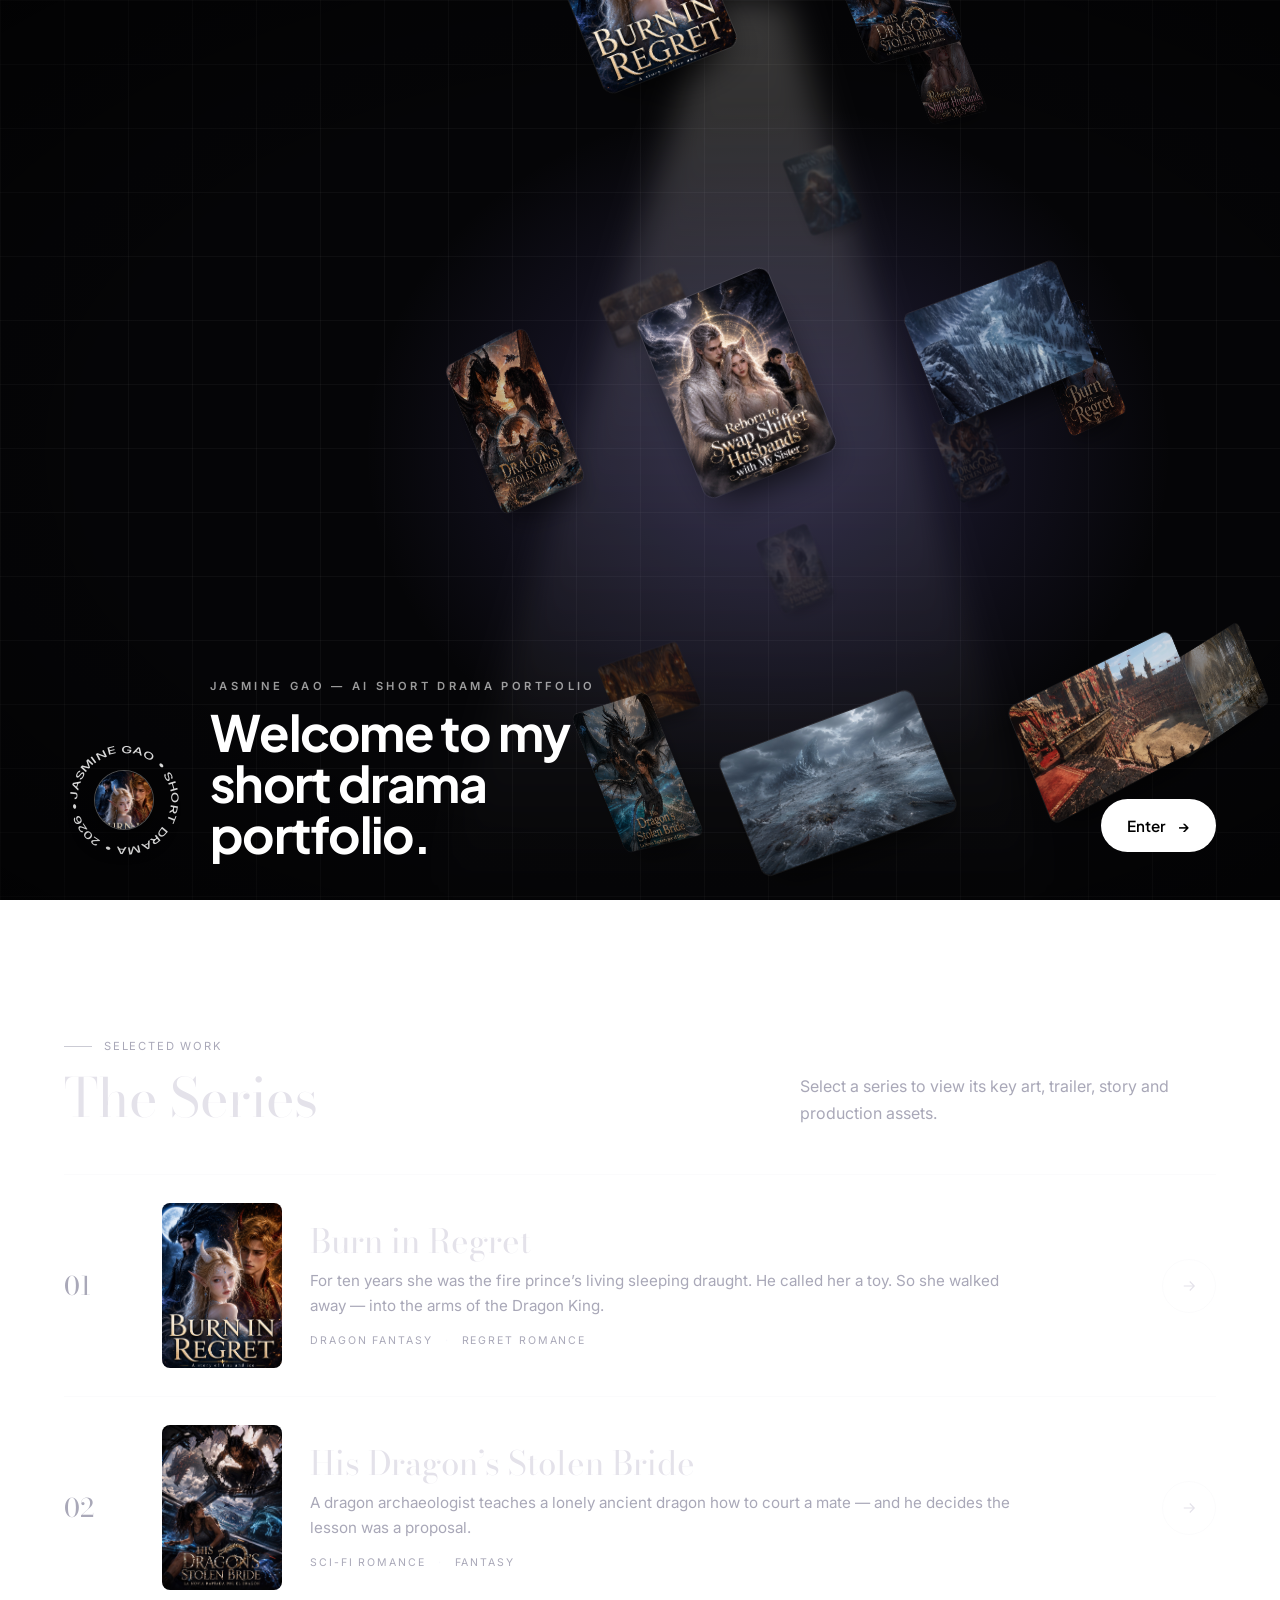
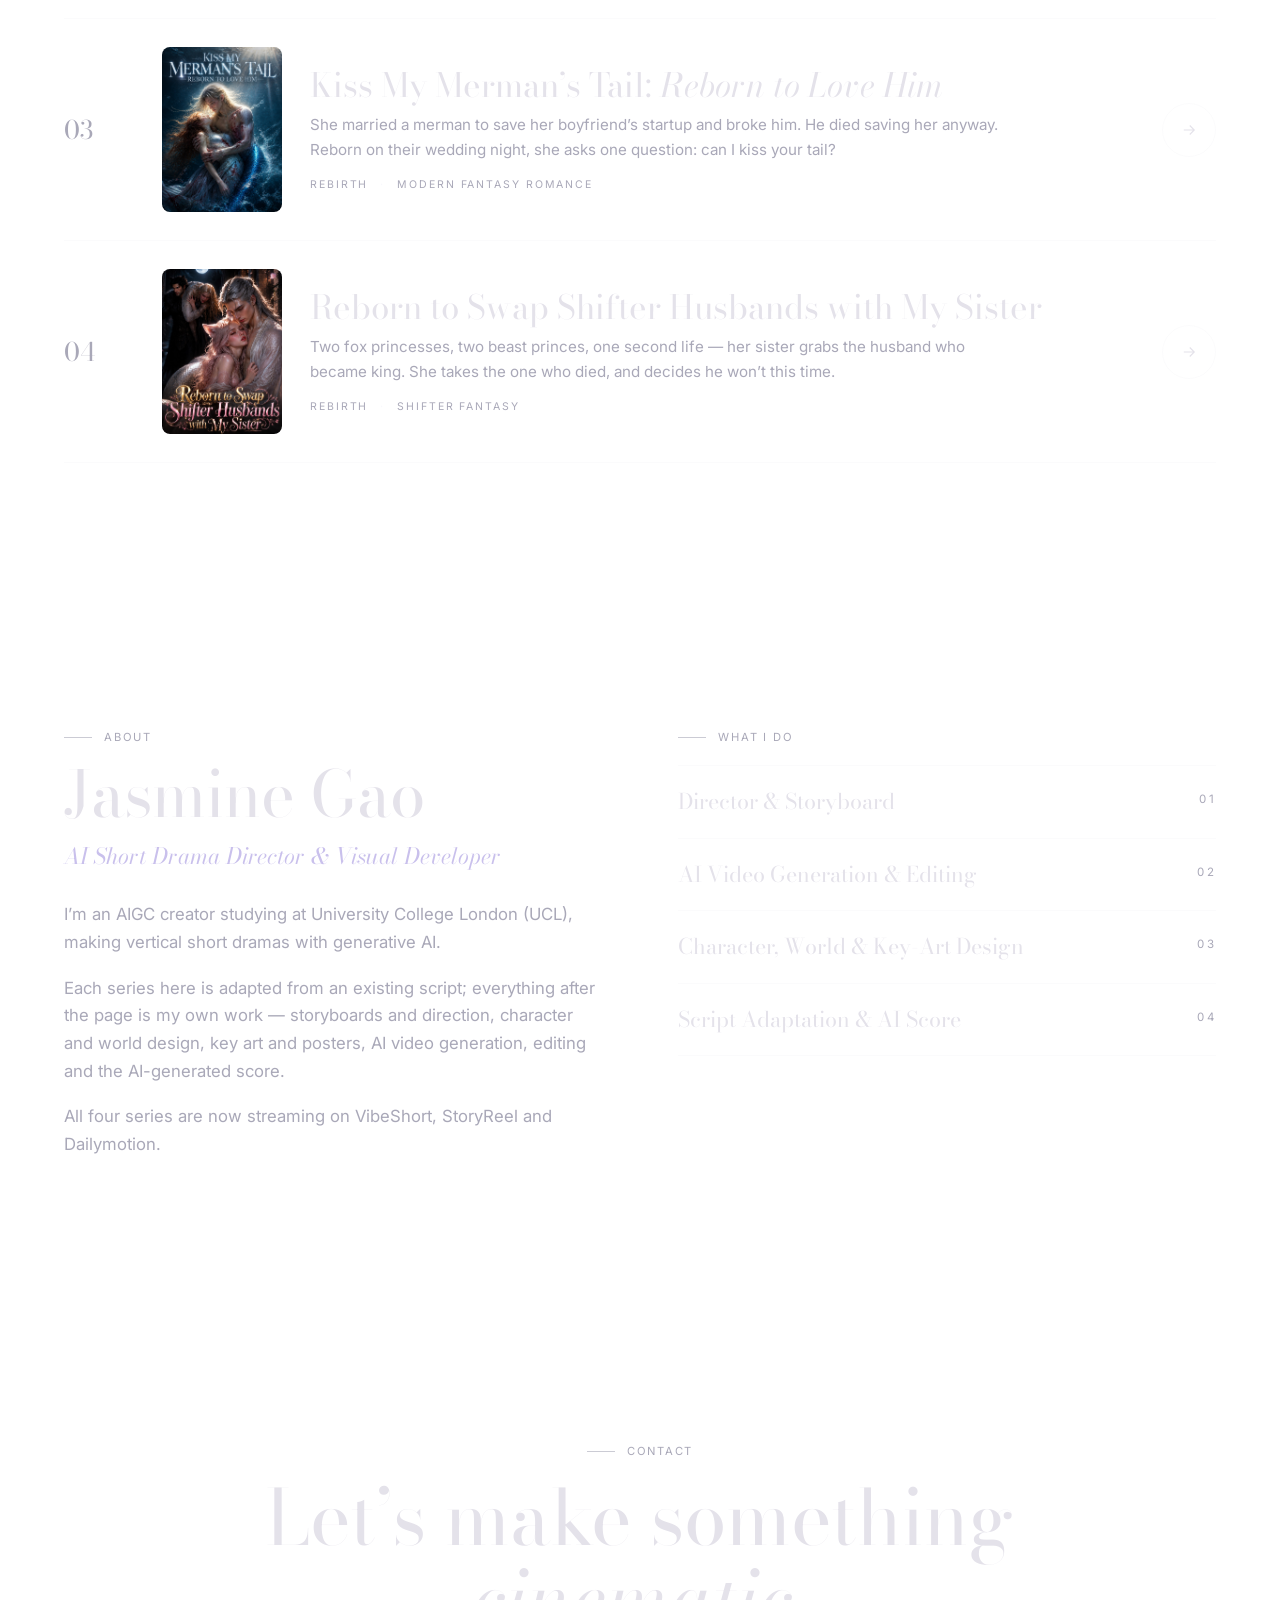
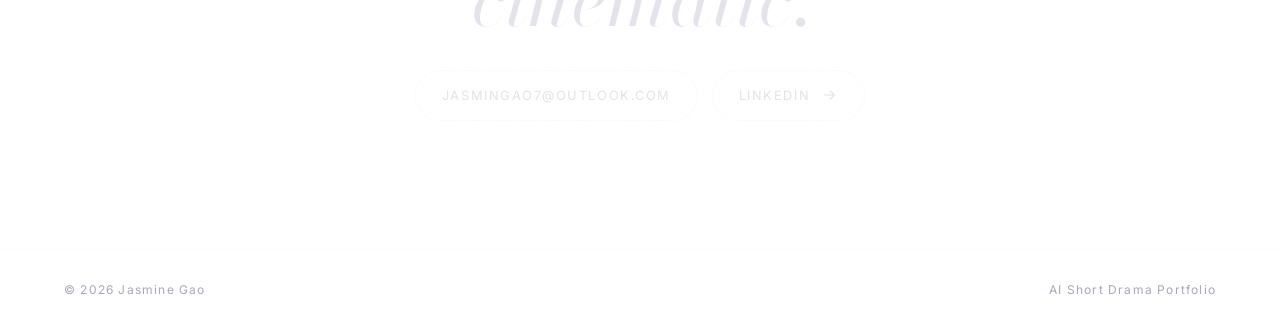
==== commit 566c1ac1: "Add link-preview image and tags Co-Authored-By: Claude Opus 5.5 <noreply@anthropic.com>" ====
--- a/index.html
+++ b/index.html
@@ -6,8 +6,21 @@
 <link rel="preconnect" href="https://fonts.googleapis.com">
 <link rel="stylesheet" href="https://fonts.googleapis.com/css2?family=Bodoni+Moda:ital,wght@0,400;0,500;1,400&family=Cormorant+Garamond:ital,wght@0,300;0,400;0,500;1,300;1,400&family=Inter:wght@300;400;500&family=Montserrat:wght@400;500&family=Plus+Jakarta+Sans:wght@300;400;600;700;800&display=swap">
 <link rel="stylesheet" href="assets/site.css?v=1023i">
-<title>Short Drama Portfolio</title>
-<meta name="description" content="AI short drama portfolio — four vertical series: key art, trailers, character and world design.">
+<title>Jasmine Gao — AI Short Drama Portfolio</title>
+<meta name="description" content="Four AI-made vertical short dramas by Jasmine Gao — key art, trailers, character and world design.">
+<meta property="og:type" content="website">
+<meta property="og:site_name" content="Jasmine Gao — AI Short Drama Portfolio">
+<meta property="og:title" content="Jasmine Gao — AI Short Drama Portfolio">
+<meta property="og:description" content="Four AI-made vertical short dramas by Jasmine Gao — key art, trailers, character and world design.">
+<meta property="og:url" content="https://jay-creator572.github.io/portfolio/">
+<meta property="og:image" content="https://jay-creator572.github.io/portfolio/assets/og-image.jpg">
+<meta property="og:image:width" content="1200">
+<meta property="og:image:height" content="630">
+<meta property="og:image:alt" content="Posters of four short dramas above the name Jasmine Gao">
+<meta name="twitter:card" content="summary_large_image">
+<meta name="twitter:title" content="Jasmine Gao — AI Short Drama Portfolio">
+<meta name="twitter:description" content="Four AI-made vertical short dramas by Jasmine Gao — key art, trailers, character and world design.">
+<meta name="twitter:image" content="https://jay-creator572.github.io/portfolio/assets/og-image.jpg">
 </head>
 <body class="page-home">
 <div class="atmosphere" aria-hidden="true">
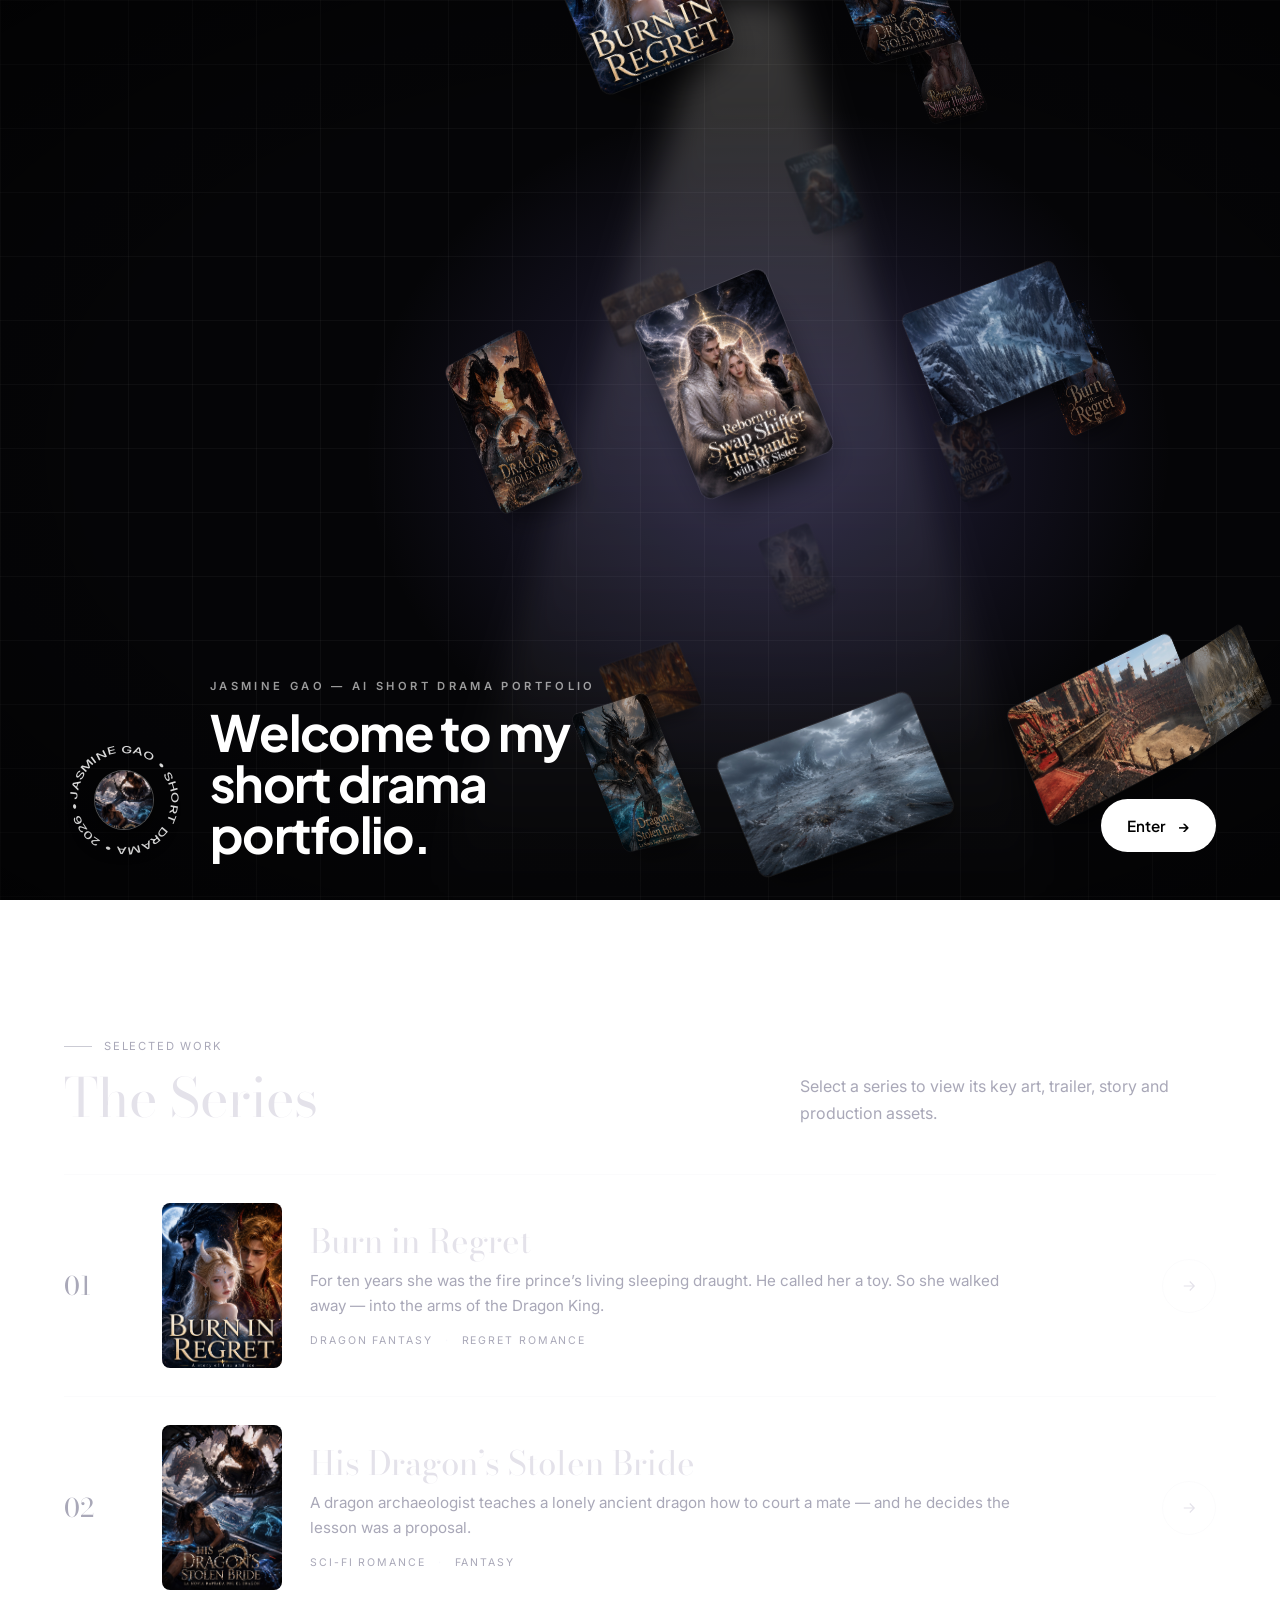
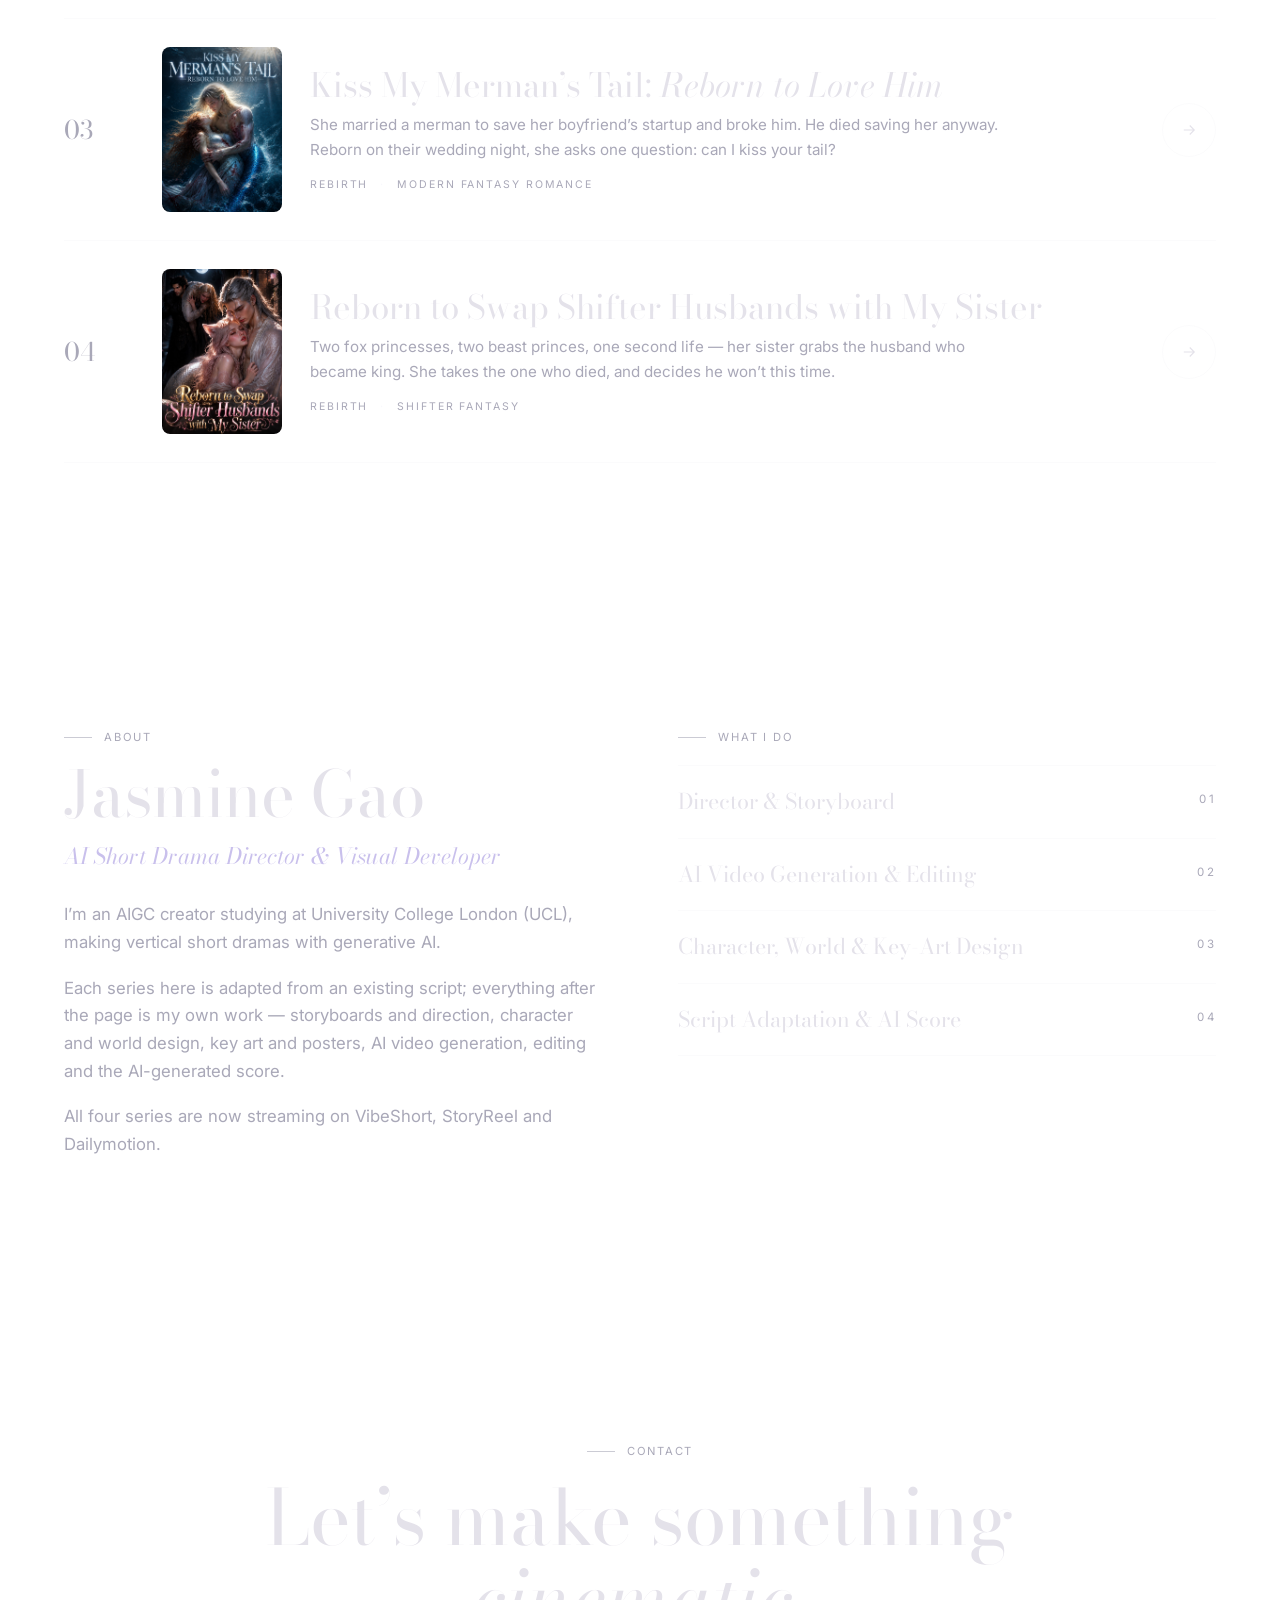
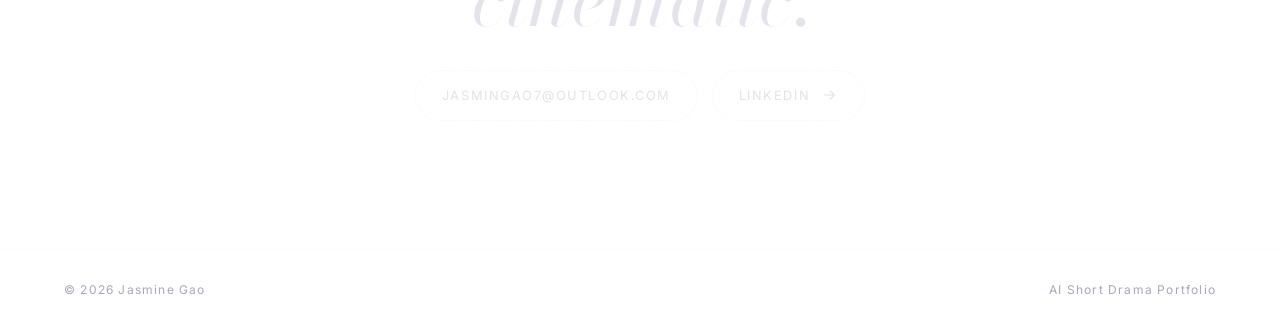
==== commit e0f6d6d3: "Fix overlapping cards in the phone opening; keep the title clear of the Enter button Co-Authored-By:" ====
--- a/index.html
+++ b/index.html
@@ -5,7 +5,7 @@
 <meta name="viewport" content="width=device-width, initial-scale=1">
 <link rel="preconnect" href="https://fonts.googleapis.com">
 <link rel="stylesheet" href="https://fonts.googleapis.com/css2?family=Bodoni+Moda:ital,wght@0,400;0,500;1,400&family=Cormorant+Garamond:ital,wght@0,300;0,400;0,500;1,300;1,400&family=Inter:wght@300;400;500&family=Montserrat:wght@400;500&family=Plus+Jakarta+Sans:wght@300;400;600;700;800&display=swap">
-<link rel="stylesheet" href="assets/site.css?v=1023i">
+<link rel="stylesheet" href="assets/site.css?v=1023k">
 <title>Jasmine Gao — AI Short Drama Portfolio</title>
 <meta name="description" content="Four AI-made vertical short dramas by Jasmine Gao — key art, trailers, character and world design.">
 <meta property="og:type" content="website">
@@ -101,7 +101,7 @@
   </div>
 </section>
 <footer><span>© <span data-year></span> <span data-name></span></span><span>AI Short Drama Portfolio</span></footer>
-<script src="assets/data.js?v=1023i"></script>
-<script src="assets/site.js?v=1023i"></script>
+<script src="assets/data.js?v=1023k"></script>
+<script src="assets/site.js?v=1023k"></script>
 </body>
 </html>
--- a/assets/site.css
+++ b/assets/site.css
@@ -880,7 +880,7 @@
 
 .sp-stage {
   position: absolute; left: 30%; right: 0; top: 12%; bottom: 6%; z-index: 3; perspective: 1700px;
-  cursor: grab; touch-action: pan-y; transform-style: preserve-3d;
+  cursor: grab; touch-action: pan-y; transform-style: flat;   /* flat: cards stack by depth instead of slicing through each other */
 }
 .sp-stage.grabbing { cursor: grabbing; }
 .sp-stage::before { content: ""; position: absolute; inset: 0; transform: rotateZ(-24deg) rotateX(8deg); pointer-events: none; }
@@ -990,3 +990,9 @@
 
 /* phones: lift the pedestal label clear of the bottom arrows */
 @media (max-width: 760px) { .orbit-pedestal { bottom: 12%; } }
+/* phones: the helix gets the full width, above the title */
+@media (max-width: 760px) {
+  .sp-intro .sp-stage { left: 0; right: 0; top: 5%; bottom: 40%; }
+  .sp-intro .sp-corner { right: var(--gutter); bottom: 104px; }          /* title sits above the button, never under it */
+  .sp-intro .sp-enter { left: var(--gutter); right: var(--gutter); bottom: 32px; justify-content: center; }
+}
